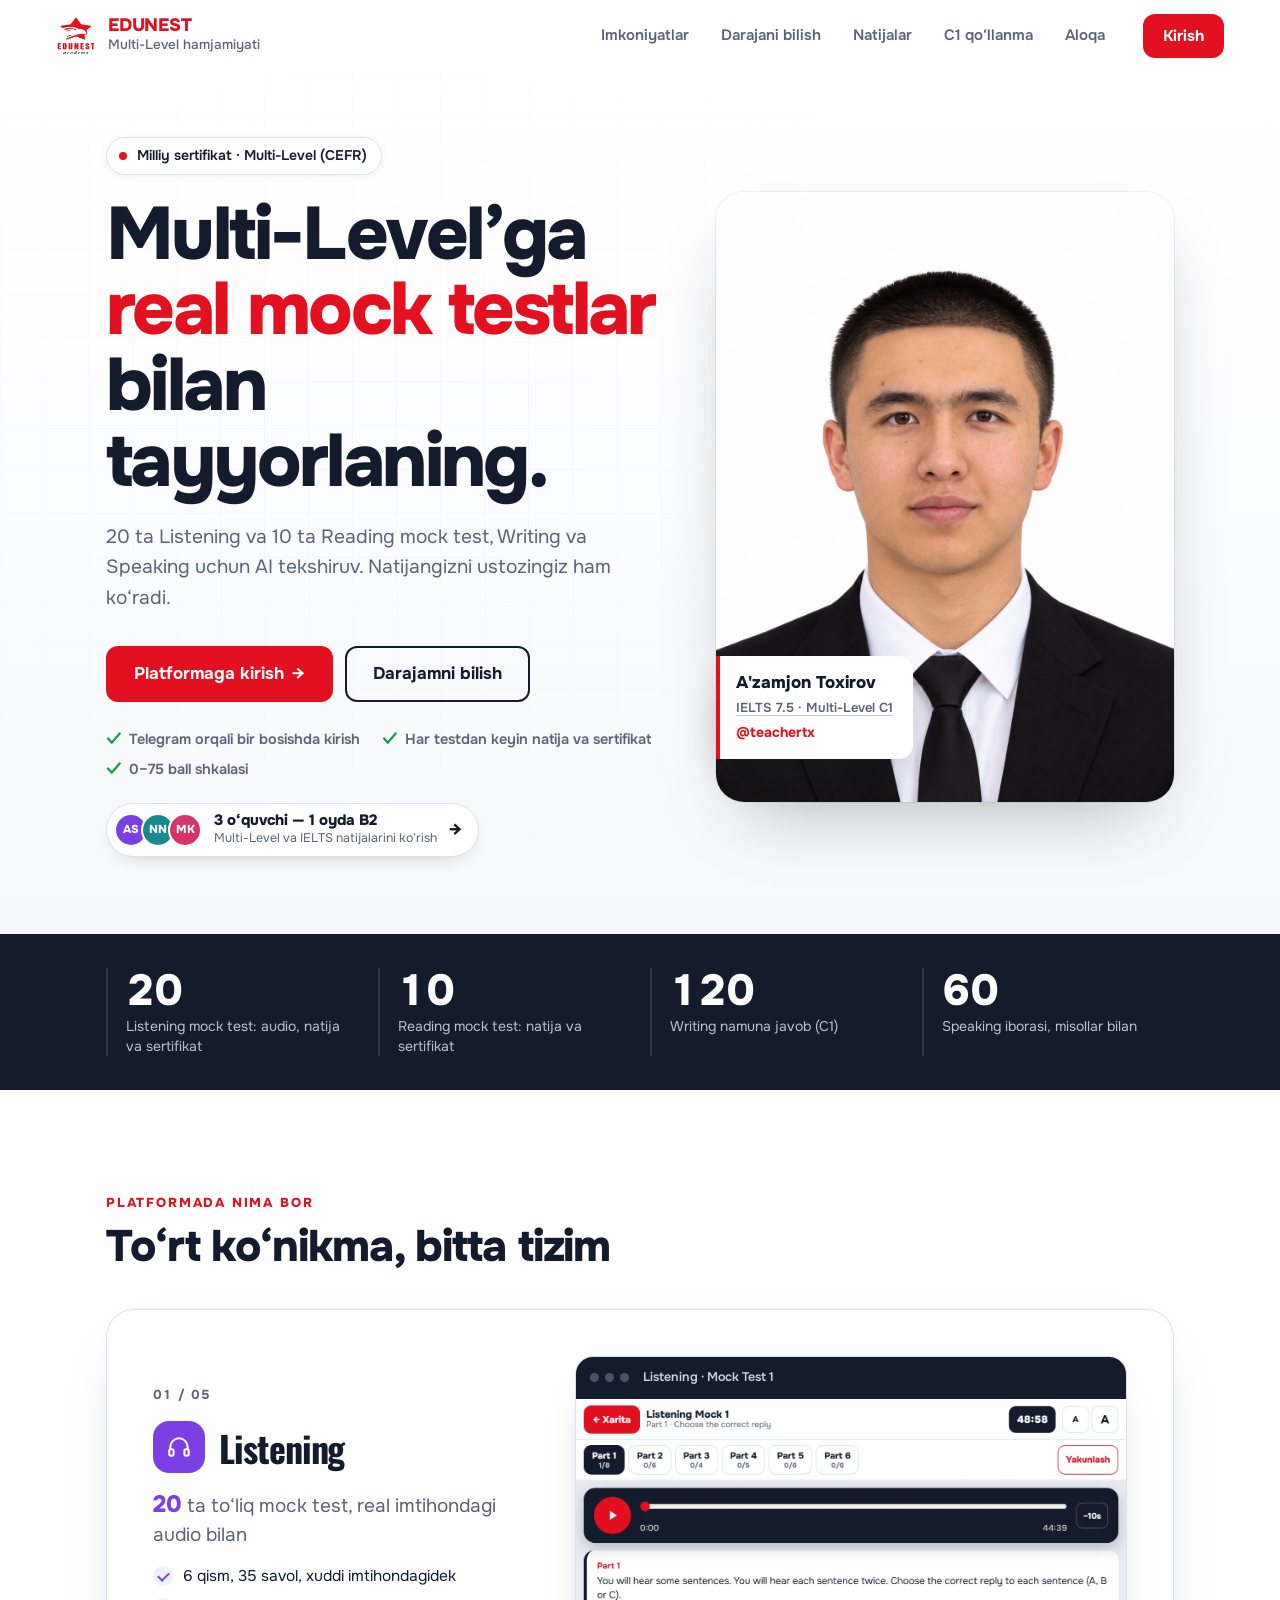
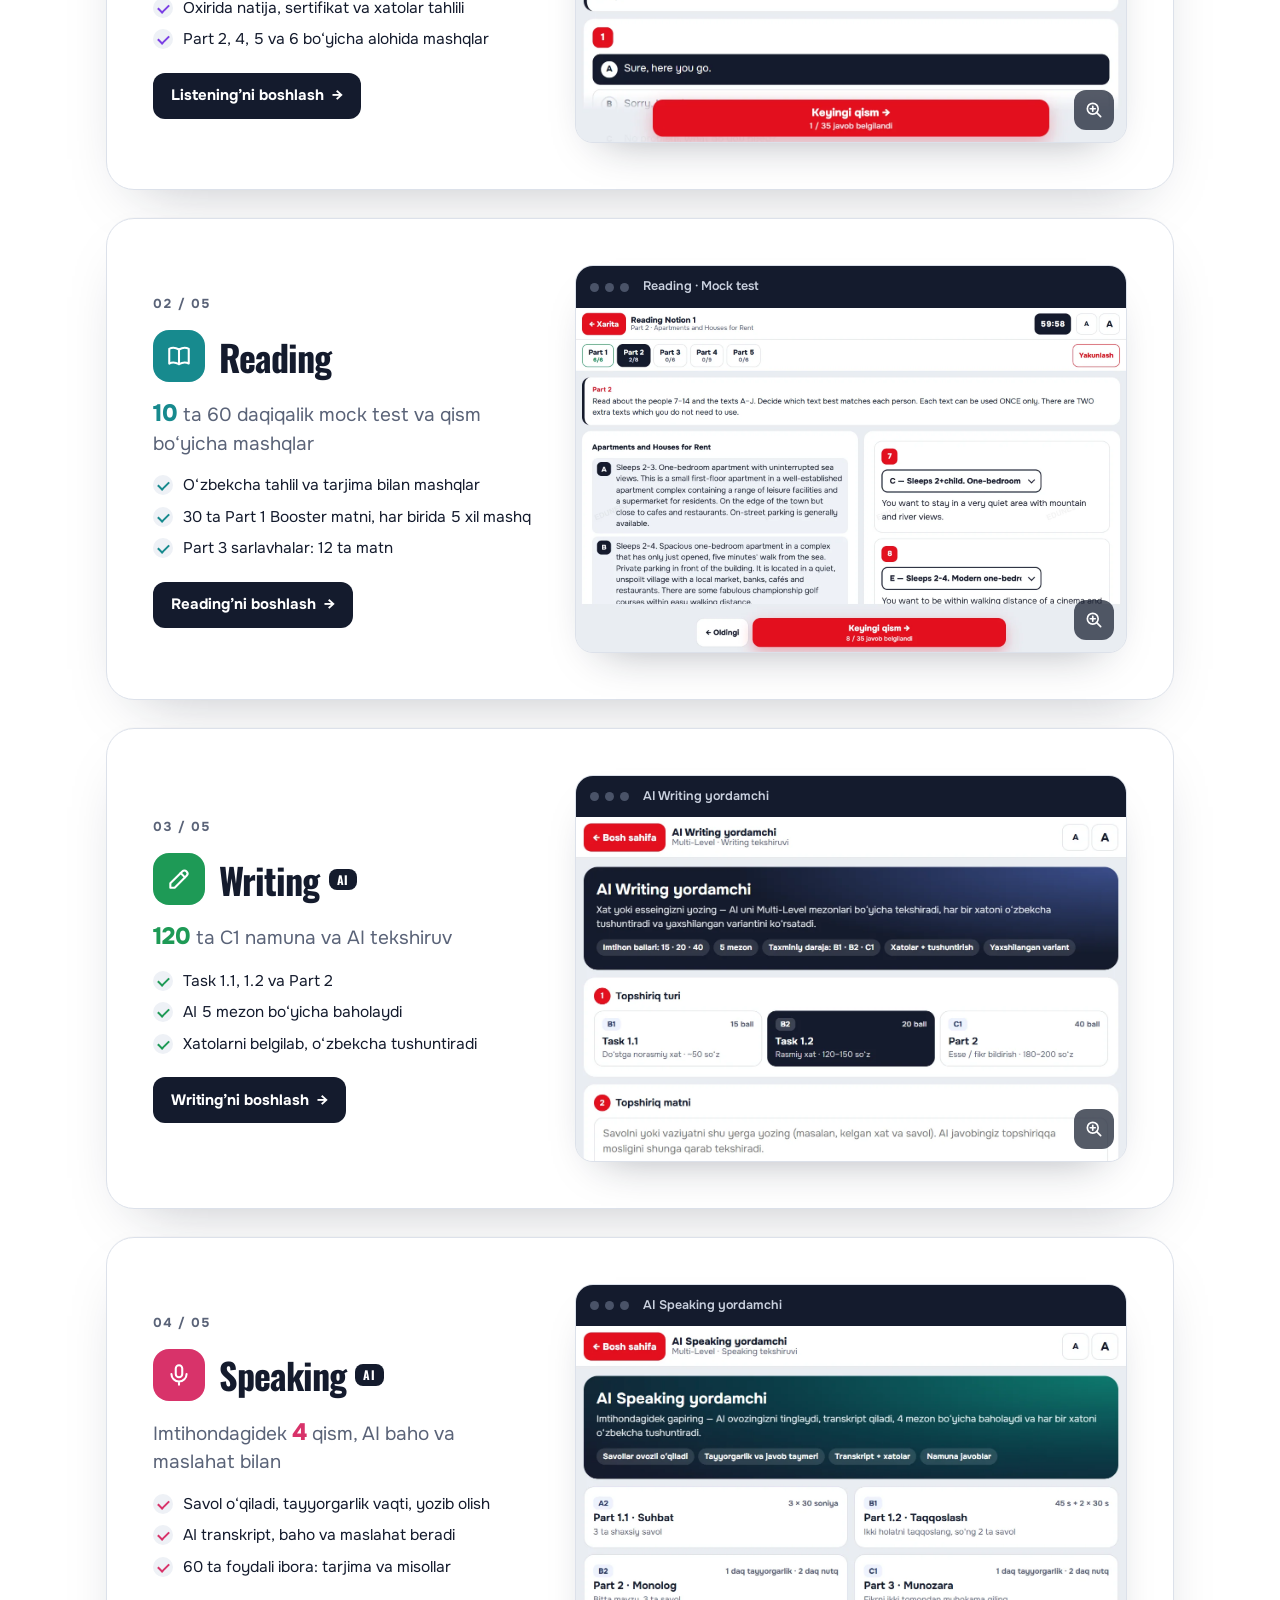
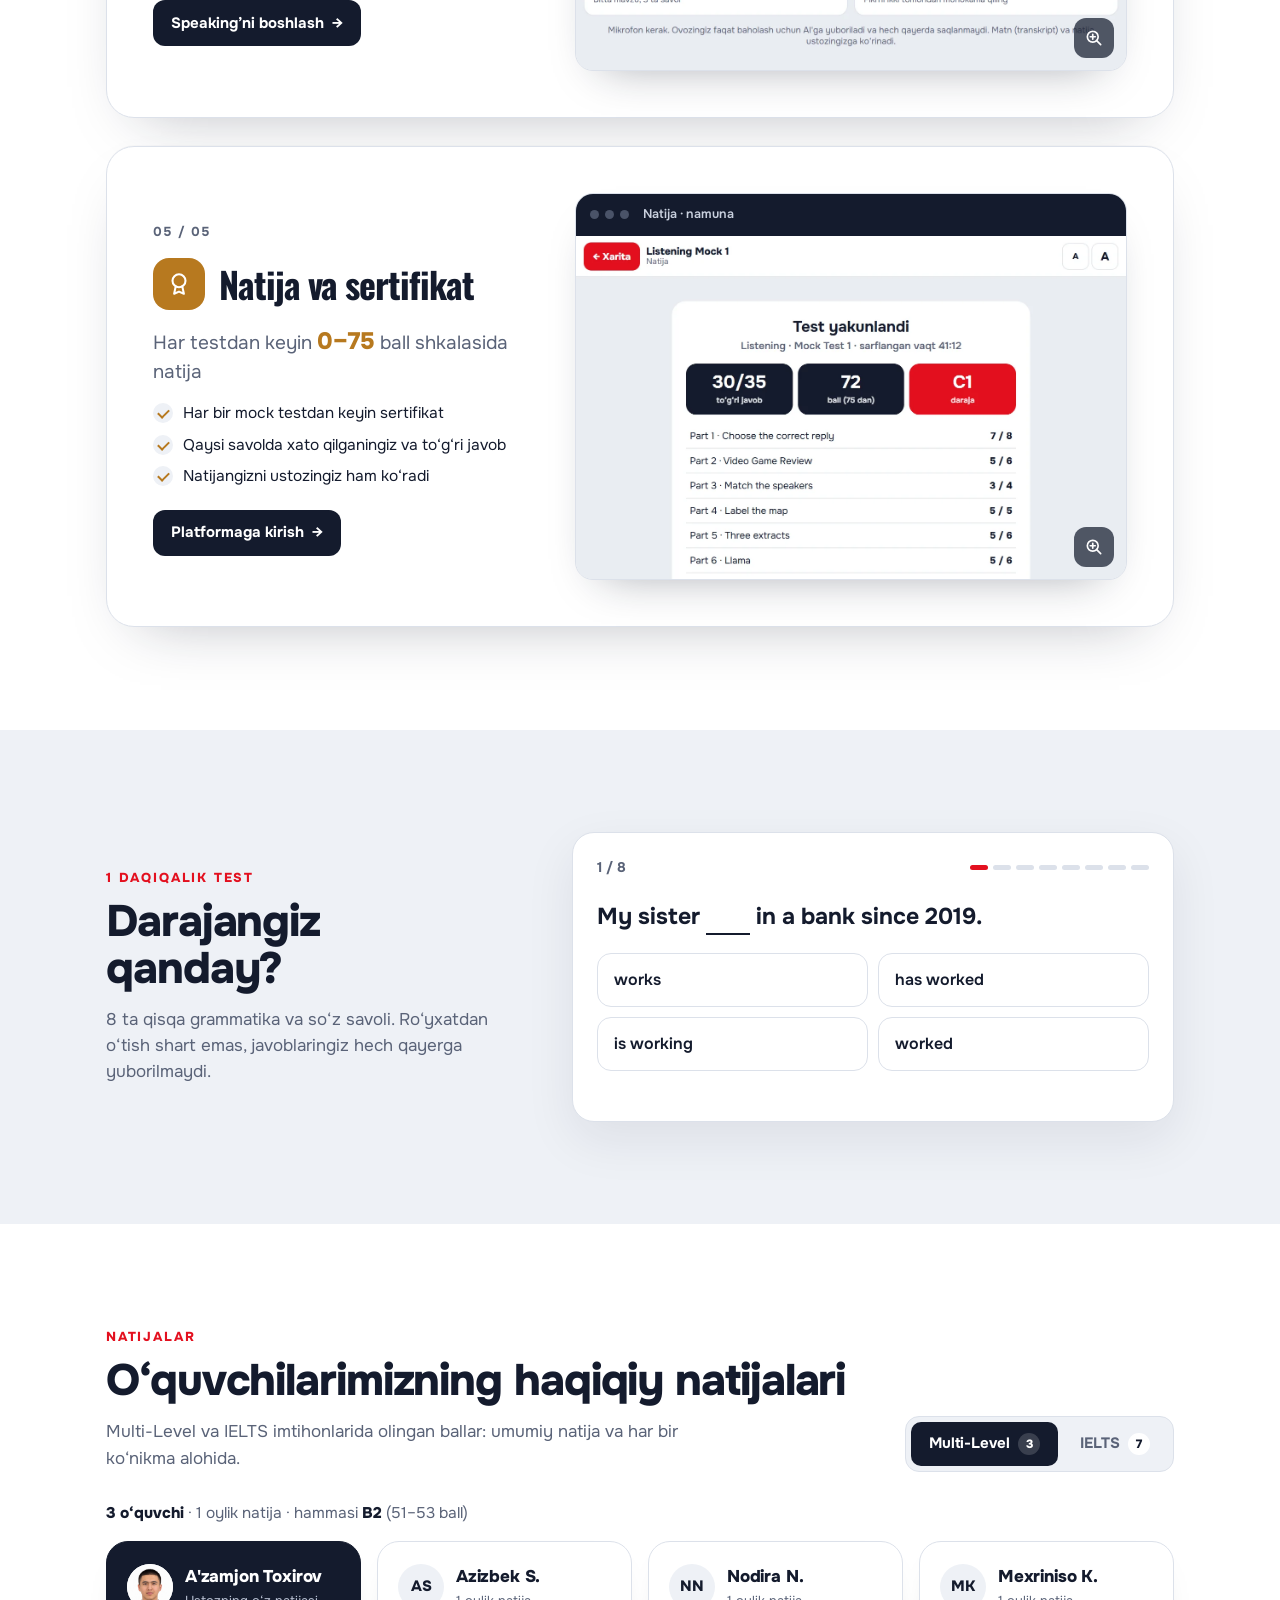
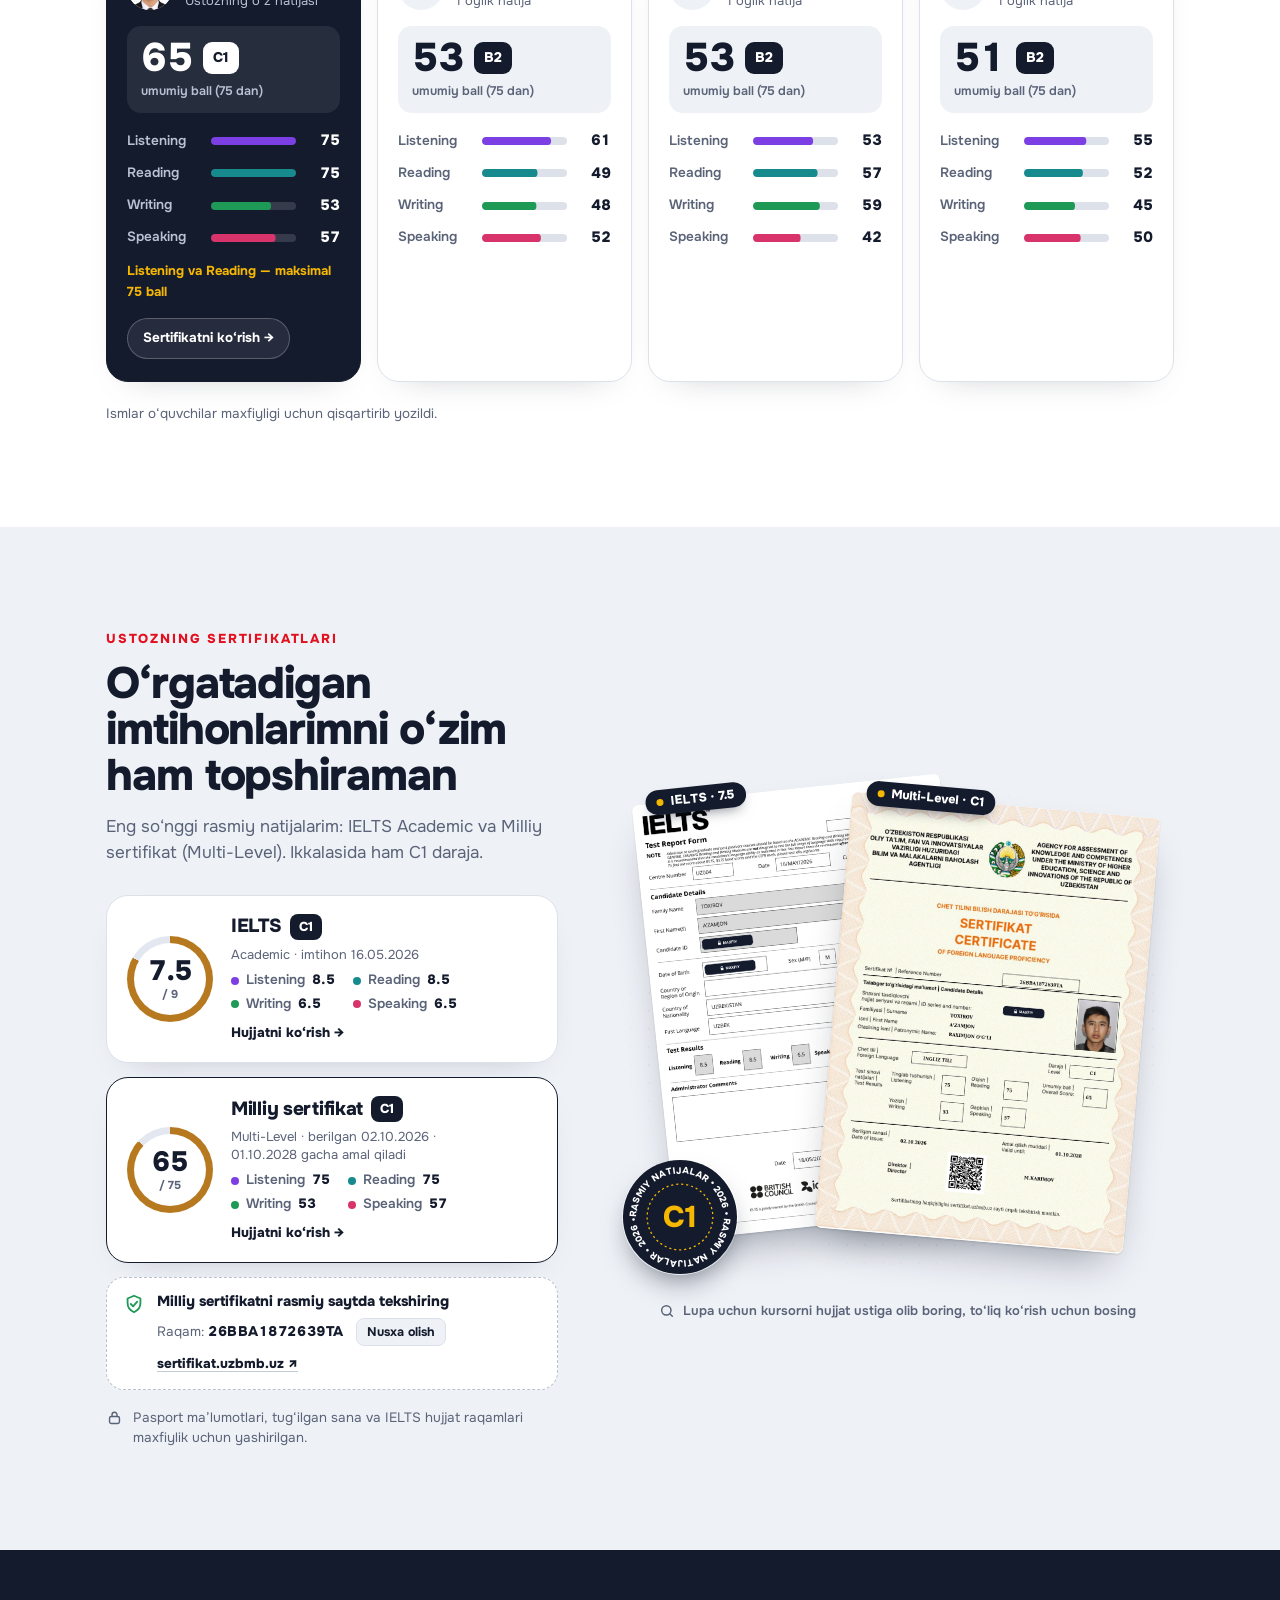
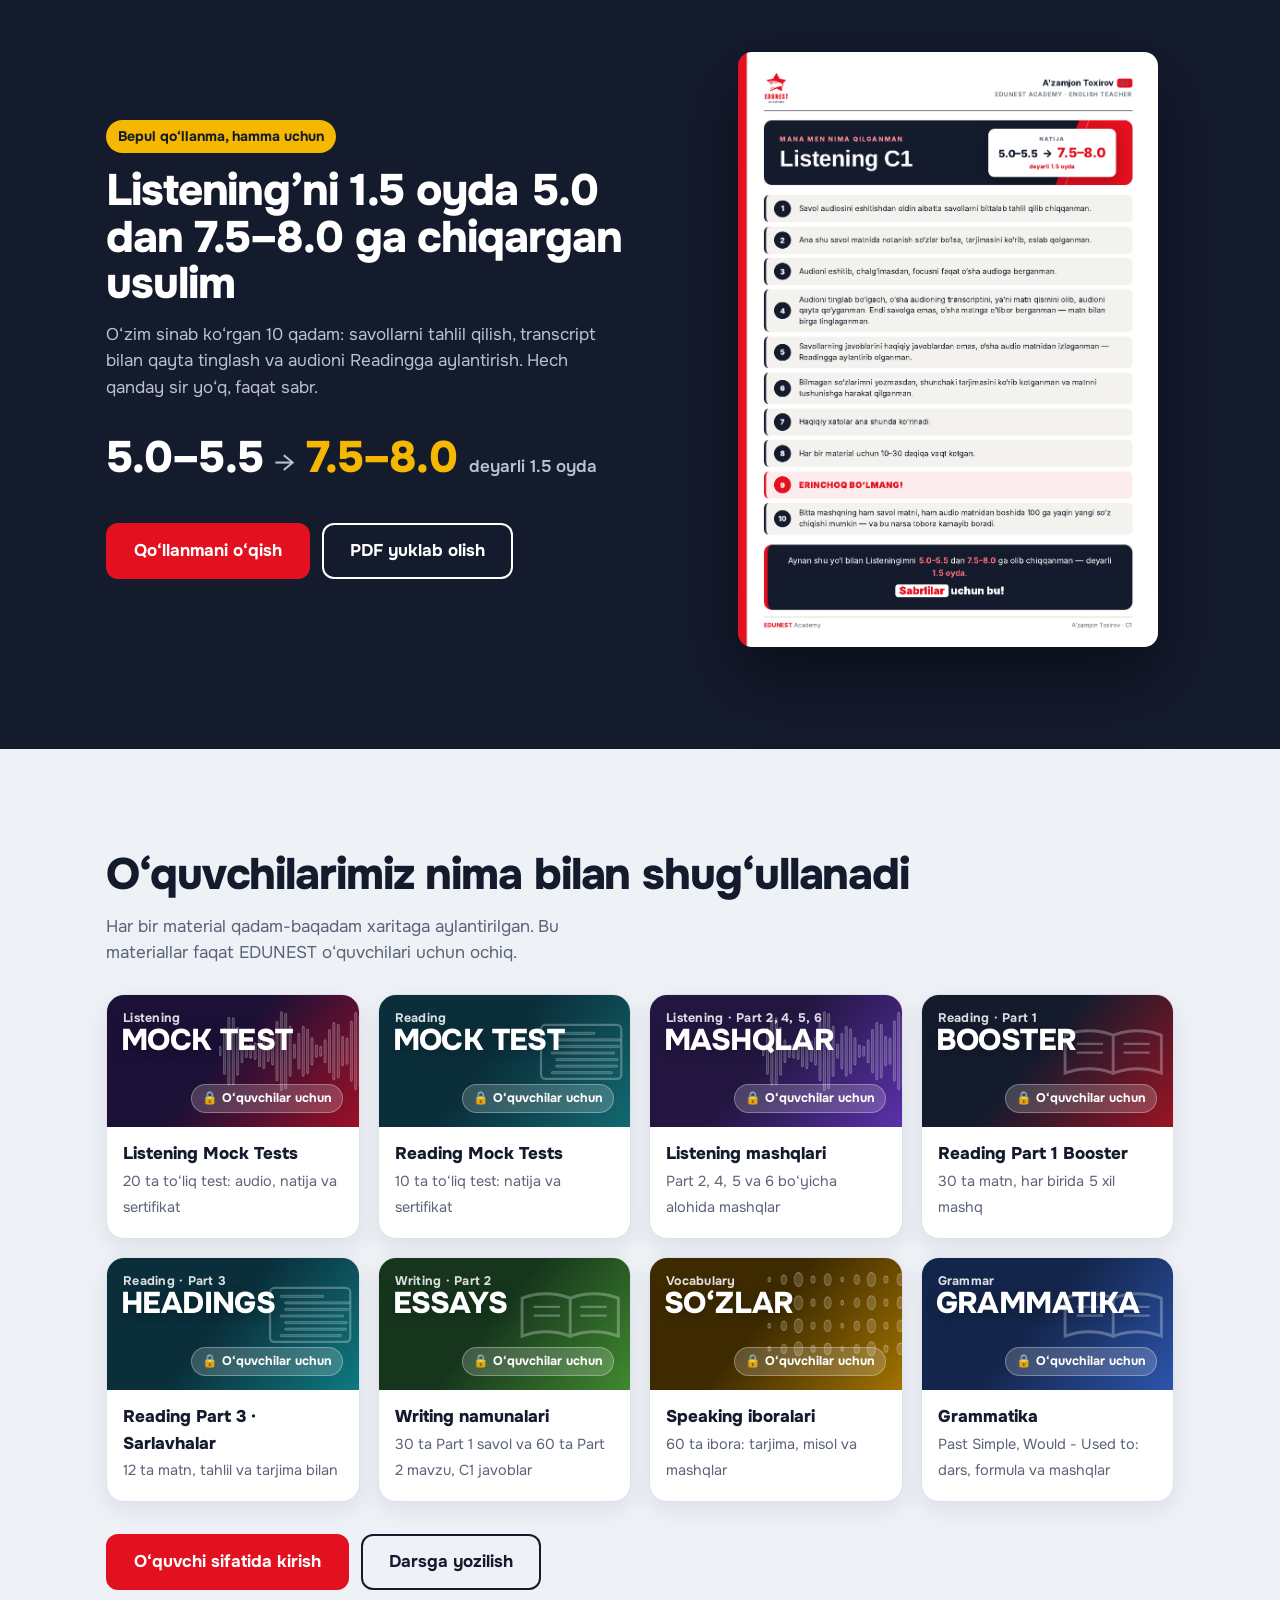
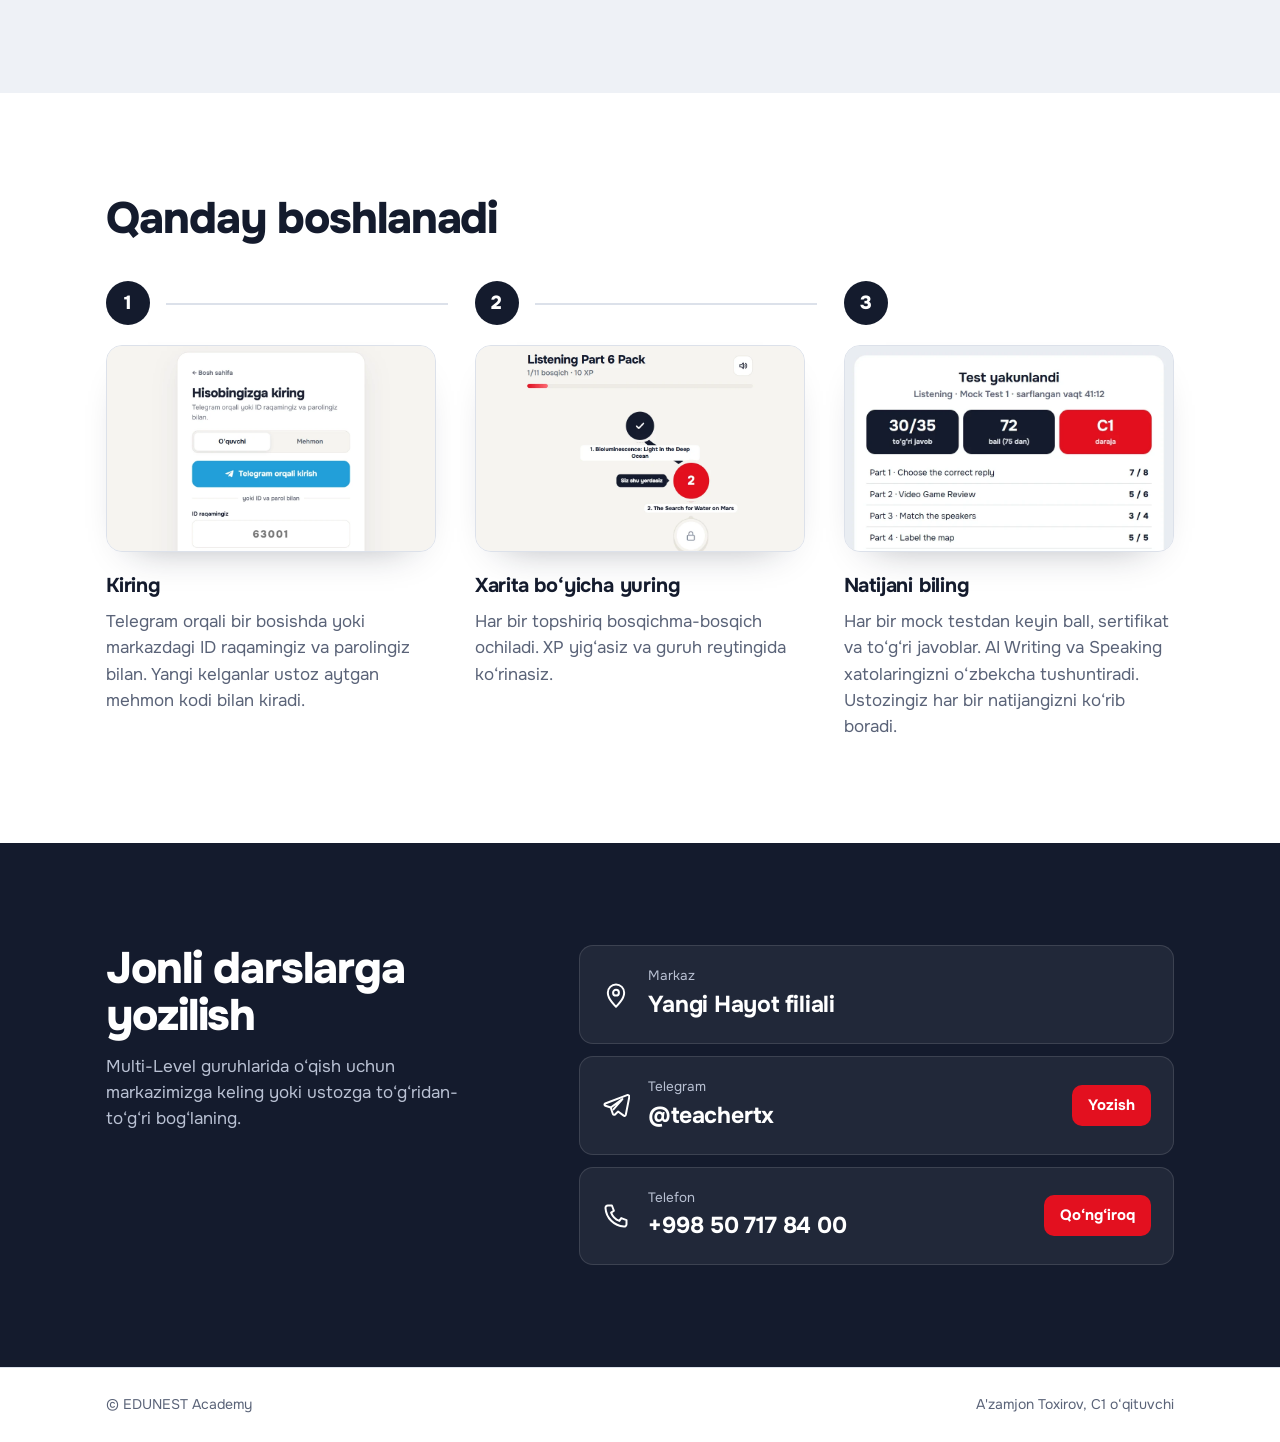
==== index.html @ 8dab7962 "Add files via upload" ====
<!DOCTYPE html>
<html lang="en">
<head>
<meta charset="UTF-8">
<meta name="viewport" content="width=device-width, initial-scale=1, viewport-fit=cover">
<title>EDUNEST · Multi-Level</title><meta name="description" content="AI yordamchi Writing’ingizni 5 mezon bo‘yicha baholab, xatolarni o‘zbekcha tushuntiradi; Speaking javobingizni yozib olib, transkript, baho va maslahat beradi. Imtihondagidek haqiqiy Listening va Reading mock testlar. Darajangiz qanday? 1 daqiqada bilib oling."><meta property="og:site_name" content="EDUNEST Academy"><meta property="og:title" content="Multi-Level’ga AI yordamchi bilan tayyorlaning · A'zamjon Toxirov"><meta property="og:description" content="AI yordamchi Writing’ingizni 5 mezon bo‘yicha baholab, xatolarni o‘zbekcha tushuntiradi; Speaking javobingizni yozib olib, transkript, baho va maslahat beradi. Imtihondagidek haqiqiy Listening va Reading mock testlar. Darajangiz qanday? 1 daqiqada bilib oling."><meta property="og:url" content="https://toxirovteacher.github.io/edunest-multilevel/"><meta property="og:image" content="https://toxirovteacher.github.io/edunest-multilevel/og-preview.jpg?v=2"><meta property="og:image:type" content="image/jpeg"><meta property="og:image:width" content="2400"><meta property="og:image:height" content="1260"><meta property="og:image:alt" content="A'zamjon Toxirov · EDUNEST Multi-Level"><meta name="twitter:card" content="summary_large_image"><meta property="og:type" content="website">
<link rel="icon" id="fav">
<link rel="preconnect" href="https://fonts.googleapis.com"><link rel="preconnect" href="https://fonts.gstatic.com" crossorigin><link rel="preload" as="style" href="https://fonts.googleapis.com/css2?family=Onest:wght@400;500;600;700;800&family=Oswald:wght@500;600;700&family=Inter:wght@400;500;600;700;800&family=Source+Serif+4:opsz,wght@8..60,400;8..60,600&display=swap"><link href="https://fonts.googleapis.com/css2?family=Onest:wght@400;500;600;700;800&family=Oswald:wght@500;600;700&family=Inter:wght@400;500;600;700;800&family=Source+Serif+4:opsz,wght@8..60,400;8..60,600&display=swap" rel="stylesheet" media="print" onload="this.media='all'"><noscript><link href="https://fonts.googleapis.com/css2?family=Onest:wght@400;500;600;700;800&family=Oswald:wght@500;600;700&family=Inter:wght@400;500;600;700;800&family=Source+Serif+4:opsz,wght@8..60,400;8..60,600&display=swap" rel="stylesheet"></noscript><link rel="prefetch" href="mashq.html"><link rel="prefetch" href="css/mashq.css?v=b8db78891f"><link rel="prefetch" href="js/mashq.js?v=e3a408ca00">
<link rel="stylesheet" href="css/app.css?v=a866516cb9">
</head>
<body class="uz-on">
<div class="theme-float" id="themeFloat"><button class="iconbtn" id="themeToggle2" title="Light / dark mode" aria-label="Light or dark mode">🌙</button></div>

<!-- ================= LANDING ================= -->
<section id="landing" class="hide">
 <div class="lp">
  <header class="lp-bar">
    <a class="lp-brand" href="#/" aria-label="EDUNEST"><img class="lg" alt=""><span><b>EDUNEST</b><small class="ml">Multi-Level hamjamiyati</small><small class="g3">General English · Level 3</small></span></a>
    <nav class="lp-nav" id="lpNav" aria-label="Bo‘limlar"><a href="#lp-skills" data-scroll="lp-skills">Imkoniyatlar</a><a class="ml" href="#lp-check" data-scroll="lp-check">Darajani bilish</a><a class="ml" href="#lp-results" data-scroll="lp-results">Natijalar</a><a class="ml" href="#/c1">C1 qo‘llanma</a><a href="#lp-enroll" data-scroll="lp-enroll">Aloqa</a></nav>
    <a class="lp-btn lp-btn-sm" href="#/login">Kirish</a>
    <button class="lp-menu" id="lpMenu" type="button" aria-label="Menyu" aria-expanded="false" aria-controls="lpNav"><i></i><i></i><i></i></button>
  </header>

  <div class="hx-wrap">
  <div class="hx">
    <div class="hx-copy">
      <p class="hx-pill"><i></i><span class="ml">Milliy sertifikat · Multi-Level (CEFR)</span><span class="g3">DOLPHINS · PENGUINS guruhlari</span></p>
      <h1 class="hx-h1"><span class="ml">Multi-Level’ga <em>real mock testlar</em> bilan tayyorlaning.</span><span class="g3">Darslikdagi har bir mavzu <em>bitta xaritada.</em></span></h1>
      <p class="hx-lead ml">20 ta Listening va 10 ta Reading mock test, Writing va Speaking uchun AI tekshiruv. Natijangizni ustozingiz ham ko‘radi.</p>
      <p class="hx-lead g3">Darslikdagi mashqlar, ustoz topshiriqlari va guruh reytingi bir joyda. Har bir bosqichni bajarib, XP yig‘asiz.</p>
      <div class="lp-actions">
        <a class="lp-btn" href="#/login">Platformaga kirish <span aria-hidden="true">→</span></a>
        <a class="lp-btn lp-btn-line ml" href="#lp-check" data-scroll="lp-check">Darajamni bilish</a>
        <a class="lp-btn lp-btn-line g3" href="#lp-enroll" data-scroll="lp-enroll">Darsga yozilish</a>
      </div>
      <ul class="hx-trust"><li>Telegram orqali bir bosishda kirish</li><li class="ml">Har testdan keyin natija va sertifikat</li><li class="ml">0–75 ball shkalasi</li><li class="g3">Natijalar saqlanadi</li></ul>
      <a class="hx-proof ml" href="#lp-results" data-scroll="lp-results"><span class="hx-av" aria-hidden="true"><i>AS</i><i>NN</i><i>MK</i></span><span><b>3 o‘quvchi — 1 oyda B2</b><small>Multi-Level va IELTS natijalarini ko‘rish</small></span><em aria-hidden="true">→</em></a>
    </div>
    <div class="hx-vis">
      <div class="hx-photo"><img id="tPhoto" src="teacher.jpg" width="1086" height="1448" fetchpriority="high" decoding="async" alt="A'zamjon Toxirov"></div>
      <div class="hx-plate"><b>A'zamjon Toxirov</b><a class="ml hx-cred" href="#lp-cert" data-scroll="lp-cert">IELTS 7.5 · Multi-Level C1</a><span class="g3">C1 o‘qituvchi, EDUNEST Academy</span><a href="https://t.me/teachertx" target="_blank" rel="noopener">@teachertx</a></div>
    </div>
  </div>
  </div>

  <div class="hx-band"><div class="lp-in">
    <div class="ml"><b data-n="20">20</b><span>Listening mock test: audio, natija va sertifikat</span></div>
    <div class="ml"><b data-n="10">10</b><span>Reading mock test: natija va sertifikat</span></div>
    <div class="ml"><b data-n="120">120</b><span>Writing namuna javob (C1)</span></div>
    <div class="ml"><b data-n="60">60</b><span>Speaking iborasi, misollar bilan</span></div>
    <div class="g3"><b>XP</b><span>har bir bosqich uchun</span></div>
    <div class="g3"><b>2</b><span>guruh: DOLPHINS va PENGUINS</span></div>
    <div class="g3"><b>UZ</b><span>barcha izohlar o‘zbek tilida</span></div>
    <div class="g3"><b>C1</b><span>ustoz har bir natijani ko‘radi</span></div>
  </div></div>

  <section class="lp-sec" id="lp-skills">
    <div class="lp-in">
      <p class="hx-kick">Platformada nima bor</p>
      <h2 class="lp-h2 ml">To‘rt ko‘nikma, bitta tizim</h2><h2 class="lp-h2 g3">Darsdan keyin ham dars davom etadi</h2>
      <div class="stk ml" id="lpStack">
        <article class="stk-c sk-l" style="--i:0">
          <div class="stk-t"><span class="stk-n">01 / 05</span>
            <div class="stk-hd"><span class="sk-ic" aria-hidden="true"><svg viewBox="0 0 24 24"><path d="M4 14v-2a8 8 0 0 1 16 0v2"/><rect x="3" y="14" width="4" height="6" rx="1.5"/><rect x="17" y="14" width="4" height="6" rx="1.5"/></svg></span><h3>Listening</h3></div>
            <p class="stk-big"><b>20</b> ta to‘liq mock test, real imtihondagi audio bilan</p>
            <ul class="stk-ul"><li>6 qism, 35 savol, xuddi imtihondagidek</li><li>Oxirida natija, sertifikat va xatolar tahlili</li><li>Part 2, 4, 5 va 6 bo‘yicha alohida mashqlar</li></ul>
            <a class="stk-go" href="#/login">Listening’ni boshlash <span aria-hidden="true">→</span></a></div>
          <div class="stk-win"><div class="stk-bar" aria-hidden="true"><i></i><i></i><i></i><span>Listening · Mock Test 1</span></div><img class="stk-img" src="shots/listening.webp" width="1290" height="807" loading="lazy" decoding="async" alt="Listening mock test oynasi: audio pleyer, taymer va savollar" onerror="this.closest('.stk-win').classList.add('nf')">
            <div aria-hidden="true" class="stk-ui"><div class="pv-row"><span class="pv-pill">Part 2</span><span class="pv-pill pv-dark">⏱ 28:14</span></div>
              <div class="pv-audio"><span class="pv-play"></span><span class="pv-track"><span style="width:38%"></span></span></div>
              <div class="pv-q"><b>9</b><span class="pv-ln" style="width:72%"></span></div>
              <div class="pv-opts"><span>A</span><span class="on">B</span><span>C</span></div>
              <div class="pv-q"><b>10</b><span class="pv-ln" style="width:58%"></span></div>
              <div class="pv-opts"><span>A</span><span>B</span><span>C</span></div></div></div>
        </article>
        <article class="stk-c sk-r" style="--i:1">
          <div class="stk-t"><span class="stk-n">02 / 05</span>
            <div class="stk-hd"><span class="sk-ic" aria-hidden="true"><svg viewBox="0 0 24 24"><path d="M3 5.5C5.5 4 8.5 4 12 6c3.5-2 6.5-2 9-.5V19c-2.5-1.5-5.5-1.5-9 .5-3.5-2-6.5-2-9-.5z"/><path d="M12 6v13.5"/></svg></span><h3>Reading</h3></div>
            <p class="stk-big"><b>10</b> ta 60 daqiqalik mock test va qism bo‘yicha mashqlar</p>
            <ul class="stk-ul"><li>O‘zbekcha tahlil va tarjima bilan mashqlar</li><li>30 ta Part 1 Booster matni, har birida 5 xil mashq</li><li>Part 3 sarlavhalar: 12 ta matn</li></ul>
            <a class="stk-go" href="#/login">Reading’ni boshlash <span aria-hidden="true">→</span></a></div>
          <div class="stk-win"><div class="stk-bar" aria-hidden="true"><i></i><i></i><i></i><span>Reading · Mock test</span></div><img class="stk-img" src="shots/reading.webp" width="1650" height="1032" loading="lazy" decoding="async" alt="Reading mock test oynasi: chapda matn, o‘ngda savollar" onerror="this.closest('.stk-win').classList.add('nf')">
            <div aria-hidden="true" class="stk-ui pv-split"><div class="pv-text"><span style="width:92%"></span><span style="width:100%"></span><span style="width:84%"></span><span class="pv-mark" style="width:62%"></span><span style="width:96%"></span><span style="width:70%"></span></div>
              <div class="pv-side"><div class="pv-q"><b>14</b><span class="pv-ln" style="width:60%"></span></div><div class="pv-gap">________</div>
                <div class="pv-note"><b>UZ tahlil</b><span class="pv-ln" style="width:90%"></span><span class="pv-ln" style="width:66%"></span></div></div></div></div>
        </article>
        <article class="stk-c sk-w" style="--i:2">
          <div class="stk-t"><span class="stk-n">03 / 05</span>
            <div class="stk-hd"><span class="sk-ic" aria-hidden="true"><svg viewBox="0 0 24 24"><path d="M4 20h4L19 9a2.8 2.8 0 0 0-4-4L4 16z"/><path d="m13.5 6.5 4 4"/></svg></span><h3>Writing <em class="stk-ai">AI</em></h3></div>
            <p class="stk-big"><b>120</b> ta C1 namuna va AI tekshiruv</p>
            <ul class="stk-ul"><li>Task 1.1, 1.2 va Part 2</li><li>AI 5 mezon bo‘yicha baholaydi</li><li>Xatolarni belgilab, o‘zbekcha tushuntiradi</li></ul>
            <a class="stk-go" href="#/login">Writing’ni boshlash <span aria-hidden="true">→</span></a></div>
          <div class="stk-win"><div class="stk-bar" aria-hidden="true"><i></i><i></i><i></i><span>AI Writing yordamchi</span></div><img class="stk-img" src="shots/writing.webp" width="1290" height="807" loading="lazy" decoding="async" alt="AI Writing yordamchi oynasi: topshiriq turini tanlash" onerror="this.closest('.stk-win').classList.add('nf')">
            <div aria-hidden="true" class="stk-ui"><div class="pv-text"><span style="width:96%"></span><span style="width:88%"></span><span class="pv-err" style="width:46%"></span><span style="width:90%"></span></div>
              <div class="pv-fix">✓ <b>has been</b> &nbsp;·&nbsp; zamon xatosi</div>
              <div class="pv-crit"><span><i style="width:80%"></i></span><span><i style="width:64%"></i></span><span><i style="width:72%"></i></span><span><i style="width:56%"></i></span><span><i style="width:68%"></i></span></div></div></div>
        </article>
        <article class="stk-c sk-s" style="--i:3">
          <div class="stk-t"><span class="stk-n">04 / 05</span>
            <div class="stk-hd"><span class="sk-ic" aria-hidden="true"><svg viewBox="0 0 24 24"><rect x="9" y="3" width="6" height="11" rx="3"/><path d="M5 11a7 7 0 0 0 14 0M12 18v3"/></svg></span><h3>Speaking <em class="stk-ai">AI</em></h3></div>
            <p class="stk-big">Imtihondagidek <b>4</b> qism, AI baho va maslahat bilan</p>
            <ul class="stk-ul"><li>Savol o‘qiladi, tayyorgarlik vaqti, yozib olish</li><li>AI transkript, baho va maslahat beradi</li><li>60 ta foydali ibora: tarjima va misollar</li></ul>
            <a class="stk-go" href="#/login">Speaking’ni boshlash <span aria-hidden="true">→</span></a></div>
          <div class="stk-win"><div class="stk-bar" aria-hidden="true"><i></i><i></i><i></i><span>AI Speaking yordamchi</span></div><img class="stk-img" src="shots/speaking.webp" width="1290" height="807" loading="lazy" decoding="async" alt="AI Speaking yordamchi oynasi: imtihon qismlari" onerror="this.closest('.stk-win').classList.add('nf')">
            <div aria-hidden="true" class="stk-ui pv-c"><span class="pv-pill">Tayyorgarlik · 0:05</span><span class="pv-mic"></span>
              <span class="pv-wave"><i style="height:30%"></i><i style="height:60%"></i><i style="height:90%"></i><i style="height:50%"></i><i style="height:75%"></i><i style="height:40%"></i><i style="height:85%"></i><i style="height:55%"></i><i style="height:35%"></i><i style="height:65%"></i></span></div></div>
        </article>
        <article class="stk-c sk-x" style="--i:4">
          <div class="stk-t"><span class="stk-n">05 / 05</span>
            <div class="stk-hd"><span class="sk-ic" aria-hidden="true"><svg viewBox="0 0 24 24"><circle cx="12" cy="9" r="6"/><path d="m9 14-1.5 7L12 19l4.5 2L15 14"/></svg></span><h3>Natija va sertifikat</h3></div>
            <p class="stk-big">Har testdan keyin <b>0–75</b> ball shkalasida natija</p>
            <ul class="stk-ul"><li>Har bir mock testdan keyin sertifikat</li><li>Qaysi savolda xato qilganingiz va to‘g‘ri javob</li><li>Natijangizni ustozingiz ham ko‘radi</li></ul>
            <a class="stk-go" href="#/login">Platformaga kirish <span aria-hidden="true">→</span></a></div>
          <div class="stk-win"><div class="stk-bar" aria-hidden="true"><i></i><i></i><i></i><span>Natija · namuna</span></div><img class="stk-img" src="shots/result.webp" width="1290" height="900" loading="lazy" decoding="async" alt="Test natijasi oynasi: to‘g‘ri javoblar, ball va daraja" onerror="this.closest('.stk-win').classList.add('nf')">
            <div aria-hidden="true" class="stk-ui"><div class="pv-score"><b>58</b><span>/ 75</span><em>B2</em></div>
              <div class="pv-ok"><span>✓</span><span>✓</span><span class="x">✗</span><span>✓</span><span>✓</span><span>✓</span><span class="x">✗</span><span>✓</span></div>
              <div class="pv-cert">Sertifikat <b>↓</b></div></div></div>
        </article>
      </div>
      <div class="sk-grid g3">
        <div class="sk"><span class="sk-n">01</span><h3>Darslik mashqlari</h3><p>Har bir unit bo‘yicha grammatika va so‘z mashqlari, darhol tekshiriladi.</p></div>
        <div class="sk"><span class="sk-n">02</span><h3>Topshiriqlar xaritasi</h3><p>Ustoz bergan topshiriqlar bosqichma-bosqich ochiladi. Oxirida sertifikat.</p></div>
        <div class="sk"><span class="sk-n">03</span><h3>Guruh reytingi</h3><p>XP yig‘ing va guruhingizdagi o‘rningizni kuzating.</p></div>
      </div>
    </div>
  </section>

  <section class="lp-sec lp-mist ml" id="lp-check">
    <div class="lp-in qz-wrap">
      <div><p class="hx-kick">1 daqiqalik test</p><h2 class="lp-h2">Darajangiz qanday?</h2>
        <p class="lp-sub">8 ta qisqa grammatika va so‘z savoli. Ro‘yxatdan o‘tish shart emas, javoblaringiz hech qayerga yuborilmaydi.</p></div>
      <div class="qz" id="lpQuiz"></div>
    </div>
  </section>

  <section class="lp-sec nt-sec ml" id="lp-results" aria-labelledby="ntH">
    <div class="lp-in">
      <div class="nt-head"><div><p class="hx-kick">Natijalar</p><h2 class="lp-h2" id="ntH">O‘quvchilarimizning haqiqiy natijalari</h2><p class="lp-sub">Multi-Level va IELTS imtihonlarida olingan ballar: umumiy natija va har bir ko‘nikma alohida.</p></div><div class="nt-tabs" role="tablist" aria-label="Imtihon turi"><button type="button" class="nt-tab" role="tab" id="ntT1" aria-controls="ntP1" aria-selected="true">Multi-Level <span>3</span></button><button type="button" class="nt-tab" role="tab" id="ntT2" aria-controls="ntP2" aria-selected="false" tabindex="-1">IELTS <span>7</span></button></div></div>
      <div class="nt-panel" id="ntP1" role="tabpanel" aria-labelledby="ntT1"><p class="nt-facts"><b>3 o‘quvchi</b> · 1 oylik natija · hammasi <b>B2</b> (51–53 ball)</p><div class="nt-grid" tabindex="0" aria-label="Multi-Level natijalari"><article class="nt-c nt-t"><div class="nt-top"><img class="tph nt-ph" alt=""><div class="nt-who"><b>A&#x27;zamjon Toxirov</b><small>Ustozning o‘z natijasi</small></div></div><div class="nt-ov"><b>65</b><span class="nt-lv">C1</span><small>umumiy ball (75 dan)</small></div><ul class="nt-sk"><li style="--c:#7B3FE4;--v:1.000"><span>Listening</span><i></i><b>75</b></li><li style="--c:#178A8E;--v:1.000"><span>Reading</span><i></i><b>75</b></li><li style="--c:#1E9A56;--v:0.707"><span>Writing</span><i></i><b>53</b></li><li style="--c:#D8336A;--v:0.760"><span>Speaking</span><i></i><b>57</b></li></ul><p class="nt-note">Listening va Reading — maksimal 75 ball</p><button type="button" class="nt-doc" data-doc="1">Sertifikatni ko‘rish <span aria-hidden="true">→</span></button></article><article class="nt-c"><div class="nt-top"><span class="nt-av" aria-hidden="true">AS</span><div class="nt-who"><b>Azizbek S.</b><small>1 oylik natija</small></div></div><div class="nt-ov"><b>53</b><span class="nt-lv">B2</span><small>umumiy ball (75 dan)</small></div><ul class="nt-sk"><li style="--c:#7B3FE4;--v:0.813"><span>Listening</span><i></i><b>61</b></li><li style="--c:#178A8E;--v:0.653"><span>Reading</span><i></i><b>49</b></li><li style="--c:#1E9A56;--v:0.640"><span>Writing</span><i></i><b>48</b></li><li style="--c:#D8336A;--v:0.693"><span>Speaking</span><i></i><b>52</b></li></ul></article><article class="nt-c"><div class="nt-top"><span class="nt-av" aria-hidden="true">NN</span><div class="nt-who"><b>Nodira N.</b><small>1 oylik natija</small></div></div><div class="nt-ov"><b>53</b><span class="nt-lv">B2</span><small>umumiy ball (75 dan)</small></div><ul class="nt-sk"><li style="--c:#7B3FE4;--v:0.707"><span>Listening</span><i></i><b>53</b></li><li style="--c:#178A8E;--v:0.760"><span>Reading</span><i></i><b>57</b></li><li style="--c:#1E9A56;--v:0.787"><span>Writing</span><i></i><b>59</b></li><li style="--c:#D8336A;--v:0.560"><span>Speaking</span><i></i><b>42</b></li></ul></article><article class="nt-c"><div class="nt-top"><span class="nt-av" aria-hidden="true">MK</span><div class="nt-who"><b>Mexriniso K.</b><small>1 oylik natija</small></div></div><div class="nt-ov"><b>51</b><span class="nt-lv">B2</span><small>umumiy ball (75 dan)</small></div><ul class="nt-sk"><li style="--c:#7B3FE4;--v:0.733"><span>Listening</span><i></i><b>55</b></li><li style="--c:#178A8E;--v:0.693"><span>Reading</span><i></i><b>52</b></li><li style="--c:#1E9A56;--v:0.600"><span>Writing</span><i></i><b>45</b></li><li style="--c:#D8336A;--v:0.667"><span>Speaking</span><i></i><b>50</b></li></ul></article></div><p class="nt-swipe" aria-hidden="true">Suring: barcha natijalar →</p></div>
      <div class="nt-panel" id="ntP2" role="tabpanel" aria-labelledby="ntT2" hidden><p class="nt-facts"><b>7 o‘quvchi</b> · Overall <b>5.5–6.5</b> · eng yuqori ko‘nikma: Listening <b>7.5</b></p><div class="nt-grid" tabindex="0" aria-label="IELTS natijalari"><article class="nt-c"><div class="nt-top"><span class="nt-av" aria-hidden="true">XA</span><div class="nt-who"><b>Xurshidbek A.</b><small>Intensive IELTS 8 oy + Listening Booster 2 oy</small></div></div><div class="nt-ov"><b>6.5</b><small>Overall band</small></div><ul class="nt-sk"><li style="--c:#7B3FE4;--v:0.833"><span>Listening</span><i></i><b>7.5</b></li><li style="--c:#178A8E;--v:0.611"><span>Reading</span><i></i><b>5.5</b></li><li style="--c:#1E9A56;--v:0.667"><span>Writing</span><i></i><b>6.0</b></li><li style="--c:#D8336A;--v:0.667"><span>Speaking</span><i></i><b>6.0</b></li></ul></article><article class="nt-c"><div class="nt-top"><span class="nt-av" aria-hidden="true">DI</span><div class="nt-who"><b>Doniyorbek I.</b><small>Intensive IELTS · 8 oy</small></div></div><div class="nt-ov"><b>6.0</b><small>Overall band</small></div><ul class="nt-sk"><li style="--c:#7B3FE4;--v:0.611"><span>Listening</span><i></i><b>5.5</b></li><li style="--c:#178A8E;--v:0.667"><span>Reading</span><i></i><b>6.0</b></li><li style="--c:#1E9A56;--v:0.667"><span>Writing</span><i></i><b>6.0</b></li><li style="--c:#D8336A;--v:0.611"><span>Speaking</span><i></i><b>5.5</b></li></ul></article><article class="nt-c"><div class="nt-top"><span class="nt-av" aria-hidden="true">RI</span><div class="nt-who"><b>Roziyaxon I.</b><small>Intensive IELTS · One Skill Retake · 2 oy</small></div></div><div class="nt-ov"><b>5.5</b><small>Overall band</small></div><ul class="nt-sk"><li style="--c:#7B3FE4;--v:0.556"><span>Listening</span><i></i><b>5.0</b></li><li style="--c:#178A8E;--v:0.611"><span>Reading</span><i></i><b>5.5</b></li><li style="--c:#1E9A56;--v:0.556"><span>Writing</span><i></i><b>5.0</b></li><li style="--c:#D8336A;--v:0.611"><span>Speaking</span><i></i><b>5.5</b></li></ul></article><article class="nt-c"><div class="nt-top"><span class="nt-av" aria-hidden="true">XA</span><div class="nt-who"><b>Xosiyatxon A.</b><small>Intensive IELTS · 11 oy</small></div></div><div class="nt-ov"><b>5.5</b><small>Overall band</small></div><ul class="nt-sk"><li style="--c:#7B3FE4;--v:0.556"><span>Listening</span><i></i><b>5.0</b></li><li style="--c:#178A8E;--v:0.556"><span>Reading</span><i></i><b>5.0</b></li><li style="--c:#1E9A56;--v:0.611"><span>Writing</span><i></i><b>5.5</b></li><li style="--c:#D8336A;--v:0.611"><span>Speaking</span><i></i><b>5.5</b></li></ul></article><article class="nt-c"><div class="nt-top"><span class="nt-av" aria-hidden="true">AA</span><div class="nt-who"><b>Azizbek A.</b><small>Intensive IELTS practice · 2 oy</small></div></div><div class="nt-ov"><b>5.5</b><small>Overall band</small></div><ul class="nt-sk"><li style="--c:#7B3FE4;--v:0.667"><span>Listening</span><i></i><b>6.0</b></li><li style="--c:#178A8E;--v:0.500"><span>Reading</span><i></i><b>4.5</b></li><li style="--c:#1E9A56;--v:0.667"><span>Writing</span><i></i><b>6.0</b></li><li style="--c:#D8336A;--v:0.611"><span>Speaking</span><i></i><b>5.5</b></li></ul></article><article class="nt-c"><div class="nt-top"><span class="nt-av" aria-hidden="true">XR</span><div class="nt-who"><b>Xamidulloh R.</b><small>Intensive IELTS · 8 oy</small></div></div><div class="nt-ov"><b>5.5</b><small>Overall band</small></div><ul class="nt-sk"><li style="--c:#7B3FE4;--v:0.667"><span>Listening</span><i></i><b>6.0</b></li><li style="--c:#178A8E;--v:0.556"><span>Reading</span><i></i><b>5.0</b></li><li style="--c:#1E9A56;--v:0.667"><span>Writing</span><i></i><b>6.0</b></li><li style="--c:#D8336A;--v:0.611"><span>Speaking</span><i></i><b>5.5</b></li></ul></article><article class="nt-c"><div class="nt-top"><span class="nt-av" aria-hidden="true">SS</span><div class="nt-who"><b>Suxrobbek S.</b><small>Intensive IELTS · 8 oy</small></div></div><div class="nt-ov"><b>5.5</b><small>Overall band</small></div><ul class="nt-sk"><li style="--c:#7B3FE4;--v:0.611"><span>Listening</span><i></i><b>5.5</b></li><li style="--c:#178A8E;--v:0.667"><span>Reading</span><i></i><b>6.0</b></li><li style="--c:#1E9A56;--v:0.667"><span>Writing</span><i></i><b>6.0</b></li><li style="--c:#D8336A;--v:0.556"><span>Speaking</span><i></i><b>5.0</b></li></ul></article><a class="nt-c nt-cta" href="#lp-enroll" data-scroll="lp-enroll"><b>Keyingi natija sizniki bo‘lsin</b><span>Jonli darslarga yozilish</span><em aria-hidden="true">→</em></a></div><p class="nt-swipe" aria-hidden="true">Suring: barcha natijalar →</p></div>
      <p class="nt-foot">Ismlar o‘quvchilar maxfiyligi uchun qisqartirib yozildi.</p>
    </div>
  </section>


  <section class="lp-sec lp-mist ml cf-sec" id="lp-cert" aria-labelledby="cfH">
    <div class="lp-in cf-grid">
      <div class="cf-head"><p class="hx-kick">Ustozning sertifikatlari</p><h2 class="lp-h2" id="cfH">O‘rgatadigan imtihonlarimni o‘zim ham topshiraman</h2><p class="lp-sub">Eng so‘nggi rasmiy natijalarim: IELTS Academic va Milliy sertifikat (Multi-Level). Ikkalasida ham C1 daraja.</p></div>
      <div class="cf-stage" id="cfStage" data-front="1"><div class="cf-mat" aria-hidden="true"></div><button type="button" class="cf-paper" data-doc="0" data-full="cert/ielts-2000.webp" data-title="IELTS Academic" data-sub="Overall 7.5 · C1 · imtihon 16.05.2026" data-alt="A&#x27;zamjon Toxirovning IELTS Academic natijasi: Listening 8.5, Reading 8.5, Writing 6.5, Speaking 6.5, Overall 7.5, CEFR C1. Shaxsiy raqamlar yashirilgan." aria-label="IELTS Academic: hujjatni to‘liq sifatda ochish"><span class="cf-tab" aria-hidden="true"><i></i>IELTS · 7.5</span><img src="cert/ielts-960.webp" width="960" height="1358" loading="lazy" decoding="async" alt=""><span class="cf-lens" aria-hidden="true"></span></button><button type="button" class="cf-paper" data-doc="1" data-full="cert/ml-2000.webp" data-title="Milliy sertifikat · Multi-Level" data-sub="65 ball · C1 · berilgan 02.10.2026, 01.10.2028 gacha amal qiladi" data-alt="A&#x27;zamjon Toxirovning Milliy sertifikati (Multi-Level, ingliz tili): Listening 75, Reading 75, Writing 53, Speaking 57, umumiy ball 65, daraja C1. Sertifikat raqami 26BBA1872639TA, pasport ma’lumotlari yashirilgan." data-no="26BBA1872639TA" data-verify="https://sertifikat.uzbmb.uz/site/cert?type=1" aria-label="Milliy sertifikat · Multi-Level: hujjatni to‘liq sifatda ochish"><span class="cf-tab" aria-hidden="true"><i></i>Multi-Level · C1</span><img src="cert/ml-960.webp" width="960" height="1358" loading="lazy" decoding="async" alt=""><span class="cf-lens" aria-hidden="true"></span></button><div class="cf-stamp" aria-hidden="true"><svg viewBox="0 0 120 120"><defs><path id="cfArc" d="M60 60m-45 0a45 45 0 1 1 90 0a45 45 0 1 1-90 0"/></defs><circle cx="60" cy="60" r="59" fill="#141B2D"/><circle cx="60" cy="60" r="34" fill="none" stroke="#F5B700" stroke-width="1.3" stroke-dasharray="2.2 3"/><text font-size="9.6" font-weight="800" fill="#fff"><textPath href="#cfArc" textLength="281" lengthAdjust="spacing">RASMIY NATIJALAR • 2026 • RASMIY NATIJALAR • 2026 • </textPath></text></svg><b>C1</b></div><p class="cf-hint" aria-hidden="true"><svg viewBox="0 0 24 24"><circle cx="11" cy="11" r="7"/><path d="m20 20-3.5-3.5"/></svg><span class="cf-h-fine">Lupa uchun kursorni hujjat ustiga olib boring, to‘liq ko‘rish uchun bosing</span><span class="cf-h-touch">To‘liq sifatda ko‘rish uchun hujjatni bosing</span></p></div>
      <div class="cf-tiles"><button type="button" class="cf-tile" data-doc="0"><span class="cf-ring" style="--cfv:0.833"><b>7.5</b><small>/ 9</small></span><span class="cf-tb"><span class="cf-tt"><b>IELTS</b><em>C1</em></span><small class="cf-td">Academic · imtihon 16.05.2026</small><span class="cf-sks"><span style="--c:#7B3FE4"><i></i>Listening <b>8.5</b></span><span style="--c:#178A8E"><i></i>Reading <b>8.5</b></span><span style="--c:#1E9A56"><i></i>Writing <b>6.5</b></span><span style="--c:#D8336A"><i></i>Speaking <b>6.5</b></span></span><span class="cf-go">Hujjatni ko‘rish <span aria-hidden="true">→</span></span></span></button><button type="button" class="cf-tile on" data-doc="1"><span class="cf-ring" style="--cfv:0.867"><b>65</b><small>/ 75</small></span><span class="cf-tb"><span class="cf-tt"><b>Milliy sertifikat</b><em>C1</em></span><small class="cf-td">Multi-Level · berilgan 02.10.2026 · <span class="cf-nw">01.10.2028 gacha amal qiladi</span></small><span class="cf-sks"><span style="--c:#7B3FE4"><i></i>Listening <b>75</b></span><span style="--c:#178A8E"><i></i>Reading <b>75</b></span><span style="--c:#1E9A56"><i></i>Writing <b>53</b></span><span style="--c:#D8336A"><i></i>Speaking <b>57</b></span></span><span class="cf-go">Hujjatni ko‘rish <span aria-hidden="true">→</span></span></span></button><div class="cf-ver"><svg class="cf-ver-ic" viewBox="0 0 24 24" aria-hidden="true"><path d="M12 3l7 3v5c0 4.5-3 8.3-7 10-4-1.7-7-5.5-7-10V6z"/><path d="m8.5 12 2.5 2.5 4.5-5"/></svg><div class="cf-ver-t"><b>Milliy sertifikatni rasmiy saytda tekshiring</b><span class="cf-ver-row"><span>Raqam: <code class="cf-no">26BBA1872639TA</code></span><button type="button" class="cf-copy" data-copy="26BBA1872639TA">Nusxa olish</button><a class="cf-ver-go" href="https://sertifikat.uzbmb.uz/site/cert?type=1" target="_blank" rel="noopener" data-copy="26BBA1872639TA" aria-label="sertifikat.uzbmb.uz saytida tekshirish (yangi oynada ochiladi)">sertifikat.uzbmb.uz <span aria-hidden="true">↗</span></a></span></div></div><p class="cf-priv"><svg viewBox="0 0 24 24" aria-hidden="true"><rect x="5" y="10.5" width="14" height="10" rx="2.5"/><path d="M8.5 10.5V8a3.5 3.5 0 0 1 7 0v2.5"/></svg><span>Pasport ma’lumotlari, tug‘ilgan sana va IELTS hujjat raqamlari maxfiylik uchun yashirilgan.</span></p></div>
    </div>
  </section>


  <section class="lp-sec lp-c1">
    <div class="lp-in lp-c1g">
      <div>
        <p class="lp-tag">Bepul qo‘llanma, hamma uchun</p>
        <h2 class="lp-h2">Listening’ni 1.5 oyda 5.0 dan 7.5–8.0 ga chiqargan usulim</h2>
        <p class="lp-sub">O‘zim sinab ko‘rgan 10 qadam: savollarni tahlil qilish, transcript bilan qayta tinglash va audioni Readingga aylantirish. Hech qanday sir yo‘q, faqat sabr.</p>
        <div class="lp-stat"><b>5.0–5.5</b><i aria-hidden="true">→</i><b class="hi">7.5–8.0</b><span>deyarli 1.5 oyda</span></div>
        <div class="lp-actions">
          <a class="lp-btn" href="#/c1">Qo‘llanmani o‘qish</a>
          <a class="lp-btn lp-btn-line" href="EDUNEST-Listening-C1-yoli.pdf" download>PDF yuklab olish</a>
        </div>
      </div>
      <a class="lp-guide" href="#/c1" aria-label="C1 Listening qo‘llanmasini ochish"><img src="c1-guide.png" alt="A'zamjon Toxirovning C1 Listening qo‘llanmasi" loading="lazy"></a>
    </div>
  </section>

  <section class="lp-sec lp-mist">
    <div class="lp-in">
      <h2 class="lp-h2">O‘quvchilarimiz nima bilan shug‘ullanadi</h2>
      <p class="lp-sub">Har bir material qadam-baqadam xaritaga aylantirilgan. Bu materiallar faqat EDUNEST o‘quvchilari uchun ochiq.</p>
      <div class="lp-show" id="lpShow"></div>
      <div class="lp-actions"><a class="lp-btn" href="#/login">O‘quvchi sifatida kirish</a><a class="lp-btn lp-btn-line" href="#lp-enroll" data-scroll="lp-enroll">Darsga yozilish</a></div>
    </div>
  </section>

  <section class="lp-sec">
    <div class="lp-in">
      <h2 class="lp-h2">Qanday boshlanadi</h2>
      <ol class="lp-steps">
        <li><span class="lp-stp ml"><img src="shots/start-login.webp" width="960" height="600" loading="lazy" decoding="async" alt="Platformaga kirish oynasi"></span><b>Kiring</b><p>Telegram orqali bir bosishda yoki markazdagi ID raqamingiz va parolingiz bilan. Yangi kelganlar ustoz aytgan mehmon kodi bilan kiradi.</p></li>
        <li><span class="lp-stp ml"><img src="shots/start-map.webp" width="960" height="600" loading="lazy" decoding="async" alt="Topshiriq xaritasi: bosqichlar va XP"></span><b>Xarita bo‘yicha yuring</b><p>Har bir topshiriq bosqichma-bosqich ochiladi. XP yig‘asiz va guruh reytingida ko‘rinasiz.</p></li>
        <li><span class="lp-stp ml"><img src="shots/start-result.webp" width="890" height="556" loading="lazy" decoding="async" alt="Mock test natijasi: to‘g‘ri javoblar, ball va daraja"></span><b>Natijani biling</b><p><span class="ml">Har bir mock testdan keyin ball, sertifikat va to‘g‘ri javoblar. AI Writing va Speaking xatolaringizni o‘zbekcha tushuntiradi. </span>Ustozingiz har bir natijangizni ko‘rib boradi.</p></li>
      </ol>
    </div>
  </section>

  <section class="lp-sec lp-navy" id="lp-enroll">
    <div class="lp-in lp-split">
      <div><h2 class="lp-h2">Jonli darslarga yozilish</h2>
        <p class="lp-sub">Multi-Level guruhlarida o‘qish uchun markazimizga keling yoki ustozga to‘g‘ridan-to‘g‘ri bog‘laning.</p></div>
      <div class="lp-ways">
        <div class="lp-way"><svg viewBox="0 0 24 24" aria-hidden="true"><path d="M12 22s7-6.2 7-12a7 7 0 0 0-14 0c0 5.8 7 12 7 12z"/><circle cx="12" cy="10" r="2.5"/></svg><div><small>Markaz</small><b>Yangi Hayot filiali</b></div></div>
        <a class="lp-way" href="https://t.me/teachertx" target="_blank" rel="noopener"><svg viewBox="0 0 24 24" aria-hidden="true"><path d="M21.5 3.5 2.8 10.7c-.9.4-.9 1.6.1 1.9l4.6 1.5 1.8 5.6c.3.8 1.3 1 1.9.4l2.6-2.5 4.8 3.5c.7.5 1.6.1 1.8-.7l3-15.4c.2-1-.8-1.8-1.7-1.5z"/><path d="m7.5 14.1 10-7.1-7.7 8.8"/></svg><div><small>Telegram</small><b>@teachertx</b></div><em>Yozish</em></a>
        <a class="lp-way" href="tel:+998507178400"><svg viewBox="0 0 24 24" aria-hidden="true"><path d="M5 3h3.5l1.7 4.5-2.4 1.6a12 12 0 0 0 7.1 7.1l1.6-2.4L21 15.5V19a2 2 0 0 1-2.2 2A17 17 0 0 1 3 5.2 2 2 0 0 1 5 3z"/></svg><div><small>Telefon</small><b>+998 50 717 84 00</b></div><em>Qo‘ng‘iroq</em></a>
      </div>
    </div>
  </section>

  <footer class="lp-foot"><div class="lp-in"><span>© EDUNEST Academy</span><span>A'zamjon Toxirov, C1 o‘qituvchi</span></div></footer>
 </div>
</section>

<!-- ================= PUBLIC: C1 LISTENING GUIDE ================= -->
<section id="c1page" class="hide">
 <div class="lp">
  <header class="lp-bar">
    <a class="lp-brand" href="#/" aria-label="EDUNEST Multi-Level"><img class="lg" alt=""><span><b>EDUNEST</b><small>Multi-Level hamjamiyati</small></span></a>
    <a class="lp-btn lp-btn-sm" href="#/login">Kirish</a>
  </header>
  <article class="c1a">
    <a class="c1back" href="#/">← Bosh sahifa</a>
    <div class="c1au"><img class="tph" alt=""><div><b>A'zamjon Toxirov</b><span>C1 o‘qituvchi, EDUNEST Academy</span></div></div>
    <h1>Listening’imni 5.0–5.5 dan 7.5–8.0 ga qanday chiqardim</h1>
    <div class="c1res"><div><small>Boshlanishi</small><b>5.0–5.5</b></div><i aria-hidden="true">→</i><div><small>Natija</small><b class="hi">7.5–8.0</b></div><div class="c1t"><small>Vaqt</small><b>~1.5 oy</b></div></div>
    <h2>Mana men nima qilganman</h2>
    <ol class="c1steps">
      <li>Savol audiosini eshitishdan oldin albatta savollarni bittalab tahlil qilib chiqqanman.</li>
      <li>Ana shu savol matnida notanish so‘zlar bo‘lsa, tarjimasini ko‘rib, eslab qolganman.</li>
      <li>Audioni eshitib, chalg‘imasdan, focusni faqat o‘sha audioga berganman.</li>
      <li>Audioni tinglab bo‘lgach, o‘sha audioning transcriptini, ya’ni matn qismini olib, audioni qayta qo‘yganman. Endi savolga emas, o‘sha matnga e’tibor berganman — matn bilan birga tinglaganman.</li>
      <li>Savollarning javoblarini haqiqiy javoblardan emas, o‘sha audio matnidan izlaganman — Readingga aylantirib olganman.</li>
      <li>Bilmagan so‘zlarimni yozmasdan, shunchaki tarjimasini ko‘rib ketganman va matnni tushunishga harakat qilganman.</li>
      <li>Haqiqiy xatolar ana shunda ko‘rinadi.</li>
      <li>Har bir material uchun 10–30 daqiqa vaqt ketgan.</li>
      <li class="big">ERINCHOQ BO‘LMANG!</li>
      <li>Bitta mashqning ham savol matni, ham audio matnidan boshida 100 ga yaqin yangi so‘z chiqishi mumkin — va bu narsa tobora kamayib boradi.</li>
    </ol>
    <blockquote class="c1q">Aynan shu yo‘l bilan Listeningimni 5.0–5.5 dan 7.5–8.0 ga olib chiqqanman — deyarli 1.5 oyda. <b>Sabrlilar uchun bu!</b></blockquote>
    <div class="c1cta">
      <a class="lp-btn" href="EDUNEST-Listening-C1-yoli.pdf" download>PDF yuklab olish</a>
      <button class="lp-btn lp-btn-line" id="c1share" type="button">Do‘stlarga ulashish</button>
    </div>
    <div class="c1more">
      <h3>Bu usulni men bilan birga qo‘llamoqchimisiz?</h3>
      <p>EDUNEST o‘quvchilari Listening Part 2 Pack’da xuddi shu usul bilan 9 ta mashqni skript va javoblar bilan ishlaydi.</p>
      <div class="lp-ways">
        <div class="lp-way lp-way-l"><div><small>Markaz</small><b>Yangi Hayot filiali</b></div></div>
        <a class="lp-way lp-way-l" href="https://t.me/teachertx" target="_blank" rel="noopener"><div><small>Telegram</small><b>@teachertx</b></div><em>Yozish</em></a>
        <a class="lp-way lp-way-l" href="tel:+998507178400"><div><small>Telefon</small><b>+998 50 717 84 00</b></div><em>Qo‘ng‘iroq</em></a>
      </div>
    </div>
  </article>
  <footer class="lp-foot"><div class="lp-in"><span>© EDUNEST Academy</span><span>A'zamjon Toxirov, C1 o‘qituvchi</span></div></footer>
 </div>
</section>

<!-- ================= LOGIN ================= -->
<section id="login" class="hide">
  <div class="lx">
    <aside class="lx-side">
      <a class="lx-brand" href="#/"><img class="lg" alt=""><span><b>EDUNEST</b><small class="ml">Multi-Level</small><small class="g3">General English · Level 3</small></span></a>
      <div class="lx-msg"><h1>Qaytganingizdan <em>xursandmiz.</em></h1>
        <p>Topshiriqlaringiz, XP va reytingingiz saqlangan. Kirib, to‘xtagan joyingizdan davom eting.</p></div>
      <div class="lx-feat"><span>Topshiriqlar xaritasi</span><span>Guruh reytingi</span><span class="ml">AI Writing</span><span class="ml">AI Speaking</span><span>Sertifikat</span></div>
      <div class="lx-teacher"><img class="tph" alt=""><div><small>Ustozingiz</small><b>A'zamjon Toxirov <span class="lvl">C1</span></b></div></div>
    </aside>
    <div class="lx-main"><div class="lx-card anim" id="loginForm"></div></div>
  </div>
</section>

<!-- ================= APP ================= -->
<div id="app" class="hide">
  <header class="topbar">
    <button class="backbtn hide" id="backBtn" aria-label="Back"><span class="ar">←</span>Orqaga</button>
    <div class="brand" id="brandHome" style="cursor:pointer"><img class="lg" alt=""><div><div class="bt">EDUNEST</div><div class="bs" id="brandSub">Multi-Level Booster</div></div></div>
    <div class="sp"></div>
    <button class="iconbtn" id="homeBtn" title="Bosh sahifa" aria-label="Bosh sahifa">🏠</button>
    <button class="iconbtn" id="themeToggle" title="Light / dark mode" aria-label="Light or dark mode">🌙</button>
    <button class="iconbtn" id="logoutBtn" title="Chiqish" aria-label="Chiqish">🚪</button>
  </header>
  <main id="view"></main>
  <footer class="pfoot">EDUNEST Academy · Multi-Level Booster · A'zamjon Toxirov <b>C1</b></footer>
</div>
<div class="toast" id="toast" role="status" aria-live="polite"></div>

<script src="js/app.js?v=4cf9ebcbbb"></script>
</body>
</html>
---- css/mashq.css ----
@charset "UTF-8";
:root{--ink:#141B2D;--red:#E3101F;--red2:#B80C18;--mist:#EEF1F6;--slate:#5A6378;--line:#DCE1EA;--ok:#0E8A4F;--okbg:#E4F5EC;--bad:#C4121D;--badbg:#FDE8E9;--fs:17px;--bar:64px}
*{box-sizing:border-box}
html,body{margin:0;background:#E9ECF2;color:var(--ink);font-family:"Onest",system-ui,-apple-system,"Segoe UI",sans-serif;-webkit-text-size-adjust:100%}
body{-webkit-user-select:none;user-select:none;-webkit-touch-callout:none}
input{-webkit-user-select:text;user-select:text}
button,select,input{font-family:inherit}
a:focus-visible,button:focus-visible,select:focus-visible,input:focus-visible{outline:3px solid var(--ink);outline-offset:2px}

/* top bar */
.bar{position:sticky;top:0;z-index:30;height:var(--bar);display:flex;align-items:center;gap:10px;padding:0 12px;background:#fff;border-bottom:1px solid var(--line)}
.bar .back{display:inline-flex;align-items:center;gap:6px;height:44px;padding:0 14px;border-radius:12px;background:var(--red);color:#fff;font-weight:800;font-size:15px;text-decoration:none;flex:none}
.bar .ttl{flex:1;min-width:0;line-height:1.15}
.bar .ttl b{display:block;font-size:16px;font-weight:800;white-space:nowrap;overflow:hidden;text-overflow:ellipsis}
.bar .ttl span{display:block;font-size:13px;color:var(--slate);white-space:nowrap;overflow:hidden;text-overflow:ellipsis}
.fs{display:flex;gap:4px;flex:none}
.fs button{width:42px;height:42px;border-radius:11px;border:1.5px solid var(--line);background:#fff;color:var(--ink);font-weight:800;cursor:pointer}
.fs button:first-child{font-size:13px}.fs button:last-child{font-size:18px}

/* layout */
main{max-width:1240px;margin:0 auto;padding:14px 12px 130px}
.instr{background:#fff;border-radius:16px;padding:14px 16px;margin:0 0 12px;border-left:5px solid var(--ink);font-size:15px;line-height:1.5}
.instr b{display:block;font-size:13px;color:var(--red);margin-bottom:2px;letter-spacing:.02em}
.grid{display:grid;gap:12px}
@media(min-width:960px){
  .grid.split{grid-template-columns:minmax(0,1.08fr) minmax(0,1fr);align-items:start}
  .grid.split>.col{position:sticky;top:calc(var(--bar) + 12px);max-height:calc(100vh - var(--bar) - 110px);overflow:auto;overscroll-behavior:contain}
  .jump{display:none!important}
}
.paper{position:relative;background:#fff;border-radius:18px;padding:20px 20px 24px;box-shadow:0 2px 0 rgba(20,27,45,.04);font-size:var(--fs);line-height:1.62}
.paper::after{content:"";position:absolute;inset:0;border-radius:inherit;pointer-events:none;background-image:var(--wm);background-size:340px 210px;opacity:.9}
.paper h2{margin:2px 0 14px;font-size:1.32em;line-height:1.2;font-weight:800;text-align:center}
.paper p{margin:0 0 .9em;text-wrap:pretty}
.paper p:last-child{margin-bottom:0}
.paper mark.hl{background:#FFE95C;color:inherit;border-radius:3px;padding:0 2px}
.paper .rd{color:#D60000}
.nd h2{margin:26px 0 12px}.nd h2:first-child{margin-top:2px}
.nd p.rp{margin:0 0 1em}

/* side list (statements / headings) */
.side h3{margin:0 0 10px;font-size:15px;font-weight:800}
.side ol{list-style:none;margin:0;padding:0;display:grid;gap:6px}
.side li{display:flex;gap:10px;align-items:flex-start;font-size:calc(var(--fs) - 1.5px);line-height:1.45;padding:8px 10px;border-radius:12px;background:var(--mist)}
.side li.used{opacity:.45}
.side li i{font-style:normal;flex:none;width:28px;height:28px;border-radius:9px;background:var(--ink);color:#fff;display:grid;place-items:center;font-weight:800;font-size:14px}

/* numbered items (texts / paragraphs) */
.box{border:1.5px solid var(--line);border-radius:16px;padding:14px 14px 16px;margin:0 0 12px}
.box:last-child{margin-bottom:0}
.boxh{display:flex;align-items:center;gap:10px;flex-wrap:wrap;margin-bottom:8px}
.boxh strong{font-size:1em;flex:1;min-width:140px}
.num{flex:none;display:inline-grid;place-items:center;min-width:32px;height:32px;padding:0 6px;border-radius:10px;background:var(--red);color:#fff;font-weight:800;font-size:15px;line-height:1}
.pick{position:relative;flex:none}
.pick select{appearance:none;-webkit-appearance:none;height:46px;min-width:96px;max-width:min(320px,70vw);padding:0 38px 0 14px;border-radius:12px;border:2px solid var(--ink);background:#fff;color:var(--ink);font-size:16px;font-weight:800;cursor:pointer}
.pick::after{content:"";position:absolute;right:15px;top:50%;width:8px;height:8px;border-right:2.5px solid var(--ink);border-bottom:2.5px solid var(--ink);transform:translateY(-70%) rotate(45deg);pointer-events:none}
.pick select:invalid,.pick select.empty{border-style:dashed;color:var(--slate)}

/* gaps */
.gapw{display:inline-flex;align-items:center;gap:4px;vertical-align:middle;margin:2px 2px;white-space:nowrap}
.gapw .num{min-width:26px;height:26px;font-size:13px;border-radius:8px}
.gap{width:8em;max-width:56vw;height:40px;padding:0 10px;border:0;border-bottom:2.5px solid var(--ink);border-radius:10px 10px 4px 4px;background:var(--mist);color:var(--ink);font-size:max(16px,.95em);font-weight:700}
.gap:focus{background:#fff;outline:2px solid var(--ink);outline-offset:1px}
.row{padding:9px 0;border-bottom:1px dashed var(--line)}
.row:last-child{border-bottom:0}
.row.one{display:flex;gap:10px;align-items:baseline}.row.one>.num{flex:none;transform:translateY(-2px)}.row.one .gapw{margin-left:1px}

.paper h3.sub{margin:22px 0 8px;font-size:1em;font-weight:800;line-height:1.35;padding-top:16px;border-top:2px solid var(--mist)}
.paper h3.sub:first-child{margin-top:0;padding-top:0;border-top:0}
.chips{display:flex;flex-wrap:wrap;gap:6px;margin:0 0 10px}
.chips span,.chips s{padding:5px 11px;border-radius:999px;background:var(--mist);font-size:.88em;font-weight:700}
.chips s{opacity:.5}
.row.exm{color:var(--slate);font-size:.94em}.row.exm b{display:inline-block;margin-right:8px;font-size:.78em;color:var(--ok);background:var(--okbg);padding:2px 8px;border-radius:6px}
.pick.in select{height:40px;min-width:0;font-size:max(16px,.95em);padding:0 32px 0 10px;border-width:2px}
.pick.in::after{right:12px}
/* question cards */
.qs{display:grid;gap:10px}
.note{font-size:14.5px;font-weight:700;color:var(--slate);padding:4px 4px 0}
.q{background:#fff;border-radius:16px;padding:14px;font-size:calc(var(--fs) - 1px);line-height:1.5}
.qh{display:flex;gap:10px;align-items:flex-start;margin-bottom:10px}
.qh .num{margin-top:-1px}
.opts{display:grid;gap:7px}
.opt{display:flex;align-items:flex-start;gap:10px;width:100%;text-align:left;min-height:48px;padding:10px 12px;border-radius:12px;border:1.5px solid var(--line);background:#fff;color:var(--ink);font-size:inherit;line-height:1.4;cursor:pointer}
.opt i{font-style:normal;flex:none;width:26px;height:26px;border-radius:50%;border:2px solid var(--line);display:grid;place-items:center;font-weight:800;font-size:13px}
.opt[aria-pressed="true"]{border-color:var(--ink);background:var(--ink);color:#fff}
.opt[aria-pressed="true"] i{border-color:#fff;background:#fff;color:var(--ink)}
.tfn{display:grid;grid-template-columns:repeat(3,1fr);gap:7px}
.tfn .opt{justify-content:center;text-align:center;font-weight:800;font-size:14px;padding:8px 6px}

/* audio */
.player{position:sticky;top:calc(var(--bar) + 8px);z-index:20;box-shadow:0 8px 22px rgba(20,27,45,.25);background:var(--ink);color:#fff;border-radius:18px;padding:14px 16px;margin:0 0 12px;display:flex;align-items:center;gap:14px}
.player .pp{flex:none;width:58px;height:58px;border-radius:50%;border:0;background:var(--red);color:#fff;cursor:pointer;display:grid;place-items:center}
.player .pp svg{width:24px;height:24px;fill:currentColor}
.player .pr{flex:1;min-width:0}
.player .tm{display:flex;justify-content:space-between;font-size:13px;opacity:.8;margin-top:6px;font-variant-numeric:tabular-nums}
.player input[type=range]{width:100%;accent-color:var(--red);height:28px;margin:0}
.player .sk{flex:none;height:40px;padding:0 10px;border-radius:10px;border:1.5px solid rgba(255,255,255,.3);background:transparent;color:#fff;font-weight:700;font-size:13px;cursor:pointer}
.player .lbl{font-size:13px;font-weight:700;opacity:.85}

/* results */
.ok .gap,.ok select{border-color:var(--ok)!important;background:var(--okbg)!important}
.bad .gap,.bad select{border-color:var(--bad)!important;background:var(--badbg)!important}
.q.ok{box-shadow:inset 0 0 0 2px var(--ok)}.q.bad{box-shadow:inset 0 0 0 2px var(--bad)}
.box.ok{border-color:var(--ok)}.box.bad{border-color:var(--bad)}
.opt.right{border-color:var(--ok)!important;background:var(--okbg)!important;color:var(--ink)!important}
.opt.right i{border-color:var(--ok)!important;background:var(--ok)!important;color:#fff!important}
.opt.wrong{border-color:var(--bad)!important;background:var(--badbg)!important;color:var(--ink)!important}
.opt.wrong i{border-color:var(--bad)!important;background:var(--bad)!important;color:#fff!important}
.fix{display:inline-block;margin:0 3px;padding:1px 8px;border-radius:8px;background:var(--ok);color:#fff;font-size:.82em;font-weight:800;white-space:nowrap}
.score{display:flex;align-items:center;gap:14px;background:#fff;border-radius:18px;padding:14px 16px;margin:0 0 12px}
.score .big{flex:none;width:76px;height:76px;border-radius:50%;display:grid;place-items:center;font-weight:800;font-size:22px;color:#fff;background:conic-gradient(var(--ok) calc(var(--p)*1%),#cfd5e0 0)}
.score .big span{width:62px;height:62px;border-radius:50%;background:var(--ink);display:grid;place-items:center;font-size:19px}
.score p{margin:0;font-size:15px;line-height:1.45;color:var(--slate)}.score p b{display:block;color:var(--ink);font-size:17px}
.reveal{display:block;width:100%;min-height:58px;border:2px dashed #b9c1d3;background:#fff;border-radius:16px;font-size:16px;font-weight:800;color:var(--ink);cursor:pointer;margin:12px 0 0}
.paper.scrp{margin-top:10px}.paper.scrp .reveal{margin:0}
.script{margin-top:12px}
.script mark.qm{background:#FFE58A;color:#141B2D;border-radius:6px;padding:0 4px;margin:0 2px;font-size:.8em;vertical-align:1px}
.script .hint{font-size:.85em;opacity:.7;margin-top:-4px}
.mapfig{margin:4px 0 16px;text-align:center}
.mapfig img{max-width:100%;max-height:62vh;border-radius:12px;border:1px solid rgba(20,27,45,.12);background:#fff;cursor:zoom-in;box-shadow:0 8px 24px rgba(20,27,45,.08)}
.mapfig figcaption{font-size:12px;opacity:.6;margin-top:4px}
.mapfig.zoom{position:fixed;inset:0;z-index:999;background:rgba(10,14,25,.92);display:grid;place-items:center;margin:0;padding:12px}
.mapfig.zoom img{max-height:94vh;max-width:96vw;cursor:zoom-out}.mapfig.zoom figcaption{display:none}
.script mark{background:#FFE58A;color:inherit;border-radius:4px;padding:0 2px;box-shadow:0 0 0 1px #F2C94C}
.script mark b{font-size:.75em;color:var(--red2);margin-right:3px}

/* footer actions */
.foot{position:fixed;left:0;right:0;bottom:0;z-index:30;padding:10px 12px calc(10px + env(safe-area-inset-bottom));background:linear-gradient(rgba(233,236,242,0),rgba(233,236,242,.96) 34%)}
.foot .in{max-width:620px;margin:0 auto;display:flex;gap:8px}
.foot button{flex:1;min-height:58px;border:0;border-radius:16px;background:var(--red);color:#fff;font-size:17px;font-weight:800;cursor:pointer;box-shadow:0 10px 26px rgba(227,16,31,.3)}
.foot button.alt{flex:none;width:auto;padding:0 18px;background:#fff;color:var(--ink);border:1.5px solid var(--line);box-shadow:none;font-size:15px}
.foot button.warn{background:var(--ink);box-shadow:none}
.foot .cnt{display:block;font-size:12.5px;font-weight:600;opacity:.85;margin-top:2px}
.jump{position:fixed;right:12px;bottom:calc(84px + env(safe-area-inset-bottom));z-index:29;height:42px;padding:0 14px;border-radius:21px;border:0;background:var(--ink);color:#fff;font-weight:800;font-size:14px;box-shadow:0 6px 18px rgba(20,27,45,.3);cursor:pointer}

/* menu + messages */
.menu{max-width:720px;margin:0 auto;display:grid;gap:10px}
.menu a{display:flex;align-items:center;gap:12px;background:#fff;border-radius:16px;padding:14px 16px;color:var(--ink);text-decoration:none;font-weight:700;min-height:64px}
.menu a small{display:block;font-weight:500;color:var(--slate);font-size:13px}
.menu a em{margin-left:auto;font-style:normal;font-size:13px;font-weight:800;color:var(--ok)}
.msg{max-width:440px;margin:70px auto;background:#fff;border-radius:20px;padding:26px;text-align:center}
.msg h2{margin:0 0 8px}.msg p{color:var(--slate);margin:0 0 18px;line-height:1.5}
.msg a{display:inline-flex;min-height:52px;align-items:center;padding:0 22px;border-radius:14px;background:var(--red);color:#fff;font-weight:800;text-decoration:none}
.spin{width:40px;height:40px;border-radius:50%;border:4px solid var(--line);border-top-color:var(--red);margin:0 auto 14px;animation:s 1s linear infinite}
@keyframes s{to{transform:rotate(360deg)}}
@media(max-width:520px){main{padding:10px 8px 130px}.paper{padding:16px 14px 20px;border-radius:16px}.bar .ttl span{display:none}}
@media(prefers-reduced-motion:reduce){.spin{animation:none}}

[hidden]{display:none!important}
textarea{-webkit-user-select:text;user-select:text;font-family:inherit}
.side li span b{display:block;margin-bottom:3px;font-size:1.02em}
.nt{margin-top:12px;padding:11px 13px;border-radius:12px;background:#FFF7DB;border-left:4px solid #E0A800;font-size:calc(var(--fs) - 2px);line-height:1.52}
.nt .k{display:inline-block;margin:0 8px 4px 0;padding:2px 9px;border-radius:7px;background:#7A5A00;color:#fff;font-size:.8em;font-weight:800;white-space:nowrap}
.nt i{font-style:italic;font-weight:600}
.box>.boxh+div{white-space:pre-line}
.nt.nx{margin:8px 0 14px;padding:0}.nt.nx summary{cursor:pointer;list-style:none;padding:9px 13px;display:flex;align-items:center;gap:6px}.nt.nx summary::-webkit-details-marker{display:none}
.nt.nx summary em{font-style:normal;font-weight:700;color:#7A5A00}.nt.nx summary em::after{content:' ▾'}.nt.nx[open] summary em::after{content:' ▴'}.nt.nx summary .k{margin:0}.nt.nx>div{padding:0 13px 12px}
.after{margin-top:12px}
.after h3{margin:22px 0 8px;font-size:1.02em;font-weight:800;color:var(--red2);padding-top:16px;border-top:2px solid var(--mist)}
.after h3:first-child{margin-top:0;padding-top:0;border-top:0}
.after h4{margin:0 0 8px;font-size:1.05em;font-weight:800;text-align:center}
.after p{font-size:calc(var(--fs) - 1.5px)}
.trl{list-style:none;margin:0;padding:0;display:grid;gap:6px}
.trl li{display:flex;gap:10px;align-items:flex-start;padding:8px 10px;border-radius:12px;background:var(--mist);font-size:calc(var(--fs) - 2px);line-height:1.4}
.trl li i{font-style:normal;flex:none;width:26px;height:26px;border-radius:8px;background:var(--ink);color:#fff;display:grid;place-items:center;font-weight:800;font-size:13px}
.trl li span b{display:block}.trl li span em{font-style:normal;color:var(--slate)}
.vl{display:grid;grid-template-columns:repeat(auto-fill,minmax(230px,1fr));gap:6px}
.vl div{padding:8px 11px;border-radius:12px;background:var(--mist);font-size:calc(var(--fs) - 2px);line-height:1.35}
.vl b{display:block}.vl span{color:var(--slate)}

/* vocabulary cards */
.vtools{display:flex;gap:8px;align-items:center;margin:0 0 12px;flex-wrap:wrap}
.vtools button{min-height:46px;padding:0 16px;border-radius:13px;border:1.5px solid var(--line);background:#fff;color:var(--ink);font-weight:800;font-size:14.5px;cursor:pointer}
.vtools button[aria-pressed="true"]{background:var(--ink);color:#fff;border-color:var(--ink)}
.vtools span{font-size:13.5px;color:var(--slate);font-weight:600}
.vgrid{display:grid;gap:12px}
@media(min-width:900px){.vgrid{grid-template-columns:1fr 1fr;align-items:start}}
.vc{padding:0;overflow:hidden}
.vc header{display:flex;align-items:center;gap:10px;padding:13px 16px;background:var(--ink);color:#fff}
.vc header .num{background:var(--red)}
.vc header h3{margin:0;flex:1;min-width:0;font-size:1.12em;line-height:1.2;font-weight:800}
.vc header em{flex:none;font-style:normal;font-size:12px;font-weight:700;padding:3px 9px;border-radius:999px;background:rgba(255,255,255,.14);white-space:nowrap}
.vc .vb{padding:14px 16px 16px}
.vc .tr{margin:0 0 6px;font-weight:800;color:var(--red2);font-size:1.02em;line-height:1.35}
.vc .df{margin:0 0 10px;font-size:.92em;color:var(--slate);line-height:1.45}
.vc .df b{color:var(--ink);font-weight:700}
.vc ol{list-style:none;margin:10px 0 0;padding:0;display:grid;gap:9px;counter-reset:e}
.vc ol li{counter-increment:e;position:relative;padding-left:26px;line-height:1.45}
.vc ol li::before{content:counter(e);position:absolute;left:0;top:2px;width:19px;height:19px;border-radius:6px;background:var(--mist);font-size:11.5px;font-weight:800;display:grid;place-items:center}
.vc ol li b{background:#FFF1B8;border-radius:4px;padding:0 3px}
.vc .uz{display:block;margin-top:2px;color:var(--slate);font-size:.9em;font-style:italic;line-height:1.4}
.vc .sp{margin-top:14px;padding:12px 13px;border-radius:14px;background:var(--mist)}
.vc .sp .spk{display:block;font-size:12px;font-weight:800;color:#8A6400;letter-spacing:.03em;margin-bottom:5px}
.vc .sp p{margin:0 0 5px;line-height:1.45}
.vc .sp p.sq{font-weight:800}
.vc .sp p b{background:#FFF1B8;border-radius:4px;padding:0 3px}
.hideuz .uz,.hideuz .tr{filter:blur(6px);cursor:pointer;transition:filter .15s}
.hideuz .uz.show,.hideuz .tr.show{filter:none}

/* writing */
.wwrap{max-width:860px;margin:0 auto}
.wsit{font-weight:700;margin:0 0 12px!important}
.whint{margin:14px 4px 0;font-size:13.5px;color:var(--slate);text-align:center}
.mail{border:1.5px solid var(--line);border-radius:14px;padding:14px 16px;background:#FAFBFD}
.mail p{margin:0 0 .8em;white-space:pre-line}.mail p:last-child{margin:0}
.wt{margin-top:12px}
.wt .wh{display:flex;gap:10px;align-items:flex-start;margin-bottom:12px}
.wt .tag{flex:none;padding:5px 10px;border-radius:9px;background:var(--ink);color:#fff;font-weight:800;font-size:13px;white-space:nowrap;margin-top:1px}
.wt .wq{font-weight:700;line-height:1.45}
.wt textarea{display:block;width:100%;min-height:150px;padding:12px 13px;border-radius:14px;border:1.5px solid var(--line);background:#fff;color:var(--ink);font-size:max(16px,.95em);line-height:1.5;resize:vertical}
.wt textarea:focus{outline:2px solid var(--ink);outline-offset:1px}
.wbar{display:flex;align-items:center;gap:8px;flex-wrap:wrap;margin:8px 0 0;font-size:13.5px;color:var(--slate);font-weight:600}
.wbar .wc{padding:3px 10px;border-radius:999px;background:var(--mist);color:var(--ink);font-weight:800}
.wbar .wc.in{background:var(--okbg);color:var(--ok)}
.model{margin-top:12px;border-radius:14px;border:1.5px solid #BFE3CD;background:#F3FBF6;padding:14px 16px}
.model .mh{display:flex;justify-content:space-between;gap:10px;align-items:center;margin-bottom:10px;font-size:13px;font-weight:800}
.model .mh span:first-child{color:var(--ok)}.model .mh span:last-child{color:var(--slate)}
.model p{margin:0 0 .8em;white-space:pre-line}.model p:last-child{margin:0}

/* one-sitting mock exam */
.xtabs{position:sticky;top:var(--bar);z-index:29;display:flex;align-items:center;gap:6px;padding:8px 12px;background:#fff;border-bottom:1px solid var(--line);overflow-x:auto;scrollbar-width:none}
.xtabs::-webkit-scrollbar{display:none}
.xtabs button{flex:none;min-width:54px;height:46px;padding:0 12px;border-radius:12px;border:1.5px solid var(--line);background:#fff;color:var(--ink);font-weight:800;font-size:14px;cursor:pointer;line-height:1.1}
.xtabs button small{display:block;font-size:11px;font-weight:700;color:var(--slate)}
.xtabs button.on{background:var(--ink);border-color:var(--ink);color:#fff}.xtabs button.on small{color:#cfd5e3}
.xtabs button.full:not(.on){border-color:var(--ok)}.xtabs button.full:not(.on) small{color:var(--ok)}
.xtabs .xend{margin-left:auto;border-color:var(--red);color:var(--red)}
.xtm{flex:none;display:inline-flex;align-items:center;height:42px;padding:0 12px;border-radius:11px;background:var(--ink);color:#fff;font-weight:800;font-size:16px;font-variant-numeric:tabular-nums}
.xtm.low{background:var(--red)}
body.exam main{padding-top:12px}
@media(min-width:960px){body.exam main{padding-bottom:96px}body.exam .grid.split>.col{position:static;max-height:var(--xh,60vh)}}
.xin{max-width:560px;margin:26px auto;background:#fff;border-radius:22px;padding:26px 22px;text-align:center}
.xin h2{margin:0 0 4px;font-size:24px;line-height:1.2}.xin .sub{color:var(--slate);margin:0 0 18px;font-weight:600}
.xin .facts{display:grid;grid-template-columns:repeat(3,1fr);gap:8px;margin:0 0 18px}
.xin .facts div{background:var(--mist);border-radius:14px;padding:12px 6px}
.xin .facts b{display:block;font-size:24px;line-height:1.1}.xin .facts span{font-size:12.5px;color:var(--slate);font-weight:700}
.xin ul{text-align:left;margin:0 0 20px;padding:0 0 0 20px;line-height:1.55;color:#2b3550;font-size:15.5px}
.xin ul li{margin-bottom:4px}
.xbtn{display:block;width:100%;min-height:58px;border:0;border-radius:16px;background:var(--red);color:#fff;font-size:17px;font-weight:800;cursor:pointer}
.xbtn.alt{background:#fff;color:var(--ink);border:1.5px solid var(--line);margin-top:8px}
.xbtn.txt{background:none;color:var(--slate);min-height:44px;font-size:14.5px;margin-top:6px}
.xres .tiles{display:grid;grid-template-columns:repeat(3,1fr);gap:8px;margin:14px 0}
.xres .tiles div{background:var(--ink);color:#fff;border-radius:16px;padding:14px 6px}
.xres .tiles div.lv{background:var(--red)}
.xres .tiles b{display:block;font-size:28px;line-height:1.1}.xres .tiles span{font-size:12.5px;font-weight:700;opacity:.85}
.xres table{width:100%;border-collapse:collapse;margin:0 0 12px;font-size:15px;text-align:left}
.xres td{padding:9px 6px;border-bottom:1px solid var(--line)}.xres td:last-child{text-align:right;font-weight:800;white-space:nowrap}
.xres .lg{font-size:13px;color:var(--slate);margin:0 0 16px}
.ov{position:fixed;inset:0;z-index:60;background:rgba(20,27,45,.55);display:grid;place-items:center;padding:16px}
.ov .md{width:100%;max-width:420px;background:#fff;border-radius:20px;padding:22px}
.ov h3{margin:0 0 6px;font-size:20px}.ov p{margin:0 0 16px;color:var(--slate);line-height:1.5}
.ov .row2{display:grid;grid-template-columns:1fr 1fr;gap:8px}
.ov .row2 button{min-height:54px;border-radius:14px;border:1.5px solid var(--line);background:#fff;color:var(--ink);font-weight:800;font-size:16px;cursor:pointer}
.ov .row2 button.red{background:var(--red);border-color:var(--red);color:#fff}
@media(max-width:520px){.xin{margin:10px auto;padding:22px 16px}.bar .fs.xhide{display:none}}
@media print{body{display:none!important}}

/* ---------- AI writing checker ---------- */
.aib{display:flex;align-items:center;justify-content:center;gap:10px;width:100%;min-height:58px;margin:12px 0 0;border:0;border-radius:16px;background:linear-gradient(135deg,#141B2D,#2B3A67);color:#fff;font-size:16.5px;font-weight:800;cursor:pointer;box-shadow:0 8px 22px rgba(20,27,45,.22)}
.aib svg{width:22px;height:22px;flex:none}
.aib:disabled{opacity:.7;cursor:wait}
.aib.again{background:#fff;color:var(--ink);border:1.5px solid var(--line);box-shadow:none}
.aiload{margin-top:12px;border-radius:16px;background:#fff;border:1.5px solid var(--line);padding:18px;text-align:center}
.aiload .dots{display:flex;justify-content:center;gap:6px;margin:0 0 10px}
.aiload .dots i{width:10px;height:10px;border-radius:50%;background:#2B3A67;animation:aid 1.2s infinite ease-in-out}
.aiload .dots i:nth-child(2){animation-delay:.15s}.aiload .dots i:nth-child(3){animation-delay:.3s}
@keyframes aid{0%,80%,100%{transform:scale(.6);opacity:.4}40%{transform:scale(1);opacity:1}}
.aiload b{display:block;font-size:16px}.aiload span{display:block;margin-top:4px;font-size:13.5px;color:var(--slate)}
.aierr{margin-top:12px;border-radius:14px;padding:13px 15px;background:var(--badbg);border-left:4px solid var(--bad);font-size:15px;line-height:1.5}
.air,.aiload,.aierr{scroll-margin-top:calc(var(--bar) + 12px)}
.air{margin-top:14px;border-radius:20px;overflow:hidden;background:#fff;border:1.5px solid var(--line);font-size:15.5px;line-height:1.55}
.air .hd{display:flex;align-items:center;gap:14px;padding:18px;background:linear-gradient(135deg,#141B2D,#2B3A67);color:#fff}
.air .lv{flex:none;width:82px;height:82px;border-radius:50%;display:grid;place-items:center;background:conic-gradient(var(--lc) calc(var(--p)*1%),rgba(255,255,255,.18) 0)}
.air .lv span{width:66px;height:66px;border-radius:50%;background:#141B2D;display:grid;place-items:center;text-align:center;line-height:1}
.air .lv b{display:block;font-size:23px}.air .lv small{display:block;font-size:10.5px;opacity:.8;margin-top:3px;font-weight:700}
.air .hd h3{margin:0;font-size:19px;line-height:1.2}
.air .hd p{margin:4px 0 0;font-size:13.5px;opacity:.85}
.air .hd .wcs{display:inline-block;margin-top:6px;padding:2px 9px;border-radius:999px;background:rgba(255,255,255,.14);font-size:12.5px;font-weight:700}
.air .sec{padding:16px 18px;border-top:1px solid var(--line)}
.air .sec>h4{margin:0 0 10px;font-size:13px;letter-spacing:.06em;text-transform:uppercase;color:var(--slate)}
.air .sum{margin:0;font-weight:600}
.air .crit{display:grid;gap:12px}
.air .cr .top{display:flex;justify-content:space-between;gap:8px;font-weight:800;font-size:14.5px}
.air .cr .bar2{height:9px;border-radius:9px;background:var(--mist);margin:6px 0 5px;overflow:hidden}
.air .cr .bar2 i{display:block;height:100%;border-radius:9px;background:var(--cc)}
.air .cr p{margin:0;font-size:14px;color:var(--slate)}
.air ul.ok,.air ul.nx{margin:0;padding:0;list-style:none;display:grid;gap:7px}
.air ul.ok li,.air ul.nx li{position:relative;padding-left:28px}
.air ul.ok li::before{content:"✓";position:absolute;left:0;top:0;width:20px;height:20px;border-radius:50%;background:var(--okbg);color:var(--ok);font-weight:800;font-size:12px;display:grid;place-items:center}
.air ul.nx li{counter-increment:nx}.air ul.nx{counter-reset:nx}
.air ul.nx li::before{content:counter(nx);position:absolute;left:0;top:0;width:20px;height:20px;border-radius:50%;background:var(--ink);color:#fff;font-weight:800;font-size:12px;display:grid;place-items:center}
.air .yt{white-space:pre-wrap;padding:12px 14px;border-radius:12px;background:#FAFBFD;border:1.5px solid var(--line);font-size:15.5px;line-height:1.7;-webkit-user-select:none;user-select:none}
.air .yt mark{background:#FDE2E4;color:inherit;border-radius:4px;padding:0 2px;border-bottom:2px solid var(--bad);cursor:pointer}
.air .yt mark sup{font-size:.68em;font-weight:800;color:var(--bad);margin-left:1px}
.air .ms{display:grid;gap:10px}
.air .mi{border-radius:14px;border:1.5px solid var(--line);padding:11px 13px;scroll-margin-top:calc(var(--bar) + 12px)}
.air .mi.flash{animation:aif 1.4s}
@keyframes aif{0%,60%{background:#FFF4C2}100%{background:#fff}}
.air .mi .mt{display:flex;align-items:center;gap:8px;margin-bottom:6px;font-size:12px;font-weight:800;text-transform:uppercase;letter-spacing:.04em;color:var(--slate)}
.air .mi .mt em{font-style:normal;width:22px;height:22px;border-radius:50%;background:var(--bad);color:#fff;display:grid;place-items:center;font-size:11.5px}
.air .mi .fx{font-size:15.5px;line-height:1.5}
.air .mi.tip{border-color:#CFE0FA;background:#F7FAFF}.air .mi.tip .mt em{background:#2F80ED;width:auto;min-width:22px;padding:0 5px;border-radius:11px}
.air .mi.tip del{color:#5A6378}.air .mi.tip ins{color:#1B5FC1}
.air .yt mark.tp{background:#E6F0FF;border-bottom:2px dashed #2F80ED}.air .yt mark.tp sup{color:#2F80ED}
.air .legend{margin:0 0 8px;font-size:12.5px;color:var(--slate);display:flex;gap:8px;align-items:center;flex-wrap:wrap}
.air .legend span{padding:1px 7px;border-radius:5px;font-weight:700}.air .legend .le{background:#FDE2E4;border-bottom:2px solid var(--bad)}.air .legend .lt{background:#E6F0FF;border-bottom:2px dashed #2F80ED}
.air .sub2{margin:-4px 0 10px;font-size:13.5px;color:var(--slate)}
.air .wnote{margin:10px 0 0;padding:9px 12px;border-radius:12px;background:#FFF7DB;border-left:4px solid #E0A800;font-size:14.5px}
/* v19 result view */
.air .hd2{display:flex;align-items:center;gap:12px;padding:20px 20px 18px;background:radial-gradient(130% 160% at 100% 0%,#3B4E8C 0%,#1B2440 55%,#141B2D 100%);color:#fff}
.air .hdl{flex:1;min-width:0}.air .hdl small{display:block;font-size:11.5px;font-weight:800;letter-spacing:.08em;opacity:.75}
.air .big{display:flex;align-items:baseline;gap:2px;margin:4px 0 8px;line-height:1}.air .big b{font-size:62px;font-weight:800;letter-spacing:-.02em}.air .big span{font-size:24px;font-weight:700;opacity:.7}
.air .lvp{display:inline-block;padding:5px 12px;border-radius:999px;background:var(--lc);color:#141B2D;font-weight:800;font-size:14px}
.air .pbar{height:8px;border-radius:8px;background:rgba(255,255,255,.18);margin:14px 0 6px;overflow:hidden;max-width:420px}.air .pbar i{display:block;height:100%;border-radius:8px;background:var(--lc)}
.air .hdl p{margin:0;font-size:13px;opacity:.8}
.air .radar{flex:none;width:250px;height:186px}.air .radar .rg{fill:none;stroke:rgba(255,255,255,.2);stroke-width:1}.air .radar .rv{fill:rgba(255,255,255,.22);stroke:#fff;stroke-width:2;stroke-linejoin:round}
.air .radar text{fill:rgba(255,255,255,.85);font:700 10.5px Onest,system-ui,sans-serif}
.air .cgrid{display:grid;grid-template-columns:1fr 1fr;gap:10px}
.air .cc{border:1.5px solid var(--line);border-left:4px solid var(--cc);border-radius:14px;padding:11px 13px}
.air .cc .top{display:flex;justify-content:space-between;gap:8px;font-weight:800;font-size:14.5px}.air .cc .top b{color:var(--cc)}
.air .cc .bar2{height:7px;border-radius:7px;background:var(--mist);margin:7px 0 6px;overflow:hidden}.air .cc .bar2 i{display:block;height:100%;background:var(--cc);border-radius:7px}
.air .cc p{margin:0;font-size:13.8px;color:#3d4559;line-height:1.5}
.air .sec.good{background:#F3FBF6}
.air .yt{position:relative}
.air .yt mark{cursor:pointer;border-radius:4px;padding:0 2px}
.air .yt mark.ty-grammar{background:#FDE2E4;border-bottom:2px solid #C4121D}.air .yt mark.ty-grammar sup{color:#C4121D}
.air .yt mark.ty-vocabulary{background:#FFF1C2;border-bottom:2px solid #B7791F}.air .yt mark.ty-vocabulary sup{color:#9A6408}
.air .yt mark.ty-spelling{background:#E3EEFF;border-bottom:2px solid #1B5FC1}.air .yt mark.ty-spelling sup{color:#1B5FC1}
.air .yt mark.ty-punctuation{background:#EFE6FF;border-bottom:2px solid #7B3FE4}.air .yt mark.ty-punctuation sup{color:#7B3FE4}
.air .yt mark.ty-other{background:#DDF5F1;border-bottom:2px solid #0E7A6E}.air .yt mark.ty-other sup{color:#0E7A6E}
.air .yt mark.tp{border-bottom-style:dashed;background:transparent}
.air .yt mark:focus-visible{outline:2px solid var(--ink);outline-offset:1px}
.air .legend em{font-style:normal;margin-left:2px}
.air .legend .lg{padding:2px 8px;border-radius:999px;font-weight:700}
.air .legend .lg.ty-grammar{background:#FDE2E4;color:#C4121D}.air .legend .lg.ty-vocabulary{background:#FFF1C2;color:#9A6408}.air .legend .lg.ty-spelling{background:#E3EEFF;color:#1B5FC1}
.air .legend .lg.ty-punctuation{background:#EFE6FF;color:#7B3FE4}.air .legend .lg.ty-other{background:#DDF5F1;color:#0E7A6E}.air .legend .lg.tp{background:#fff;border:1.5px dashed #8A93A8;color:var(--slate)}
.air .mpop{position:absolute;z-index:5;width:min(330px,calc(100% - 8px));background:#fff;border:1.5px solid var(--line);border-radius:14px;box-shadow:0 12px 30px rgba(20,27,45,.18);padding:11px 13px;font-size:14.5px;line-height:1.45;-webkit-user-select:none;user-select:none;white-space:normal}
.air .mpop del{color:var(--bad)}.air .mpop ins{color:var(--ok);text-decoration:none;font-weight:800}.air .mpop.tip ins{color:#1B5FC1}
.air .mpop p{margin:6px 0 8px;font-size:13.5px;color:#3d4559}.air .mpop button{border:0;background:var(--mist);border-radius:10px;padding:6px 10px;font-weight:800;font-size:13px;cursor:pointer;color:var(--ink)}
.air .vup{display:grid;gap:8px}.air .vr{display:flex;flex-wrap:wrap;align-items:center;gap:6px}
.air .vw{padding:5px 11px;border-radius:999px;background:#FFF1C2;color:#7A4E00;font-weight:800}.air .va{color:var(--slate);font-weight:800}
.air .vo{padding:5px 11px;border-radius:999px;background:#EEF2FF;border:1px solid #D9E0FB;color:#2B3A67;font-weight:700}
.air .msent{border-radius:14px;overflow:hidden;border:1.5px solid var(--line)}.air .msent p{margin:0;padding:11px 14px;line-height:1.55}
.air .msent .mo{background:#FDF2F3;color:#7d2a31;text-decoration:line-through;text-decoration-color:rgba(196,18,29,.45)}.air .msent .mn{background:#F3FBF6;color:#0b5d36;font-weight:700}
.air .acts{display:grid;grid-template-columns:repeat(auto-fit,minmax(160px,1fr));gap:8px}
.air .acts button{min-height:52px;border-radius:14px;border:1.5px solid var(--line);background:#fff;color:var(--ink);font-weight:800;font-size:15px;cursor:pointer;font-family:inherit}
.air .acts .ashare{background:var(--red);border-color:var(--red);color:#fff}.air .acts button:disabled{opacity:.6}
.aitypes .tyh{display:flex;justify-content:space-between;align-items:center;margin-bottom:6px}.aitypes .tyl{font-style:normal;padding:2px 8px;border-radius:7px;background:#EEF2FF;color:#2B3A67;font-weight:800;font-size:12px}
.aitypes .tyh em{font-style:normal;font-size:12px;font-weight:700;color:var(--slate)}.aitypes button[aria-pressed="true"] .tyl{background:rgba(255,255,255,.18);color:#fff}.aitypes button[aria-pressed="true"] .tyh em{color:rgba(255,255,255,.8)}
@media(max-width:640px){.air .hd2{flex-direction:column;align-items:stretch}.air .radar{align-self:center}.air .cgrid{grid-template-columns:1fr}.air .big b{font-size:54px}}
/* speaking */
.aihero.sp{background:radial-gradient(120% 140% at 100% 0%,#0E7A6E 0%,#0B3B47 55%,#141B2D 100%)}
.spparts{display:grid;grid-template-columns:1fr 1fr;gap:10px;margin:0 0 12px}
.sppart{min-height:96px;border-radius:16px;border:1.5px solid var(--line);background:#fff;color:var(--ink);text-align:left;padding:12px 14px;cursor:pointer;font-family:inherit}
.sppart b{display:block;font-size:16.5px;margin-top:2px}.sppart small{display:block;color:var(--slate);font-size:13px;margin-top:3px}
.sppart .tyh{display:flex;justify-content:space-between;align-items:center}.sppart .tyh em{font-style:normal;font-size:12px;font-weight:700;color:var(--slate)}
.tyl{font-style:normal;padding:2px 8px;border-radius:7px;background:#EEF2FF;color:#2B3A67;font-weight:800;font-size:12px}
.sptips{border-radius:14px;background:#EEF4FF;padding:10px 14px;margin:0 0 10px;color:#2B3A67;font-size:14.5px;line-height:1.5}.sptips p{margin:3px 0}
.spback{display:block;margin:10px auto 0;border:0;background:none;color:var(--slate);font-weight:800;font-size:14px;cursor:pointer;font-family:inherit;padding:8px}
.spbar{display:flex;gap:6px;margin:0 0 12px}.spbar i{flex:1;height:7px;border-radius:7px;background:#D7DCE6}.spbar i.on{background:#2B3A67}.spbar i.ok{background:var(--ok)}
.spk{display:block;font-size:12px;font-weight:800;letter-spacing:.06em;text-transform:uppercase;color:var(--slate);margin-bottom:6px}
.spqq{margin:0;font-size:20px!important;line-height:1.35;display:block!important}
.spics{display:grid;grid-template-columns:1fr 1fr;gap:10px;margin:8px 0 12px}
.spic{position:relative;margin:0;border-radius:16px;overflow:hidden;background:#E7EDFA;border:1.5px solid var(--line)}
.spic img{display:block;width:100%;aspect-ratio:3/2;object-fit:cover;background:#DDE3EE;cursor:zoom-in}
.spic b{position:absolute;top:8px;left:8px;width:30px;height:30px;border-radius:50%;background:var(--ink);color:#fff;display:grid;place-items:center;font-size:14px;box-shadow:0 2px 8px rgba(0,0,0,.35)}
.sptopic .spsay{margin:2px 0 2px;font-size:14px;font-weight:700;opacity:.7}
.spics.zoom{grid-template-columns:1fr;justify-items:center}.spics.zoom .spic{width:100%;max-width:560px}.spics.zoom img{cursor:zoom-out}
.spmock{display:block;width:100%;text-align:left;border-radius:18px;border:0;padding:16px 18px;margin:0 0 12px;cursor:pointer;font-family:inherit;color:#fff;background:radial-gradient(120% 140% at 100% 0%,#D8336A 0%,#7A1640 50%,#141B2D 100%);box-shadow:0 10px 26px rgba(122,22,64,.25)}
.spmock .tyh{display:flex;justify-content:space-between;align-items:center}.spmock .tyh em{font-style:normal;font-size:12.5px;font-weight:800;opacity:.9}.spmock .tyl{background:rgba(255,255,255,.18);color:#fff}
.spmock b{display:block;font-size:19px;margin-top:6px}.spmock small{display:block;font-size:13.5px;margin-top:4px;opacity:.9;line-height:1.45}
.spnext{text-align:center;padding:34px 16px!important}.spnext h2{font-size:26px!important;justify-content:center}
.mkparts{display:grid;gap:8px}.mkp{display:flex;align-items:center;gap:12px;width:100%;text-align:left;border:1.5px solid var(--line);background:#fff;border-radius:14px;padding:10px 12px;cursor:pointer;font-family:inherit;color:var(--ink)}
.mkp .hl{min-width:44px;height:44px;border-radius:12px;display:grid;place-items:center;color:#fff;font-weight:800;font-size:14px}.mkp b{display:block;font-size:15px}.mkp small{color:var(--slate);font-weight:700}.mkp em{margin-left:auto;font-style:normal;font-weight:800;font-size:13px;color:#2B3A67;white-space:nowrap}
.sptopic{border-radius:16px;border:1.5px solid var(--line);padding:14px 16px;background:#FAFBFD}.sptopic b{display:block;font-size:18px;margin-bottom:6px}.sptopic ul{margin:0;padding-left:20px;line-height:1.6}
.spfg{display:grid;grid-template-columns:1fr 1fr;gap:10px;margin-top:8px}.spfg h5{margin:0 0 4px;font-size:13px;text-transform:uppercase;letter-spacing:.04em}.spfg div:first-child h5{color:var(--ok)}.spfg div:last-child h5{color:var(--bad)}.spfg ul{font-size:14.5px}
.spclock{text-align:center;margin:18px 0}.spclock .ring{width:128px;height:128px;border-radius:50%;margin:0 auto 10px;display:grid;place-items:center;background:#EEF2FF;color:#2B3A67}
.spclock .ring b{font-size:40px;font-weight:800}.spclock p{margin:0;color:var(--slate);font-weight:700}
.spclock.rec .ring{background:var(--red);color:#fff;box-shadow:0 0 0 14px rgba(227,16,31,.12);animation:sppulse 1.4s infinite}
@keyframes sppulse{50%{box-shadow:0 0 0 22px rgba(227,16,31,.06)}}
.spclock .dot{display:inline-block;width:10px;height:10px;border-radius:50%;background:var(--red);margin-right:4px}
.spgo,.spstop{margin-top:14px;min-height:50px;padding:0 22px;border-radius:14px;border:0;font-weight:800;font-size:15.5px;cursor:pointer;font-family:inherit}
.spgo{background:#2B3A67;color:#fff}.spstop{background:#fff;color:var(--ink);border:1.5px solid var(--line)}
.sprow{display:flex;align-items:center;gap:10px;margin:6px 0}.sprow em{font-style:normal;font-weight:800;width:30px}.sprow audio{flex:1;min-width:0;height:36px}.sprow span{font-size:13px;color:var(--slate);font-weight:700}
.air .spans{display:grid;gap:10px}.air .spa{border:1.5px solid var(--line);border-radius:14px;padding:11px 13px}
.air .spq{font-weight:700;font-size:14.5px;margin-bottom:8px}.air .spq em{font-style:normal;display:inline-block;margin-right:6px;padding:1px 7px;border-radius:7px;background:var(--ink);color:#fff;font-size:12px}
.air .spa audio{width:100%;height:36px;margin-bottom:8px}.air .spn{margin:8px 0 0;font-size:13.8px;color:#3d4559}.air .spt{font-size:14px;color:#3d4559}.air .muted2{color:var(--slate)}
.air .spb{display:grid;gap:10px}
@media(max-width:520px){.spparts{grid-template-columns:1fr}.spfg{grid-template-columns:1fr}.spics{gap:8px}}
@media(prefers-reduced-motion:reduce){.spclock.rec .ring{animation:none}}
.wbar .aiclr{margin-left:auto;border:1.5px solid var(--line);background:#fff;color:var(--slate);border-radius:10px;padding:5px 12px;font-weight:800;font-size:13px;cursor:pointer;font-family:inherit}
.aiins{display:grid;grid-template-columns:repeat(3,1fr);gap:8px;margin-bottom:10px}
.aiins div{border:1.5px solid var(--line);border-radius:14px;padding:10px 12px}.aiins small{display:block;font-size:12px;color:var(--slate);font-weight:700;text-transform:uppercase;letter-spacing:.04em}.aiins b{display:block;font-size:18px;margin-top:2px}.aiins em{font-style:normal;font-size:12.5px;color:var(--slate)}
.aitop{margin:0 0 12px;padding:0;list-style:none;display:flex;flex-wrap:wrap;gap:6px}.aitop li{padding:5px 10px;border-radius:999px;background:var(--badbg);color:var(--bad);font-weight:700;font-size:13px}
@media(max-width:520px){.aiins{grid-template-columns:1fr 1fr}.aiins div:last-child{grid-column:1/-1}}
.air .mi del{color:var(--bad);text-decoration-thickness:2px}
.air .mi ins{color:var(--ok);text-decoration:none;font-weight:800}
.air .mi p{margin:6px 0 0;font-size:14px;color:#3d4559}
.air .chips2{display:flex;flex-wrap:wrap;gap:8px}
.air .chips2 span{padding:7px 11px;border-radius:12px;background:#EEF2FF;border:1px solid #D9E0FB;font-size:14px;line-height:1.35}
.air .imp{white-space:pre-wrap;padding:14px;border-radius:14px;background:#F3FBF6;border:1.5px solid #BFE3CD;line-height:1.7;font-size:15.5px}
.air .note{margin:0;padding:12px 18px 16px;font-size:12.5px;color:var(--slate);text-align:center}
.air .tgl{width:100%;min-height:50px;border-radius:14px;border:1.5px dashed #9CC9AE;background:#fff;color:var(--ok);font-weight:800;font-size:15px;cursor:pointer}
/* standalone AI page */
.aip{max-width:860px;margin:0 auto}
.aihero{border-radius:22px;padding:22px 20px;background:radial-gradient(120% 140% at 100% 0%,#3B4E8C 0%,#141B2D 60%);color:#fff;margin:0 0 12px}
.aihero h1{margin:0 0 6px;font-size:24px;line-height:1.15}
.aihero p{margin:0;opacity:.88;line-height:1.5;font-size:15px}
.aihero .feat{display:flex;flex-wrap:wrap;gap:6px;margin-top:12px}
.aihero .feat span{padding:5px 10px;border-radius:999px;background:rgba(255,255,255,.12);font-size:12.5px;font-weight:700}
.aistep{background:#fff;border-radius:18px;padding:16px;margin:0 0 12px}
.aistep h2{margin:0 0 10px;font-size:16px;display:flex;align-items:center;gap:8px}
.aistep h2 i{font-style:normal;width:26px;height:26px;border-radius:50%;background:var(--red);color:#fff;display:grid;place-items:center;font-size:13px}
.aitypes{display:grid;grid-template-columns:repeat(3,1fr);gap:8px}
.aitypes button{min-height:76px;border-radius:14px;border:1.5px solid var(--line);background:#fff;color:var(--ink);cursor:pointer;text-align:left;padding:10px 12px;font-family:inherit}
.aitypes button b{display:block;font-size:16px}.aitypes button small{display:block;color:var(--slate);font-size:12.5px;margin-top:2px;line-height:1.3}
.aitypes button[aria-pressed="true"]{border-color:var(--ink);background:var(--ink);color:#fff}
.aitypes button[aria-pressed="true"] small{color:rgba(255,255,255,.8)}
.aistep textarea{display:block;width:100%;padding:12px 13px;border-radius:14px;border:1.5px solid var(--line);background:#fff;color:var(--ink);font-size:16px;line-height:1.5;resize:vertical}
.aistep textarea:focus{outline:2px solid var(--ink);outline-offset:1px}
.aistep .tsk{min-height:96px}.aistep .ans{min-height:220px}
.aihist{display:grid;gap:8px}
.aihist button{display:flex;align-items:center;gap:12px;width:100%;min-height:62px;border-radius:14px;border:1.5px solid var(--line);background:#fff;color:var(--ink);text-align:left;padding:8px 12px;cursor:pointer;font-family:inherit}
.aihist .hl{flex:none;width:46px;height:46px;border-radius:12px;display:grid;place-items:center;font-weight:800;color:#fff;background:#2B3A67;font-size:14px}
.aihist .hx{flex:1;min-width:0}.aihist .hx b{display:block;font-size:14.5px;white-space:nowrap;overflow:hidden;text-overflow:ellipsis}.aihist .hx small{color:var(--slate);font-size:12.5px}
@media(max-width:520px){.aitypes{grid-template-columns:1fr}.aitypes button{min-height:58px}.air .hd{padding:16px 14px}.air .sec{padding:14px}}
/* ===== FEEL (26.11.2026): touch feedback styles; only while the engine runs on the page (html.fx) ===== */
/* no grey tap flash (the press animation is the feedback), no double-tap zoom delay */
html.fx{-webkit-tap-highlight-color:transparent}
html.fx :is(button,a[href],[role="button"],[role="tab"],[role="switch"],[data-go],[data-press],summary,label){touch-action:manipulation}
/* a long press on a button does not select its text or open the phone's menu */
html.fx :is(button,[role="button"],[role="tab"],[data-go]){-webkit-user-select:none;user-select:none;-webkit-touch-callout:none}
/* "Ovoz va tebranish" (profile): rows with an on/off switch */
.fxset{padding:4px 18px}
.fxrow{display:flex;align-items:center;gap:14px;padding:14px 0;cursor:pointer}
.fxrow+.fxrow{border-top:1px solid var(--line)}
.fxrow .fxt{flex:1;min-width:0}
.fxrow .fxt b{display:block;font-weight:700;font-size:15px}
.fxrow .fxt small{display:block;color:var(--mute);font-size:13px;line-height:1.35;margin-top:2px}
.fxsw{-webkit-appearance:none;appearance:none;flex:none;position:relative;width:50px;height:30px;margin:0;border:0;border-radius:99px;background:#C7CDD8;cursor:pointer;transition:background .25s ease}
.fxsw::after{content:"";position:absolute;top:3px;left:3px;width:24px;height:24px;border-radius:50%;background:#fff;box-shadow:0 1px 2px rgba(0,0,0,.18),0 3px 8px rgba(0,0,0,.18);transition:transform .34s cubic-bezier(.34,1.56,.64,1)}
.fxsw:checked{background:var(--green)}
.fxsw:checked::after{transform:translateX(20px)}
.fxsw:focus-visible{outline:2px solid #2457D6;outline-offset:3px}
body.dark .fxsw{background:#3A4458}
body.dark .fxsw:checked{background:var(--green)}
---- css/app.css ----
@charset "UTF-8";
:root{
  --red:#E3101F;--red-d:#B30C18;--red-l:#FDECEE;--navy:#141B2D;--navy-2:#222B42;--ink:#1B2233;--mute:#6B7280;
  --paper:#F6F4F1;--card:#FFFFFF;--line:#E7E2DB;--green:#159947;--green-l:#E6F6EC;--amber:#D98A06;--amber-l:#FFF4DC;
  --blue:#2457D6;--blue-l:#E8EEFC;--head:#141B2D;--solid:#141B2D;--ink2:#3d4556;--zebra:var(--zebra);--hover:var(--hover);--track:#EFEBE5;--barbg:var(--barbg);--coverbg:var(--coverbg);--input:#fff;--shadow:0 1px 2px rgba(20,27,45,.06),0 8px 24px rgba(20,27,45,.07);
  --disp:'Oswald','Arial Narrow',Impact,sans-serif;--body:'Inter',system-ui,-apple-system,Segoe UI,Roboto,sans-serif;--serif:'Source Serif 4',Georgia,serif;
}
*{box-sizing:border-box;margin:0;padding:0}
html,body{background:var(--paper);color:var(--ink);font-family:var(--body);font-size:16px;line-height:1.5;-webkit-font-smoothing:antialiased}
button{font:inherit;cursor:pointer;border:0;background:none;color:inherit}
input{font:inherit}
.hide{display:none!important}
.uz{color:var(--ink2);font-size:.92em;border-left:3px solid var(--red);padding-left:10px;margin-top:6px}
body:not(.uz-on) .uz{display:none}
.uz .flag{font-weight:700;color:var(--red);font-size:.75em;letter-spacing:.06em;margin-right:6px}

/* ---------- top bar ---------- */
.topbar{position:sticky;top:0;z-index:40;background:var(--card);border-bottom:1px solid var(--line);display:flex;align-items:center;gap:12px;padding:10px clamp(14px,3vw,28px)}
.brand{display:flex;align-items:center;gap:10px;min-width:0}
.brand img{height:38px;width:auto}
.brand .bt{font-family:var(--disp);font-weight:700;letter-spacing:.04em;color:var(--red);font-size:20px;line-height:1}
.brand .bs{font-size:11px;letter-spacing:.14em;color:var(--head);text-transform:uppercase;font-weight:700;margin-top:3px;white-space:nowrap}
.topbar .sp{flex:1}
.pill{display:inline-flex;align-items:center;gap:6px;border:1px solid var(--line);border-radius:999px;padding:6px 12px;font-size:13px;font-weight:600;background:var(--card);white-space:nowrap}
.pill.who{max-width:220px;overflow:hidden;text-overflow:ellipsis}
.uzbtn{border:1.5px solid var(--head);border-radius:999px;padding:5px 11px;font-size:12px;font-weight:800;letter-spacing:.06em;display:flex;align-items:center;gap:6px}
.uzbtn .dot{width:9px;height:9px;border-radius:50%;background:#cbd5e1}
body.uz-on .uzbtn{background:var(--solid);color:#fff}
body.uz-on .uzbtn .dot{background:#3BD16F}
.navbtn{font-size:13px;font-weight:700;padding:7px 12px;border-radius:10px}
.navbtn:hover{background:var(--paper)}

/* ---------- generic ---------- */
.wrap{max-width:1080px;margin:0 auto;padding:22px clamp(14px,3vw,28px) 120px}
.card{background:var(--card);border:1px solid var(--line);border-radius:18px;box-shadow:var(--shadow)}
.btn{display:inline-flex;align-items:center;justify-content:center;gap:8px;border-radius:12px;padding:12px 20px;font-weight:700;font-size:15px;transition:transform .12s,box-shadow .12s,background .15s}
.btn.red{background:var(--red);color:#fff;box-shadow:0 6px 16px rgba(227,16,31,.28)}
.btn.red:hover{background:var(--red-d)}
.btn.navy{background:var(--solid);color:#fff}
.btn.ghost{border:1.5px solid var(--line);background:var(--card)}
.btn.ghost:hover{border-color:var(--head)}
.btn[disabled]{opacity:.45;pointer-events:none}
.eyebrow{font-size:12px;letter-spacing:.16em;text-transform:uppercase;font-weight:800;color:var(--red)}
h1,h2,h3{font-family:var(--disp);font-weight:600;letter-spacing:.01em;color:var(--head);line-height:1.15}
h1{font-size:clamp(30px,5vw,46px)} h2{font-size:clamp(22px,3.4vw,30px)} h3{font-size:20px}
.muted{color:var(--mute)}
.toast{position:fixed;left:50%;bottom:90px;transform:translateX(-50%) translateY(20px);background:var(--solid);color:#fff;padding:11px 18px;border-radius:12px;font-weight:600;font-size:14px;opacity:0;pointer-events:none;transition:.25s;z-index:99;max-width:90vw;text-align:center}
.toast.show{opacity:1;transform:translateX(-50%) translateY(0)}
@keyframes up{from{opacity:0;transform:translateY(14px)}to{opacity:1;transform:none}}
.anim>*{animation:up .45s both}
.anim>*:nth-child(2){animation-delay:.05s}.anim>*:nth-child(3){animation-delay:.1s}.anim>*:nth-child(4){animation-delay:.15s}.anim>*:nth-child(5){animation-delay:.2s}.anim>*:nth-child(6){animation-delay:.25s}

/* ---------- login ---------- */
#login{min-height:100vh;display:grid;grid-template-columns:1.1fr 1fr}
.hero{background:var(--navy);color:#fff;position:relative;overflow:hidden;padding:clamp(28px,5vw,64px);display:flex;flex-direction:column;justify-content:space-between;gap:30px}
.hero:before{content:"";position:absolute;right:-30%;top:-20%;width:90%;height:150%;background:var(--red);transform:rotate(18deg);opacity:.95}
.hero:after{content:"";position:absolute;right:-34%;top:-20%;width:90%;height:150%;border-left:2px solid rgba(255,255,255,.35);transform:rotate(18deg)}
.hero>*{position:relative;z-index:2}
.logo-card{background:#fff;border-radius:20px;padding:16px 18px;display:inline-flex;box-shadow:0 18px 40px rgba(0,0,0,.25);width:max-content}
.logo-card img{height:110px}
.hero h1{color:#fff;font-size:clamp(32px,4.2vw,54px);font-weight:700;line-height:1.02;text-transform:uppercase}
.hero h1 span{font-size:.8em;color:var(--red);background:var(--card);padding:0 .18em;border-radius:6px;display:inline-block;margin-top:6px}
.hero .lead{font-size:17px;max-width:480px;color:#e6e9f2;margin-top:14px}
.chips{display:flex;flex-wrap:wrap;gap:8px;margin-top:18px}
.chips span{background:rgba(255,255,255,.12);border:1px solid rgba(255,255,255,.25);border-radius:999px;padding:6px 12px;font-size:13px;font-weight:600}
.teacher{display:flex;align-items:center;gap:14px;background:rgba(255,255,255,.08);border:1px solid rgba(255,255,255,.2);border-radius:16px;padding:14px 16px;max-width:430px;backdrop-filter:blur(4px)}
.teacher .av{width:52px;height:52px;border-radius:14px;background:var(--card);color:var(--red);font-family:var(--disp);font-size:24px;font-weight:700;display:grid;place-items:center;flex:none}
.teacher b{display:block;font-size:17px}
.teacher small{display:block;color:#cdd3e1;font-size:13px}
.lvl{display:inline-block;background:var(--red);color:#fff;font-weight:800;font-size:11px;letter-spacing:.1em;border-radius:6px;padding:2px 7px;margin-left:6px;vertical-align:2px}
.form-side{display:flex;align-items:center;justify-content:center;padding:clamp(24px,5vw,60px)}
.form{width:100%;max-width:420px}
.form h2{margin:8px 0 6px}
.field{margin-top:16px}
.field label{display:block;font-size:13px;font-weight:700;margin-bottom:6px;color:var(--head)}
.field input{width:100%;border:1.5px solid var(--line);border-radius:12px;padding:13px 14px;font-size:16px;background:var(--card);outline:none;transition:border .15s,box-shadow .15s}
.field input:focus{border-color:var(--red);box-shadow:0 0 0 4px var(--red-l)}
.howto{margin-top:22px;display:grid;gap:10px}
.howto div{display:flex;gap:10px;align-items:flex-start;font-size:14px}
.howto i{flex:none;width:26px;height:26px;border-radius:8px;background:var(--red-l);color:var(--red);font-style:normal;font-weight:800;display:grid;place-items:center;font-size:13px}

/* ---------- dashboard ---------- */
.dash-head{display:flex;flex-wrap:wrap;gap:18px;align-items:flex-end;justify-content:space-between;margin-bottom:18px}
.kpis{display:grid;grid-template-columns:repeat(4,1fr);gap:12px;margin:18px 0 24px}
.kpi{padding:16px 18px;position:relative;overflow:hidden}
.kpi .v{font-family:var(--disp);font-size:30px;font-weight:600;color:var(--head);line-height:1.1}
.kpi .l{font-size:12px;font-weight:700;letter-spacing:.08em;text-transform:uppercase;color:var(--mute)}
.kpi .bar{height:6px;border-radius:9px;background:var(--paper);margin-top:10px;overflow:hidden}
.kpi .bar b{display:block;height:100%;background:var(--red);border-radius:9px;transition:width .6s}
.grid{display:grid;grid-template-columns:repeat(auto-fill,minmax(230px,1fr));gap:14px}
.tcard{padding:16px;display:flex;flex-direction:column;gap:12px;cursor:pointer;transition:transform .15s,box-shadow .15s,border-color .15s;position:relative;overflow:hidden}
.tcard:hover{transform:translateY(-3px);border-color:#d6cfc5;box-shadow:0 14px 30px rgba(20,27,45,.12)}
.tcard .num{font-family:var(--disp);font-size:44px;font-weight:700;line-height:.9;color:var(--red)}
.tcard .ttl{font-weight:700;font-size:16px;color:var(--head);line-height:1.25;min-height:40px}
.tcard .row{display:flex;gap:6px;flex-wrap:wrap}
.tag{font-size:11.5px;font-weight:700;border-radius:999px;padding:3px 9px;background:var(--paper);color:var(--mute);display:inline-flex;align-items:center;gap:4px}
.tag.ok{background:var(--green-l);color:var(--green)}
.tag.warn{background:var(--amber-l);color:var(--amber)}
.tag.red{background:var(--red-l);color:var(--red)}
.tag.blue{background:var(--blue-l);color:var(--blue)}
.steps2{display:grid;grid-template-columns:1fr 1fr;gap:6px}
.steps2 span{height:6px;border-radius:9px;background:var(--paper)}
.steps2 span.on{background:var(--red)}
.steps2 span.done{background:var(--green)}
.tcard .go{margin-top:auto;font-size:13px;font-weight:800;color:var(--head);display:flex;justify-content:space-between;align-items:center}
.tcard.complete:after{content:"✓";position:absolute;right:14px;top:12px;width:28px;height:28px;border-radius:50%;background:var(--green);color:#fff;display:grid;place-items:center;font-weight:800;font-size:15px}
.reset{font-size:11px;color:var(--mute);text-decoration:underline}
.reportcta{margin-top:22px;padding:20px;display:flex;align-items:center;gap:18px;flex-wrap:wrap;background:linear-gradient(120deg,var(--navy) 0 62%,var(--red) 62%);color:#fff;border:0}
.reportcta h3{color:#fff}
.reportcta p{color:#d6dbe7;font-size:14px}

/* ---------- test ---------- */
.testbar{position:sticky;top:59px;z-index:30;background:var(--barbg);backdrop-filter:blur(8px);border-bottom:1px solid var(--line)}
.testbar .in{max-width:1080px;margin:0 auto;padding:10px clamp(14px,3vw,28px);display:flex;align-items:center;gap:12px}
.testbar .t{font-weight:800;color:var(--head);font-size:15px;white-space:nowrap;overflow:hidden;text-overflow:ellipsis}
.dots{display:flex;gap:5px}
.dots i{width:22px;height:22px;border-radius:7px;border:1.5px solid var(--line);background:var(--card);display:grid;place-items:center;font-size:11px;font-weight:800;font-style:normal;color:var(--mute);transition:.2s}
.dots i.f{background:var(--solid);border-color:var(--head);color:#fff}
.rec{font-size:12px;font-weight:700;color:var(--mute);display:flex;align-items:center;gap:6px;white-space:nowrap}
.rec:before{content:"";width:8px;height:8px;border-radius:50%;background:var(--red);animation:blink 1.6s infinite}
@keyframes blink{50%{opacity:.25}}
.instr{padding:16px 18px;display:flex;gap:14px;align-items:flex-start;margin-bottom:16px}
.instr .ic{flex:none;width:40px;height:40px;border-radius:12px;background:var(--red);color:#fff;display:grid;place-items:center;font-weight:800;font-family:var(--disp);font-size:18px}
.instr b{color:var(--head)}
.passage{padding:clamp(18px,4vw,40px);position:relative}
.passage .ptitle{text-align:center;font-family:var(--serif);font-weight:600;font-size:clamp(22px,3.2vw,30px);color:var(--head);margin-bottom:6px}
.passage .pline{width:60px;height:3px;background:var(--red);margin:0 auto 22px;border-radius:3px}
.ptext{font-family:var(--serif);font-size:clamp(17px,2vw,19.5px);line-height:2.05;color:var(--ink)}
.ptext p+p{margin-top:16px}
.gap{display:inline-flex;align-items:center;gap:0;vertical-align:baseline;white-space:nowrap}
.gap b{font-family:var(--body);font-size:12px;background:var(--solid);color:#fff;border-radius:7px 0 0 7px;padding:0 7px;height:32px;display:inline-grid;place-items:center}
.gap input{background:var(--input)!important;width:clamp(110px,22vw,150px);height:32px;border:2px solid var(--head);border-left:0;border-radius:0 8px 8px 0;padding:0 9px;font-family:var(--body);font-size:16px;font-weight:600;color:var(--head);outline:none;background:var(--card);transition:.15s}
.gap input:focus{border-color:var(--red);box-shadow:0 0 0 4px var(--red-l)}
.gap input:focus+.x{display:none}
.gap.filled b{background:var(--red)}
.gl{border-bottom:2px dotted var(--blue);cursor:help}
body:not(.uz-on) .gl{border-bottom-color:transparent;cursor:text}
.pop{position:absolute;z-index:60;background:var(--solid);color:#fff;border-radius:12px;padding:9px 13px;font-size:14px;max-width:260px;box-shadow:0 12px 30px rgba(0,0,0,.25);animation:up .18s both}
.pop small{display:block;font-size:11px;letter-spacing:.1em;text-transform:uppercase;color:#9aa6c2;font-weight:700}
.pop:after{content:"";position:absolute;left:var(--ax,20px);bottom:-6px;width:12px;height:12px;background:var(--solid);transform:rotate(45deg)}
.pop.below:after{bottom:auto;top:-6px}
.cover{position:absolute;inset:0;z-index:5;background:var(--coverbg);backdrop-filter:blur(9px);border-radius:18px;display:flex;align-items:center;justify-content:center;padding:20px}
.startcard{max-width:520px;width:100%;padding:26px;text-align:left}
.rules{display:grid;gap:10px;margin:16px 0 20px}
.rules div{display:flex;gap:12px;align-items:flex-start;font-size:15px}
.rules i{flex:none;font-style:normal;width:30px;height:30px;border-radius:9px;background:var(--paper);display:grid;place-items:center}
.bottombar{position:fixed;left:0;right:0;bottom:0;z-index:35;background:var(--card);border-top:1px solid var(--line);padding:12px clamp(14px,3vw,28px) calc(12px + env(safe-area-inset-bottom))}
.bottombar .in{max-width:1080px;margin:0 auto;display:flex;align-items:center;gap:12px}

/* ---------- result ---------- */
.res-top{display:grid;grid-template-columns:auto 1fr;gap:24px;padding:24px;align-items:center}
.ring{position:relative;width:170px;height:170px}
.ring svg{transform:rotate(-90deg)}
.ring .c{position:absolute;inset:0;display:grid;place-items:center;text-align:center}
.ring .c b{font-family:var(--disp);font-size:46px;color:var(--head);line-height:1;display:block}
.ring .c small{font-size:12px;font-weight:700;color:var(--mute);letter-spacing:.08em;text-transform:uppercase}
.mini{display:grid;grid-template-columns:repeat(4,1fr);gap:10px;margin-top:14px}
.mini div{background:var(--paper);border-radius:14px;padding:12px}
.mini b{display:block;font-family:var(--disp);font-size:24px;color:var(--head);line-height:1.1}
.mini span{font-size:11.5px;font-weight:700;color:var(--mute);text-transform:uppercase;letter-spacing:.06em}
.timeline{margin-top:14px;background:var(--paper);border-radius:999px;height:14px;position:relative}
.timeline .fill{position:absolute;left:0;top:0;bottom:0;border-radius:999px;transition:width 1s}
.timeline .tgt{position:absolute;top:-6px;bottom:-6px;width:2px;background:var(--solid)}
.timeline .tgt:after{content:attr(data-l);position:absolute;top:-18px;left:50%;transform:translateX(-50%);font-size:11px;font-weight:800;white-space:nowrap;color:var(--head)}
.qrev{display:grid;gap:10px;margin-top:16px}
.qr{display:grid;grid-template-columns:42px 1fr;gap:12px;padding:14px;border-radius:14px;border:1px solid var(--line);background:var(--card)}
.qr .n{width:42px;height:42px;border-radius:12px;display:grid;place-items:center;font-weight:800;color:#fff;font-size:16px}
.qr.ok .n{background:var(--green)} .qr.no .n{background:var(--red)}
.qr .ans{font-weight:700}
.qr .ans s{color:var(--red);text-decoration-thickness:2px}
.qr .ev{font-family:var(--serif);font-size:15px;color:var(--ink2);margin-top:6px;background:var(--paper);border-radius:10px;padding:8px 10px}
.qr .ev mark{color:#1B2233;background:#FFE36E;padding:0 3px;border-radius:4px;font-weight:600}
.fb{padding:20px;margin-top:16px}
.fb ul{list-style:none;display:grid;gap:10px;margin-top:10px}
.fb li{display:flex;gap:10px;align-items:flex-start}
.fb li i{flex:none;font-style:normal;font-size:18px;line-height:1.3}

/* ---------- KWT ---------- */
.stepper{display:flex;gap:8px;margin:4px 0 18px;flex-wrap:wrap}
.stepper div{flex:1;min-width:150px;padding:10px 12px;border-radius:12px;background:var(--card);border:1.5px solid var(--line);font-size:13px;font-weight:700;color:var(--mute);display:flex;gap:8px;align-items:center}
.stepper div i{font-style:normal;width:24px;height:24px;border-radius:50%;background:var(--paper);display:grid;place-items:center;font-size:12px}
.stepper div.on{border-color:var(--red);color:var(--head)}
.stepper div.on i{background:var(--red);color:#fff}
.stepper div.done{color:var(--green)}
.stepper div.done i{background:var(--green);color:#fff}
.kwt-table{width:100%;border-collapse:separate;border-spacing:0 8px}
.kwt-table th{font-size:11.5px;text-transform:uppercase;letter-spacing:.1em;color:var(--mute);text-align:left;padding:0 12px}
.kwt-table td{background:var(--card);border-top:1px solid var(--line);border-bottom:1px solid var(--line);padding:10px 12px;vertical-align:middle}
.kwt-table td:first-child{border-left:1px solid var(--line);border-radius:12px 0 0 12px;width:40px;font-weight:800;color:var(--red);font-family:var(--disp);font-size:20px;text-align:center}
.kwt-table td:last-child{border-right:1px solid var(--line);border-radius:0 12px 12px 0;width:56px;text-align:center}
.pw{font-weight:800;color:var(--head);font-size:16px}
.ctx{font-family:var(--serif);font-size:13.5px;color:var(--mute);margin-top:2px}
.ctx b{color:#1B2233!important;color:var(--head);background:#FFF3B0;border-radius:3px;padding:0 2px}
.arrow{color:var(--red);font-weight:800;font-size:18px;text-align:center;width:30px}
.slot{min-height:44px;border:2px dashed #cfc7bb;border-radius:12px;display:flex;align-items:center;padding:6px 12px;font-weight:700;color:#a49a8c;cursor:pointer;transition:.15s;font-size:15px;width:100%;text-align:left}
.slot.sel{border-color:var(--red);background:var(--red-l);color:var(--red)}
.slot.full{border-style:solid;border-color:var(--head);color:var(--head);background:var(--card)}
.slot.right{border-color:var(--green);background:var(--green-l);color:var(--green);cursor:default}
.slot.rev{border-color:var(--amber);background:var(--amber-l);color:var(--amber);cursor:default}
.slot.shake{animation:shake .4s}
@keyframes shake{20%,60%{transform:translateX(-6px)}40%,80%{transform:translateX(6px)}}
.uzb{width:38px;height:38px;border-radius:10px;border:1.5px solid var(--line);font-size:11px;font-weight:800;color:var(--head)}
.uzb:hover{border-color:var(--head)}
.uzline{font-size:13px;color:var(--blue);font-weight:600;margin-top:3px}
.bank{position:sticky;bottom:78px;z-index:20;padding:14px;margin-top:10px;background:var(--card)}
.bank .chips2{display:flex;flex-wrap:wrap;gap:8px;margin-top:8px}
.chip{border:1.5px solid var(--head);border-radius:999px;padding:8px 14px;font-weight:700;font-size:14.5px;color:var(--head);background:var(--card);transition:.15s}
.chip:hover{background:var(--paper)}
.chip.sel{background:var(--solid);color:#fff;transform:translateY(-2px);box-shadow:0 6px 14px rgba(20,27,45,.25)}
.chip.used{display:none}
.hunt-q{padding:18px 20px;display:flex;gap:14px;align-items:flex-start;margin-bottom:14px;border-left:5px solid var(--red)}
.hunt-q{position:sticky;top:70px;z-index:15}
.hunt-q .qn{font-family:var(--disp);font-size:30px;color:var(--red);line-height:1}
.hunt-q .s{font-size:18px;font-weight:600;color:var(--head)}
.hunt-q .s u{color:#1B2233;text-decoration:none;background:linear-gradient(transparent 55%,#FFD84D 55%);padding:0 2px}
.tok{cursor:pointer;border-radius:4px;transition:background .15s}
.tok:hover{background:var(--hover)}
.tok.ans{font-weight:700;color:var(--red)}
.tok.found{background:var(--green-l);color:var(--green);font-weight:700;box-shadow:0 0 0 2px var(--green-l)}
.tok.revealed{background:var(--amber-l);color:var(--amber);font-weight:700}
.tok.bad{background:#ffd5d9;animation:shake .35s}
.hunt-prog{display:flex;gap:6px;margin-left:auto}
.hunt-prog i{width:26px;height:6px;border-radius:9px;background:var(--line)}
.hunt-prog i.ok{background:var(--green)}.hunt-prog i.rv{background:var(--amber)}.hunt-prog i.on{background:var(--red)}
.final-table{width:100%;border-collapse:collapse;margin-top:12px;font-size:15px}
.final-table th{background:var(--solid);color:#fff;text-align:left;padding:10px 12px;font-size:12px;letter-spacing:.08em;text-transform:uppercase}
.final-table th:first-child{border-radius:10px 0 0 0}.final-table th:last-child{border-radius:0 10px 0 0}
.final-table td{padding:10px 12px;border-bottom:1px solid var(--line)}
.final-table tr:nth-child(even) td{background:var(--zebra)}
.final-table td.p{font-weight:800;color:var(--head)}
.final-table td.s{font-weight:700;color:var(--red)}
.final-table td.u{color:var(--blue)}

/* ---------- report ---------- */
.rep-head{background:var(--navy);color:#fff;border-radius:20px;padding:26px;display:grid;grid-template-columns:auto 1fr auto;gap:20px;align-items:center;position:relative;overflow:hidden}
.rep-head:before{content:"";position:absolute;right:-60px;top:-40px;width:260px;height:300px;background:var(--red);transform:rotate(18deg)}
.rep-head>*{position:relative}
.rep-head .logo-card img{height:74px}
.rep-head h2{color:#fff}
.rep-head .big{font-family:var(--disp);font-size:56px;line-height:1;text-align:center}
.rep-head .big small{display:block;font-family:var(--body);font-size:12px;letter-spacing:.12em;font-weight:700}
.sec{padding:20px;margin-top:16px}
.sec h3{display:flex;align-items:center;gap:10px}
.sec h3:before{content:"";width:6px;height:22px;background:var(--red);border-radius:3px}
.two{display:grid;grid-template-columns:1fr 1fr;gap:16px}
.chart{width:100%;height:auto;margin-top:10px}
.hbar{display:grid;grid-template-columns:150px 1fr 54px;gap:10px;align-items:center;margin-top:12px;font-size:14px;font-weight:600}
.hbar .tr{height:14px;border-radius:9px;background:var(--paper);overflow:hidden}
.hbar .tr b{display:block;height:100%;border-radius:9px}
.rtable{width:100%;border-collapse:collapse;font-size:14px;margin-top:10px}
.rtable th{text-align:left;font-size:11.5px;letter-spacing:.08em;text-transform:uppercase;color:var(--mute);padding:8px;border-bottom:2px solid var(--line)}
.rtable td{padding:9px 8px;border-bottom:1px solid var(--line)}
.modal-bg{position:fixed;inset:0;z-index:90;background:rgba(20,27,45,.55);display:flex;align-items:center;justify-content:center;padding:18px;animation:up .2s both}
.modal{max-width:440px;width:100%;padding:24px}
.modal .acts{display:flex;gap:10px;justify-content:flex-end;margin-top:18px;flex-wrap:wrap}
.footer{text-align:center;font-size:12px;color:var(--mute);margin-top:34px}
.footer b{color:var(--red)}

@media (max-width:860px){
  #login{grid-template-columns:1fr}
  .hero{min-height:auto}
  .kpis{grid-template-columns:repeat(2,1fr)}
  .res-top{grid-template-columns:1fr;justify-items:center;text-align:center}
  .mini{grid-template-columns:repeat(2,1fr)}
  .two{grid-template-columns:1fr}
  .rep-head{grid-template-columns:1fr;text-align:center;justify-items:center}
  .hbar{grid-template-columns:110px 1fr 46px}
}
@media (max-width:600px){
  .brand .bs{display:none}
  .pill.who{display:none}
  .testbar .rec{display:none}
  .dots i{width:18px;height:18px;font-size:10px;border-radius:5px}
  .kwt-table td{padding:8px}
  .kwt-table .arrow{display:none}
  .navbtn{font-size:0;padding:7px 8px}.navbtn:first-letter{font-size:20px}
  .brand .bt{font-size:17px}.brand img{height:32px}
  .stepper div{min-width:0;padding:8px;font-size:11.5px}.stepper .uz{display:none!important}
  .kwt-table thead{display:none}
  .kwt-table td:first-child{width:28px;font-size:16px;padding:8px 4px}
  .kwt-table td:last-child{width:44px;padding:8px 4px}
  .ctx{font-size:12.5px}
  .slot{min-height:40px;font-size:14px;padding:6px 10px}
  .bank{bottom:72px;padding:10px 12px}
  .bank .chips2{max-height:26vh;overflow-y:auto;gap:6px}
  .chip{padding:6px 11px;font-size:13.5px}
  .instr{padding:14px}.instr .ic{width:32px;height:32px;font-size:15px}
  .hunt-q .s{font-size:16px}
  .hunt-q{flex-wrap:wrap;top:62px;padding:12px 14px}.hunt-q>div:nth-child(2){flex:1;min-width:0}.hunt-prog{order:-1;width:100%;margin:0}.hunt-prog i{flex:1}
  .bottombar .btn{padding:11px 16px}
}
@media print{
  .topbar,.bottombar,.noprint,.toast{display:none!important}
  body{background:var(--card)}
  .card{box-shadow:none}
  .wrap{padding:0}
  .sec,.rep-head{break-inside:avoid}
  *{-webkit-print-color-adjust:exact;print-color-adjust:exact}
}

/* ---------- DARK THEME ---------- */
body.dark{--paper:#0E1320;--card:#171E2F;--line:#2A3349;--ink:#E4E8F1;--mute:#97A1B5;--head:#F1F3F8;--solid:#34405E;--ink2:#C3CAD8;
  --zebra:#1B2336;--hover:#263049;--track:#26304A;--barbg:rgba(14,19,32,.92);--coverbg:rgba(14,19,32,.55);--input:#0F1524;
  --red-l:#3A1519;--green:#34C46A;--green-l:#11301E;--amber:#F3A928;--amber-l:#352712;--blue:#7EA2FF;--blue-l:#1A2546;
  --shadow:0 1px 2px rgba(0,0,0,.3),0 8px 24px rgba(0,0,0,.35);color-scheme:dark}
body.dark .topbar{background:#121929}
body.dark .slot:not(.full):not(.right):not(.rev){border-color:#3d4866;color:#7f8aa3}
body.dark .hunt-q .s u{background:#FFD84D;border-radius:4px;padding:0 4px}
body.dark .brand img{background:#fff;border-radius:8px;padding:2px}
body.dark .slot.sel{color:#ff8a93}
body.dark .tok.bad{background:#5a1d25}
body.dark .hero:before{opacity:.9}
body.dark .gl{border-bottom-color:#7EA2FF}
body.dark .rep-head{border:1px solid var(--line)}
body.dark .reportcta{background:linear-gradient(120deg,#1E2740 0 62%,var(--red) 62%)}
body.dark .final-table th{background:#26304A}
body.dark .pop,body.dark .toast{background:#2E3A57}
body.dark .pop:after{background:#2E3A57}
body.dark .ring .c small,body.dark .kpi .l{color:var(--mute)}
.themebtn{width:38px;height:34px;border-radius:999px;border:1.5px solid var(--line);display:grid;place-items:center;font-size:16px;background:var(--card)}
.themebtn:hover{border-color:var(--head)}
.theme-float{position:fixed;top:16px;right:16px;z-index:50}
.theme-float .themebtn{background:#fff;border-color:#ddd}
body.dark .theme-float .themebtn{background:#171E2F;border-color:#2A3349}
@media print{body.dark{--paper:#fff;--card:#fff;--ink:#1B2233;--head:#141B2D;--mute:#6B7280;--line:#E7E2DB;--zebra:#faf8f5;--track:#EFEBE5}}

/* ================= v2: SIMPLE & BIG ================= */
html,body{font-size:17px}
.btn{min-height:52px;font-size:16px;border-radius:14px}
.btn.big{min-height:62px;font-size:18px;padding:14px 26px;border-radius:16px}
.btn.block{width:100%}
.topbar{gap:8px;min-height:68px}
.backbtn{display:inline-flex;align-items:center;gap:8px;min-height:46px;padding:0 18px 0 12px;border-radius:999px;background:var(--red);color:#fff;font-weight:800;font-size:16px;box-shadow:0 4px 12px rgba(227,16,31,.3);flex:none}
.backbtn .ar{font-size:22px;line-height:1}
.iconbtn{min-width:46px;height:46px;border-radius:14px;border:1.5px solid var(--line);display:inline-flex;align-items:center;justify-content:center;gap:6px;font-size:20px;background:var(--card);padding:0 10px;font-weight:800;color:var(--head)}
.iconbtn small{font-size:12px;font-weight:800}
.iconbtn:hover{border-color:var(--head)}
body.uz-on #uzToggle{background:var(--solid);color:#fff;border-color:var(--solid)}
.helper{display:flex;gap:14px;align-items:center;background:var(--blue-l);color:var(--head);border-radius:18px;padding:14px 18px;font-weight:600;margin-bottom:18px;font-size:16px}
.helper .hi{font-size:34px;flex:none;line-height:1}
.helper .uz{border-left-color:var(--blue);margin-top:4px}
.bigprog{padding:22px;display:grid;gap:14px}
.bigprog .row1{display:flex;align-items:center;gap:16px;flex-wrap:wrap}
.bigprog .cnt{font-family:var(--disp);font-size:44px;color:var(--head);line-height:1}
.bigprog .track{height:16px;border-radius:99px;background:var(--track);overflow:hidden}
.bigprog .track b{display:block;height:100%;background:linear-gradient(90deg,var(--red),#ff5a65);border-radius:99px;transition:width .8s}
.tlist{display:grid;gap:12px;margin-top:18px}
.trow{display:grid;grid-template-columns:62px 1fr auto;gap:14px;align-items:center;padding:14px 16px;min-height:92px;cursor:pointer;transition:transform .12s,border-color .12s;text-align:left;width:100%;color:var(--ink)}
.trow:hover{transform:translateY(-2px);border-color:var(--head)}
.trow:focus-visible{outline:3px solid var(--red);outline-offset:2px}
.trow .no{width:62px;height:62px;border-radius:18px;background:var(--red-l);color:var(--red);font-family:var(--disp);font-size:28px;font-weight:700;display:grid;place-items:center}
.trow.done .no{background:var(--green-l);color:var(--green)}
.trow .tt{font-weight:800;font-size:18px;color:var(--head);line-height:1.25}
.trow .ts{font-size:14.5px;color:var(--mute);font-weight:600;margin-top:3px}
.trow .act{display:flex;flex-direction:column;align-items:center;gap:2px;min-width:86px}
.trow .act .em{font-size:32px;line-height:1}
.trow .act span{font-size:12px;font-weight:800;color:var(--head);text-align:center}
.nextcard{padding:20px;display:flex;align-items:center;gap:18px;flex-wrap:wrap;border:2px solid var(--red)}
.nextcard .em{font-size:48px}
.syncchip{display:inline-flex;align-items:center;gap:6px;font-size:13px;font-weight:700;border-radius:999px;padding:5px 12px;background:var(--paper);color:var(--mute)}
.syncchip.ok{background:var(--green-l);color:var(--green)}
.syncchip.warn{background:var(--amber-l);color:var(--amber)}
/* login */
.rolecards{display:grid;grid-template-columns:1fr 1fr;gap:12px;margin-top:16px}
.role{padding:18px 12px;border:2px solid var(--line);border-radius:20px;text-align:center;font-weight:800;font-size:17px;background:var(--card);color:var(--head);transition:.15s}
.role .ri{font-size:48px;display:block;line-height:1.1;margin-bottom:6px}
.role small{display:block;font-weight:600;color:var(--mute);font-size:13px}
.role.on{border-color:var(--red);background:var(--red-l)}
.contcard{margin-top:16px;padding:16px;border:2px solid var(--green);border-radius:18px;background:var(--green-l);display:grid;gap:10px}
.contcard b{color:var(--head);font-size:18px}
.loading{display:flex;align-items:center;gap:10px;font-weight:700;color:var(--mute);justify-content:center;padding:14px}
.spin{width:22px;height:22px;border:3px solid var(--line);border-top-color:var(--red);border-radius:50%;animation:sp 0.8s linear infinite}
@keyframes sp{to{transform:rotate(360deg)}}
.form-side{background:var(--paper)}
/* teacher */
.tbar{display:flex;gap:10px;flex-wrap:wrap;align-items:center;margin:14px 0}
.tbar input,.tbar select{min-height:48px;border:1.5px solid var(--line);border-radius:12px;padding:0 14px;font-size:15px;background:var(--card);color:var(--ink)}
.tbar input{flex:1;min-width:180px}
.ttable{width:100%;border-collapse:separate;border-spacing:0 8px;font-size:15px}
.ttable th{font-size:11.5px;letter-spacing:.08em;text-transform:uppercase;color:var(--mute);text-align:left;padding:0 10px;white-space:nowrap}
.ttable td{background:var(--card);padding:12px 10px;border-top:1px solid var(--line);border-bottom:1px solid var(--line);vertical-align:middle}
.ttable td:first-child{border-left:1px solid var(--line);border-radius:14px 0 0 14px}
.ttable td:last-child{border-right:1px solid var(--line);border-radius:0 14px 14px 0}
.ttable tr.click{cursor:pointer}
.ttable tr.click:hover td{background:var(--hover)}
.av2{width:40px;height:40px;border-radius:12px;background:var(--red);color:#fff;display:inline-grid;place-items:center;font-weight:800;font-size:15px;margin-right:10px;vertical-align:middle}
.minibar{height:8px;border-radius:9px;background:var(--track);overflow:hidden;min-width:70px;margin-top:4px}
.minibar b{display:block;height:100%;border-radius:9px;background:var(--red)}
.trend-up{color:var(--green);font-weight:800}.trend-down{color:var(--red);font-weight:800}.trend-flat{color:var(--mute);font-weight:800}
.detail-q{display:grid;grid-template-columns:repeat(6,1fr);gap:6px;margin-top:6px}
.detail-q span{border-radius:8px;padding:6px 4px;text-align:center;font-size:12.5px;font-weight:700;overflow:hidden;text-overflow:ellipsis;white-space:nowrap}
.detail-q .y{background:var(--green-l);color:var(--green)}.detail-q .n{background:var(--red-l);color:var(--red)}
.setup{padding:18px;border:2px dashed var(--amber);background:var(--amber-l);border-radius:18px;margin-top:14px}
@media (max-width:860px){.ttable .hm{display:none}}
@media (max-width:600px){
  .topbar{padding:8px 10px}
  .brand .bt{font-size:16px}
  .brand img{height:30px}
  .backbtn{padding:0 14px 0 10px;font-size:15px}
  .iconbtn{min-width:42px;height:42px;padding:0 8px}
  .iconbtn small{display:none}
  .trow{grid-template-columns:52px 1fr auto;gap:10px;padding:12px}
  .trow .no{width:52px;height:52px;font-size:24px;border-radius:14px}
  .trow .tt{font-size:16px}
  .trow .act{min-width:64px}
  .rolecards{gap:8px}
  .ttable{font-size:14px}
  .ttable .hs{display:none}
  .bigprog .cnt{font-size:36px}
}
.testbar{top:68px}
.hunt-q{top:80px}
@media (max-width:600px){.testbar{top:60px}.hunt-q{top:68px}.hs2{display:none}}
@media (max-width:860px){
  #login .hero{padding:18px 18px 20px;gap:14px}
  #login .hero .lead,#login .hero .chips,#login .hero .eyebrow{display:none}
  #login .logo-card{padding:8px 10px;border-radius:14px}
  #login .logo-card img{height:58px}
  #login .hero h1{font-size:30px}
  #login .teacher{padding:10px 12px}
  #login .teacher .av{width:42px;height:42px;font-size:19px}
  #login .form-side{padding:22px 18px 40px}
  #login .hero>div:first-child{display:inline-flex}
}
@media (max-width:600px){.brand .bt,.brand .bs{display:none}.topbar{gap:6px}.topbar .sp{flex:1}}
.wtbtns{display:grid;grid-template-columns:repeat(3,1fr);gap:10px}
.wt{min-height:78px;border:2px solid var(--line);border-radius:16px;background:var(--card);font-weight:800;font-size:16px;color:var(--head);display:flex;flex-direction:column;align-items:center;justify-content:center;gap:3px;padding:8px}
.wt small{font-weight:600;color:var(--mute);font-size:13px}
.wt:hover{border-color:var(--head)}
.wt.ok{border-color:var(--green);background:var(--green-l);color:var(--green)}
.wt.no{border-color:var(--red);background:var(--red-l);color:var(--red)}
.gapx{display:inline-block;min-width:90px;border-bottom:3px solid var(--red);text-align:left;font-family:var(--body);font-size:12px;font-weight:800;color:#fff;position:relative;height:26px;vertical-align:-4px}
.gapx:before{content:attr(data-n);}
.cfb{margin-top:14px;border-radius:14px;padding:14px 16px;font-size:15.5px}
.cfb.ok{background:var(--green-l);border-left:5px solid var(--green)}
.cfb.no{background:var(--red-l);border-left:5px solid var(--red)}
.cfb mark{background:#FFE36E;color:#1B2233;padding:0 4px;border-radius:4px;font-weight:700}
@media (max-width:600px){.wtbtns{grid-template-columns:1fr}.wt{min-height:58px;flex-direction:row;gap:10px}}

@media (max-width:600px){.stepper{gap:5px;flex-wrap:nowrap}.stepper div{min-width:0;flex:0 0 auto;padding:7px}.stepper div:not(.on)>span{display:none}.stepper div.on{flex:1}}
.mbtns{display:flex;gap:10px;justify-content:flex-end;margin-top:18px;flex-wrap:wrap}
.rolecards.three{grid-template-columns:repeat(3,1fr)}
.rolecards.three .role{font-size:15px;padding:14px 6px}
.bigin{font-size:24px!important;font-weight:800;letter-spacing:.12em;text-align:center}
.phonebox{display:flex;align-items:stretch;border:1.5px solid var(--line);border-radius:12px;overflow:hidden;background:var(--card)}
.phonebox:focus-within{border-color:var(--red);box-shadow:0 0 0 4px var(--red-l)}
.phonebox span{display:flex;align-items:center;padding:0 12px;font-weight:800;font-size:18px;background:var(--paper);color:var(--head);border-right:1.5px solid var(--line)}
.phonebox input{border:0!important;box-shadow:none!important;font-size:20px!important;font-weight:700;letter-spacing:.06em}
.idbig{font-family:var(--disp);font-size:44px;font-weight:700;color:var(--red);letter-spacing:.1em;margin:6px 0 12px}
.prof{display:flex;align-items:center;gap:18px;padding:22px;flex-wrap:wrap;background:linear-gradient(120deg,var(--card) 55%,var(--red-l))}
.pav{width:76px;height:76px;border-radius:24px;background:var(--red);color:#fff;font-family:var(--disp);font-size:30px;font-weight:700;display:flex;align-items:center;justify-content:center;flex:none}
.pinfo{flex:1;min-width:200px}.pinfo h1{margin:2px 0 8px;font-size:clamp(24px,4vw,34px)}
.ptags{display:flex;gap:6px;flex-wrap:wrap}.ptags .tag{font-size:13px;padding:5px 11px}
.tag.call,.btn.call{text-decoration:none}
.tag.call{background:var(--green-l);color:var(--green)}
.pring{--p:0;width:92px;height:92px;border-radius:50%;background:conic-gradient(var(--red) calc(var(--p)*1%),var(--track) 0);display:flex;flex-direction:column;align-items:center;justify-content:center;position:relative;flex:none}
.pring:before{content:"";position:absolute;inset:9px;border-radius:50%;background:var(--card)}
.pring b,.pring small{position:relative}.pring b{font-family:var(--disp);font-size:22px;color:var(--head)}.pring small{font-size:10px;font-weight:800;color:var(--mute);text-transform:uppercase;letter-spacing:.08em}
.kpi .v small{font-size:.55em;color:var(--mute)}.kpi .ks{font-size:12.5px;font-weight:600;margin-top:6px}
.sech{font-size:20px;margin:26px 0 12px}
.alist{display:grid;gap:12px}
.asg{display:grid;grid-template-columns:56px 1fr auto;gap:14px;align-items:center;padding:16px}
.asg.main{border:2px solid var(--red);background:linear-gradient(120deg,var(--card) 60%,var(--red-l))}
.asg.done{opacity:.8}.asg.hid{opacity:.55}
.aic{width:56px;height:56px;border-radius:16px;background:var(--paper);display:flex;align-items:center;justify-content:center;font-size:28px}
.at{font-weight:800;font-size:18px;color:var(--head);line-height:1.25}
.as{font-size:14px;color:var(--mute);font-weight:600;margin:3px 0 6px;word-break:break-word}
.as a{color:var(--red)}.late{color:var(--red);font-weight:800}
.asg .track{height:10px;margin-top:4px;max-width:340px}
.asg .btn.big{flex-direction:column;gap:0;line-height:1.15}.asg .btn.big small{font-size:12px;opacity:.85;font-weight:700}
.abtns{display:flex;flex-direction:column;gap:8px}.abtns .btn{text-decoration:none;white-space:nowrap}
.legend{display:flex;gap:14px;flex-wrap:wrap;font-size:12.5px;font-weight:700;color:var(--mute);margin-top:8px}
.legend i{display:inline-block;width:12px;height:12px;border-radius:4px;margin-right:5px;vertical-align:-1px}
.chart{width:100%;height:auto;display:block}
.empty{padding:18px;text-align:center;font-weight:600}
.ttabs{display:flex;gap:8px;flex-wrap:wrap;align-items:center;margin:4px 0 14px}
.ttabs button[data-t]{border:1.5px solid var(--line);background:var(--card);border-radius:14px;padding:12px 16px;font-weight:800;font-size:15px;color:var(--head);cursor:pointer}
.ttabs button[data-t].on{background:var(--solid);color:#fff;border-color:var(--solid)}
.ttabs button b{background:var(--red);color:#fff;border-radius:99px;padding:1px 8px;font-size:12px;margin-left:4px}
.tfil{display:flex;gap:10px;flex-wrap:wrap;margin-bottom:12px}
.tfil input,.tfil select,.agrid input{border:1.5px solid var(--line);border-radius:12px;padding:12px 14px;font-size:16px;background:var(--card);color:var(--ink);font-family:inherit}
.tfil input{flex:1;min-width:200px}
.slist{display:grid;gap:10px}
.srow{display:grid;grid-template-columns:46px minmax(160px,1.6fr) 1fr .6fr .9fr auto;gap:12px;align-items:center;padding:12px 14px}
.sav{width:46px;height:46px;border-radius:14px;background:var(--red-l);color:var(--red);font-weight:800;display:flex;align-items:center;justify-content:center}
.sn b{display:block;color:var(--head);font-size:16px}.sn small,.sp2 small{color:var(--mute);font-weight:600;font-size:12.5px;display:block}
.sp2 b{color:var(--head);font-size:15px}
.sbtns{display:flex;gap:8px;align-items:center}.sbtns .btn{min-height:46px;padding:8px 14px}
.btn.call span{font-size:13px;font-weight:800;margin-left:4px}
.agrid{display:grid;grid-template-columns:1fr 1fr;gap:0 14px}.agrid input{width:100%}
.gchips{display:flex;gap:8px;flex-wrap:wrap}
.gchip{border:1.5px solid var(--line);background:var(--card);border-radius:999px;padding:10px 16px;font-weight:800;font-size:14px;color:var(--head);cursor:pointer}
.gchip.on{background:var(--red);border-color:var(--red);color:#fff}
.pfoot{text-align:center;color:var(--mute);font-size:12.5px;font-weight:600;padding:0 0 30px}
@media (max-width:760px){
 .srow{grid-template-columns:46px 1fr auto;grid-template-areas:"a n b" "p1 p2 p3"}
 .srow .sav{grid-area:a}.srow .sn{grid-area:n}.srow .sbtns{grid-area:b}
 .srow .sp2:nth-of-type(1){grid-area:p1}
 .btn.call span{display:none}
 .agrid{grid-template-columns:1fr}
 .asg{grid-template-columns:48px 1fr}.asg .aic{width:48px;height:48px;font-size:24px}
 .asg>.btn,.asg>.abtns,.asg>.tag{grid-column:1/-1}.abtns{flex-direction:row}.abtns .btn{flex:1}.asg>.btn{width:100%}
 .rolecards.three .role{font-size:13.5px}.rolecards.three .role .ri{font-size:26px}
 .pring{width:76px;height:76px}.pring b{font-size:18px}
}
a.btn{text-decoration:none}
/* ===== landing (light, Onest) ===== */
.lp{--ink:#141B2D;--red:#E3101F;--red-d:#B80C18;--mist:#EEF1F6;--slate:#5A6378;--line:#DCE1EA;--paper:#fff;
  background:var(--paper);color:var(--ink);font-family:"Onest",system-ui,-apple-system,"Segoe UI",sans-serif;font-size:17px;line-height:1.55;
  -webkit-font-smoothing:antialiased;min-height:100vh}
.lp a{color:inherit}
.lp-in{max-width:1180px;margin:0 auto;padding:0 clamp(20px,5vw,56px)}
.lp-bar{position:sticky;top:0;z-index:30;display:flex;align-items:center;justify-content:space-between;gap:16px;padding:14px clamp(20px,5vw,56px);background:rgba(255,255,255,.92);backdrop-filter:saturate(1.4) blur(10px);border-bottom:1px solid transparent;transition:border-color .2s}
.lp-bar.stuck{border-bottom-color:var(--line)}
.lp-brand{display:flex;align-items:center;gap:12px;text-decoration:none}
.lp-brand img{width:40px;height:40px;border-radius:10px}
.lp-brand b{display:block;font-weight:800;font-size:18px;letter-spacing:-.01em;color:var(--red);line-height:1.1}
.lp-brand small{display:block;font-size:13.5px;color:var(--slate);font-weight:500}
.lp-btn{display:inline-flex;align-items:center;justify-content:center;min-height:56px;padding:0 28px;border-radius:12px;background:var(--red);color:#fff!important;font-weight:700;font-size:17px;text-decoration:none;transition:background .15s,transform .15s}
.lp-btn:hover{background:var(--red-d)}
.lp-btn:focus-visible,.lp-way:focus-visible,.lp-brand:focus-visible,.lp-plate a:focus-visible{outline:3px solid var(--ink);outline-offset:3px}
.lp-btn-sm{min-height:44px;padding:0 20px;font-size:15.5px}
.lp-btn-line{background:transparent;color:var(--ink)!important;box-shadow:inset 0 0 0 2px var(--ink)}
.lp-btn-line:hover{background:var(--ink);color:#fff!important}

.lp-hero{max-width:1180px;margin:0 auto;padding:clamp(28px,5vw,64px) clamp(20px,5vw,56px) 0;display:grid;grid-template-columns:minmax(0,1.15fr) minmax(0,.85fr);gap:clamp(20px,4vw,56px);align-items:end;border-bottom:1px solid var(--line)}
.lp-copy{padding-bottom:clamp(36px,6vw,80px);align-self:center}
.lp-h1{font-family:inherit;font-weight:800;font-size:clamp(40px,6.4vw,84px);line-height:.98;letter-spacing:-.035em;margin:0;color:var(--ink)}
.lp-h1 span{display:inline-block}
.lp-lead{font-size:clamp(17px,1.6vw,20px);color:var(--slate);max-width:34em;margin:24px 0 0;line-height:1.55}
.lp-actions{display:flex;gap:12px;flex-wrap:wrap;margin-top:32px}
.lp-track{margin:44px 0 0;max-width:440px}
.lp-rail{position:relative;height:4px;background:var(--line);border-radius:4px;margin:0 12px 34px}
.lp-fill{position:absolute;left:0;top:0;bottom:0;width:100%;background:var(--ink);border-radius:4px;transform-origin:left}
.lp-rail span{position:absolute;left:var(--x);top:14px;transform:translateX(-50%);font-weight:700;font-size:14px;color:var(--slate)}
.lp-rail span:before{content:"";position:absolute;left:50%;top:-18px;width:8px;height:8px;margin-left:-4px;border-radius:50%;background:var(--paper);box-shadow:0 0 0 2px var(--ink)}
.lp-rail span.goal{color:var(--red);font-weight:800}
.lp-dot{position:absolute;top:50%;left:100%;width:18px;height:18px;margin:-9px 0 0 -9px;border-radius:50%;background:var(--red);box-shadow:0 0 0 5px rgba(227,16,31,.16)}
.lp-track figcaption{font-size:14px;color:var(--slate);font-weight:500}

.lp-portrait{position:relative;align-self:end;justify-self:end;width:100%;max-width:470px}
.lp-portrait img{display:block;width:100%;height:auto;mix-blend-mode:multiply}
.lp-plate{position:absolute;left:-28px;bottom:28px;background:var(--paper);padding:14px 18px 14px 16px;border-left:4px solid var(--red);box-shadow:0 10px 30px rgba(20,27,45,.14);border-radius:0 10px 10px 0;max-width:80%}
.lp-plate b{display:block;font-size:19px;font-weight:800;letter-spacing:-.01em}
.lp-plate span{display:block;font-size:14px;color:var(--slate)}
.lp-plate a{display:inline-block;margin-top:6px;font-weight:700;font-size:15px;color:var(--red);text-decoration:none}
.lp-plate a:hover{text-decoration:underline}

.lp-sec{padding:clamp(56px,8vw,104px) 0}
.lp-mist{background:var(--mist)}
.lp-h2{font-family:inherit;font-weight:800;font-size:clamp(28px,3.6vw,44px);line-height:1.05;letter-spacing:-.025em;margin:0}
.lp-sub{color:var(--slate);margin:16px 0 0;max-width:30em}
.lp-split{display:grid;grid-template-columns:minmax(0,.8fr) minmax(0,1.2fr);gap:clamp(28px,6vw,88px);align-items:start}
.lp-list{list-style:none;margin:0;padding:0;border-top:1px solid var(--line)}
.lp-list li{display:grid;grid-template-columns:40px 1fr auto;gap:18px;align-items:start;padding:22px 0;border-bottom:1px solid var(--line)}
.lp-list svg,.lp-way svg{width:28px;height:28px;fill:none;stroke:currentColor;stroke-width:1.7;stroke-linecap:round;stroke-linejoin:round}
.lp-list svg{color:var(--ink);margin-top:2px}
.lp-list b{font-size:19px;font-weight:700;letter-spacing:-.01em}
.lp-list p{margin:4px 0 0;color:var(--slate);font-size:16px;max-width:36em}
.lp-list em{font-style:normal;font-size:13.5px;font-weight:700;color:var(--slate);padding:4px 10px;border-radius:999px;background:var(--paper);white-space:nowrap;margin-top:3px}
.lp-list em.on{color:#0E7A3B;background:#DDF3E5}

.lp-steps{list-style:none;margin:40px 0 0;padding:0;display:grid;grid-template-columns:repeat(3,1fr);gap:clamp(20px,3vw,40px);counter-reset:s}
.lp-steps li{counter-increment:s;position:relative;padding-top:64px}
.lp-steps li:before{content:counter(s);position:absolute;top:0;left:0;width:44px;height:44px;border-radius:50%;background:var(--ink);color:#fff;font-weight:800;font-size:19px;display:flex;align-items:center;justify-content:center}
.lp-steps li:not(:last-child):after{content:"";position:absolute;top:22px;left:60px;right:-12px;height:2px;background:var(--line)}
.lp-steps b{font-size:20px;font-weight:700;letter-spacing:-.01em}
.lp-steps p{margin:8px 0 0;color:var(--slate)}

.lp-navy{background:var(--ink);color:#fff}
.lp-navy .lp-sub{color:#B9C1D3}
.lp-ways{display:grid;gap:12px}
.lp-way{display:flex;align-items:center;gap:18px;padding:20px 22px;border-radius:14px;background:rgba(255,255,255,.06);border:1px solid rgba(255,255,255,.12);text-decoration:none;color:#fff!important;transition:background .15s,border-color .15s}
a.lp-way:hover{background:rgba(255,255,255,.1);border-color:rgba(255,255,255,.3)}
.lp-way svg{flex:none;color:#fff}
.lp-way div{flex:1;min-width:0}
.lp-way small{display:block;font-size:13.5px;color:#B9C1D3}
.lp-way b{display:block;font-size:clamp(19px,2vw,23px);font-weight:700;letter-spacing:-.01em}
.lp-way em{font-style:normal;font-weight:700;font-size:15px;background:var(--red);padding:9px 16px;border-radius:10px;white-space:nowrap}
.lp-foot{padding:26px 0;border-top:1px solid var(--line);font-size:14px;color:var(--slate)}
.lp-foot .lp-in{display:flex;justify-content:space-between;gap:12px;flex-wrap:wrap}

/* one load sequence */
@media (prefers-reduced-motion:no-preference){
 .lp-h1 span{animation:lpUp .7s cubic-bezier(.2,.7,.2,1) both}
 .lp-h1 span:nth-child(2){animation-delay:.06s}.lp-h1 span:nth-child(3){animation-delay:.12s}.lp-h1 span:nth-child(4){animation-delay:.18s}
 .lp-fill{animation:lpFill 1.4s .5s cubic-bezier(.6,0,.2,1) both}
 .lp-dot{animation:lpDot 1.4s .5s cubic-bezier(.6,0,.2,1) both}
}
@keyframes lpUp{from{opacity:0;transform:translateY(.35em)}to{opacity:1;transform:none}}
@keyframes lpFill{from{transform:scaleX(0)}to{transform:scaleX(1)}}
@keyframes lpDot{from{left:0}to{left:100%}}

@media (max-width:860px){
 .lp-hero{grid-template-columns:1fr;padding-top:24px}
 .lp-copy{padding-bottom:8px}
 .lp-portrait{justify-self:center;max-width:380px}
 .lp-plate{left:0;bottom:20px}
 .lp-split{grid-template-columns:1fr}
 .lp-steps{grid-template-columns:1fr;gap:26px}
 .lp-steps li{padding:0 0 0 64px;min-height:44px}
 .lp-steps li:not(:last-child):after{top:52px;bottom:-20px;left:21px;right:auto;width:2px;height:auto}
}
@media (max-width:520px){
 .lp-actions .lp-btn{flex:1 1 100%}
 .lp-brand small{display:none}
 .lp-list li{grid-template-columns:32px 1fr;gap:14px}.lp-list em{grid-column:2;justify-self:start;margin-top:0}
 .lp-way{padding:16px;gap:14px}.lp-way em{padding:8px 12px;font-size:14px}
}

/* login side matches the landing */
#login .hero{background:#fff;color:#141B2D;font-family:"Onest",system-ui,sans-serif}
#login .hero:before,#login .hero:after{display:none}
#login .hero h1{color:#141B2D;font-family:"Onest",system-ui,sans-serif;font-weight:800;letter-spacing:-.03em;text-transform:none;line-height:1}
#login .hero h1 span{background:none;color:#141B2D;padding:0;font-size:1em}
#login .hero .lead{color:#5A6378}
#login .hero .eyebrow,#login .hero .chips{display:none}
#login .teacher{background:#EEF1F6;border:0;color:#141B2D}
#login .teacher small{color:#5A6378}#login .teacher b{color:#141B2D}
#login .form-side{font-family:"Onest",system-ui,sans-serif}
.teacher .av.ph{padding:0;overflow:hidden;background:#fff}.teacher .av.ph img{width:100%;height:100%;object-fit:cover;object-position:center 16%}
.lback{display:inline-block;margin-bottom:12px;font-weight:700;color:var(--mute);text-decoration:none}
.lback:hover{color:var(--red)}
.lp b,.lp h1,.lp h2,.lp p{font-family:inherit}
.lp .lp-h1,.lp .lp-h2{color:var(--ink)}.lp .lp-navy .lp-h2{color:#fff}
@media (max-width:520px){.lp-way b{font-size:18px;white-space:nowrap}.lp-way em{padding:8px 10px}}
/* ===== app (Onest everywhere) ===== */
#app{font-family:"Onest",system-ui,-apple-system,"Segoe UI",sans-serif}
#app h1,#app h2,#app h3,#app h4,#app .kpi .v,#app .at,#app b,#app .btn{font-family:inherit}
#app .topbar .brand .bt{font-family:inherit;font-weight:800}
.pgh{font-size:clamp(26px,4vw,34px);font-weight:800;letter-spacing:-.025em;margin:0 0 14px}
.st{max-width:820px}
body.st-mode #view{padding-bottom:96px}
body.st-mode .pfoot{display:none}
.stnav{position:fixed;left:50%;transform:translateX(-50%);bottom:max(10px,env(safe-area-inset-bottom));z-index:50;display:grid;grid-template-columns:repeat(4,1fr);gap:4px;width:min(560px,calc(100% - 20px));padding:6px;background:var(--card);border:1px solid var(--line);border-radius:20px;box-shadow:0 12px 34px rgba(20,27,45,.18)}
.stnav a{display:flex;flex-direction:column;align-items:center;gap:3px;padding:8px 4px;border-radius:14px;text-decoration:none;color:var(--mute);font-weight:700;font-size:12.5px;min-height:54px;justify-content:center}
.stnav a svg{width:24px;height:24px;fill:none;stroke:currentColor;stroke-width:1.8;stroke-linecap:round;stroke-linejoin:round}
.stnav a.on{background:var(--red-l);color:var(--red)}
.stnav a:focus-visible{outline:3px solid var(--head);outline-offset:1px}
.st-hello{display:flex;align-items:center;gap:14px;margin-bottom:16px;flex-wrap:wrap}
.st-hello h1{font-size:clamp(24px,4vw,30px);font-weight:800;letter-spacing:-.02em;margin:0}
.st-hello>div:nth-child(2){flex:1;min-width:160px}
.st-hello .pav{width:56px;height:56px;border-radius:18px;font-size:22px}
.st-meta{display:flex;gap:8px;flex-wrap:wrap;margin-top:4px}
.st-meta span{font-size:13.5px;font-weight:700;color:var(--mute);background:var(--paper);border:1px solid var(--line);padding:3px 10px;border-radius:999px}
.st-rank{display:flex;align-items:center;gap:18px;padding:18px 20px;border-radius:20px;background:#141B2D;color:#fff;text-decoration:none;box-shadow:0 14px 34px rgba(20,27,45,.22)}
.st-rk{width:74px;height:74px;border-radius:20px;background:#E3101F;display:flex;flex-direction:column;align-items:center;justify-content:center;flex:none}
.st-rk b{font-size:34px;font-weight:800;line-height:1;color:#fff}.st-rk small{font-size:12px;font-weight:700;opacity:.9}
.st-rt span{display:block;font-size:13.5px;color:#B9C1D3}
.st-rt strong{display:block;font-size:26px;font-weight:800;letter-spacing:-.02em;line-height:1.2}
.st-rt em{display:block;font-style:normal;font-size:14.5px;color:#fff;opacity:.9;margin-top:2px}
.sechrow{display:flex;align-items:baseline;justify-content:space-between}.sechrow a{font-weight:700;color:var(--red);text-decoration:none}
.bd{display:grid;grid-template-columns:repeat(4,1fr);gap:10px}
.bdc{padding:14px}.bdc span{display:block;font-size:13px;font-weight:700;color:var(--mute)}
.bdc b{display:block;font-size:26px;font-weight:800;letter-spacing:-.02em;color:var(--head);margin:2px 0}
.bdc b.neg,.mp.neg,td.neg{color:var(--red)}
.bdc small{font-size:12.5px;color:var(--mute);font-weight:600}
.mlist{padding:4px 0}
.mrow{display:grid;grid-template-columns:78px 1fr auto 44px;gap:12px;align-items:center;padding:12px 16px;border-bottom:1px solid var(--line)}
.mrow:last-child{border-bottom:0}
.md{font-size:13.5px;font-weight:700;color:var(--mute)}
.mt b{display:block;font-size:15.5px;color:var(--head)}.mt small{display:block;font-size:13px;color:var(--mute);font-weight:500}
.mc{display:flex;gap:4px;flex-wrap:wrap;justify-content:flex-end}
.mp{font-weight:800;font-size:17px;text-align:right;color:var(--head)}
.lv{display:inline-flex;align-items:center;gap:4px;padding:4px 9px;border-radius:999px;background:var(--paper);border:1px solid var(--line);font-size:13px;font-weight:700;color:var(--head);white-space:nowrap}
.lv.lv3{background:#DDF3E5;border-color:#BFE6CD;color:#0E7A3B}.lv.lv2{background:#E6F6EA;border-color:#CBEBD3;color:#1E8E4B}
.lv.lv1{background:#FFF4D6;border-color:#F6E2A6;color:#8A6200}.lv.lv0{background:#FDE4E6;border-color:#F7C5CA;color:#B80C18}
.lv.hw{background:#EAF0FF;border-color:#D3DEFA;color:#2C4EAA}
.tot{display:flex;justify-content:space-between;align-items:flex-end;gap:12px;padding:18px 20px;margin-bottom:10px;flex-wrap:wrap}
.tot span{display:block;font-size:14px;font-weight:700;color:var(--mute)}.tot b{font-size:36px;font-weight:800;letter-spacing:-.03em;color:var(--head)}
.tot small{color:var(--mute);font-weight:600}
.crit{margin-top:12px;padding:0}
.crit summary{cursor:pointer;padding:16px 18px;font-weight:800;color:var(--head);list-style:none;display:flex;justify-content:space-between}
.crit summary::after{content:"+";font-size:22px;line-height:1;color:var(--mute)}.crit[open] summary::after{content:"−"}
.critg{display:grid;grid-template-columns:repeat(3,1fr);gap:18px;padding:0 18px 18px}
.critg h4{margin:0 0 8px;font-size:14px;color:var(--mute)}.critg h4:not(:first-child){margin-top:14px}
.critg p{display:flex;justify-content:space-between;align-items:center;gap:8px;margin:0 0 6px}
.critg p b{font-weight:800}.critg p.cx{display:block;font-size:14px;color:var(--ink2);font-weight:500}
.lghead{display:flex;align-items:center;justify-content:space-between;gap:10px;flex-wrap:wrap}.lghead .pgh{margin:0}
.lgsub{margin:6px 0 14px;font-size:14.5px}
.seg{display:inline-flex;background:var(--paper);border:1px solid var(--line);border-radius:12px;padding:3px;gap:2px}
.seg button{border:0;background:transparent;border-radius:9px;padding:9px 14px;font-weight:700;font-size:14.5px;color:var(--mute);cursor:pointer;font-family:inherit;min-height:40px}
.seg button.on{background:var(--card);color:var(--head);box-shadow:0 1px 4px rgba(20,27,45,.12)}
.pod{display:grid;grid-template-columns:repeat(3,1fr);gap:10px;align-items:end;margin-bottom:14px}
.pd{text-align:center;display:flex;flex-direction:column;align-items:center;gap:4px}
.pd .pav{width:58px;height:58px;border-radius:50%;font-size:20px}
.pd b{font-size:14.5px;color:var(--head)}.pd span{font-size:13px;font-weight:700;color:var(--mute)}
.pd i{font-style:normal;display:flex;align-items:flex-start;justify-content:center;width:100%;border-radius:14px 14px 0 0;font-size:24px;font-weight:800;padding-top:10px;color:#fff;margin-top:6px}
.pd.p1 i{height:92px;background:#141B2D}.pd.p2 i{height:66px;background:#5A6378}.pd.p3 i{height:50px;background:#8C94A6}
.pd.p1 .pav{width:70px;height:70px;font-size:24px;box-shadow:0 0 0 4px #E3101F}
.pd.me b{color:var(--red)}
.lglist{padding:4px 0}
.lgr{display:grid;grid-template-columns:34px 38px 1fr auto auto;gap:10px;align-items:center;padding:10px 16px;border-bottom:1px solid var(--line)}
.lgr:last-child{border-bottom:0}
.lgr.me{background:var(--red-l)}
.lgn{font-weight:800;color:var(--mute);text-align:center}
.sav.sm{width:38px;height:38px;border-radius:12px;font-size:14px}
.lgr b{font-size:15.5px;color:var(--head)}.lgr b small{color:var(--red);font-weight:700}
.lgt{font-weight:800;font-size:17px;color:var(--head);min-width:34px;text-align:right}
.upb{font-style:normal;font-size:12px;font-weight:700;color:#0E7A3B;background:#DDF3E5;padding:3px 8px;border-radius:999px;white-space:nowrap}
/* teacher marking */
.mkbar{display:flex;gap:10px;flex-wrap:wrap;align-items:center;justify-content:space-between;margin-bottom:10px}
.mkdate{display:flex;gap:6px;align-items:center}
.mkdate input{border:1.5px solid var(--line);border-radius:12px;padding:10px 12px;font-size:16px;font-family:inherit;background:var(--card);color:var(--ink);min-height:46px}
.mkdate .btn{min-height:46px;min-width:46px;padding:0;font-size:22px}
.mkhelp{padding:12px 16px;font-size:14px;color:var(--ink2);margin-bottom:10px;line-height:1.5}
#mkList{display:grid;gap:8px;padding-bottom:90px}
.mkrow{display:grid;grid-template-columns:minmax(150px,1fr) auto auto;gap:12px;align-items:center;padding:10px 12px}
.mkn{display:flex;align-items:center;gap:10px;min-width:0}.mkn b{display:block;font-size:15.5px;color:var(--head)}.mkn small{color:var(--mute);font-size:12.5px}
.mklv,.mkx{display:flex;gap:6px}
.lvb,.cb{width:52px;height:52px;border-radius:14px;border:1.5px solid var(--line);background:var(--card);font-size:22px;display:flex;flex-direction:column;align-items:center;justify-content:center;cursor:pointer;line-height:1;padding:0;font-family:inherit;opacity:.55}
.lvb span{font-size:11px;font-weight:800;color:var(--mute);margin-top:2px}
.lvb.on,.cb.on{opacity:1;border-width:2.5px}
.lvb.on.lv3{border-color:#159947;background:#DDF3E5}.lvb.on.lv2{border-color:#2FAE5E;background:#E6F6EA}.lvb.on.lv1{border-color:#D9A400;background:#FFF4D6}.lvb.on.lv0{border-color:#E3101F;background:#FDE4E6}
.cb.on{border-color:var(--head);background:var(--paper)}
.lvb:focus-visible,.cb:focus-visible{outline:3px solid var(--head);outline-offset:2px}
.mksave{position:fixed;left:50%;transform:translateX(-50%);bottom:14px;z-index:50;display:flex;gap:10px;align-items:center;padding:10px 10px 10px 18px;background:var(--card);border:1px solid var(--line);border-radius:18px;box-shadow:0 14px 34px rgba(20,27,45,.2);width:min(640px,calc(100% - 20px))}
.mksave span{flex:1;font-weight:700;color:var(--mute);font-size:14.5px}.mksave .btn.big{min-height:52px}
.lgtab{overflow-x:auto;padding:0}
.lgtab table{width:100%;border-collapse:collapse;font-size:15px;min-width:620px}
.lgtab th{text-align:left;font-size:13px;color:var(--mute);font-weight:700;padding:12px 14px;border-bottom:1px solid var(--line)}
.lgtab td{padding:11px 14px;border-bottom:1px solid var(--line);color:var(--head)}
.lgtab td small{color:var(--mute);font-weight:500;font-size:12.5px}
.lnk{border:0;background:none;padding:0;font:inherit;font-weight:700;color:var(--head);cursor:pointer;text-align:left}.lnk:hover{color:var(--red)}
.ttabs button[data-t]{font-family:inherit}
@media (max-width:760px){
 .bd{grid-template-columns:1fr 1fr}
 .critg{grid-template-columns:1fr}
 .mrow{grid-template-columns:60px 1fr 40px;grid-template-areas:"d t p" "d c c"}
 .mrow .md{grid-area:d}.mrow .mt{grid-area:t}.mrow .mc{grid-area:c;justify-content:flex-start}.mrow .mp{grid-area:p}
 .mkrow{grid-template-columns:1fr;gap:8px}
 .mklv,.mkx{justify-content:space-between}.mklv .lvb{flex:1;width:auto}.mkx .cb{flex:1;width:auto;height:46px}
 .st-rank{padding:16px}.st-rk{width:64px;height:64px}.st-rk b{font-size:28px}.st-rt strong{font-size:22px}
 .ttabs{overflow-x:auto;flex-wrap:nowrap;padding-bottom:4px}.ttabs button[data-t]{white-space:nowrap}
}
@media (max-width:760px){.tab-marks .kpis,.tab-marks .pgh{display:none}.mksave{padding:8px}.mksave span{font-size:13px}.mksave .btn{padding:0 12px}}
/* ===== XP cabinet ===== */
.ic{display:inline-flex}.ic svg,.mnode svg,.sndb svg{fill:none;stroke:currentColor;stroke-width:2;stroke-linecap:round;stroke-linejoin:round}
.stnav.two{grid-template-columns:1fr 1fr;width:min(360px,calc(100% - 20px))}
.tgrid{display:grid;grid-template-columns:repeat(auto-fill,minmax(250px,1fr));gap:14px}
.tcard{display:flex;flex-direction:column;text-align:left;padding:0;border:1px solid var(--line);border-radius:20px;background:var(--card);overflow:hidden;cursor:pointer;font-family:inherit;color:inherit;box-shadow:var(--shadow);transition:transform .15s,box-shadow .15s}
.tcard:hover{transform:translateY(-2px)}.tcard:focus-visible{outline:3px solid var(--head);outline-offset:3px}
.tcov{position:relative;height:112px;background:linear-gradient(135deg,hsl(var(--h) 55% 30%),hsl(calc(var(--h) + 40) 60% 45%));display:flex;align-items:flex-end;justify-content:space-between;padding:14px 16px;color:#fff;overflow:hidden}
.tcov:before{content:"";position:absolute;inset:0;background:repeating-radial-gradient(circle at 85% 20%,rgba(255,255,255,.12) 0 2px,transparent 2px 22px)}
.tcard.tb .tcov{background:linear-gradient(135deg,#141B2D 0%,#27324d 55%,#E3101F 160%)}
.tnum{position:relative;font-size:40px;font-weight:800;letter-spacing:-.03em;line-height:1}.tnum small{font-size:18px;opacity:.8}
.tbadge{position:relative;font-size:12.5px;font-weight:700;background:rgba(255,255,255,.18);border:1px solid rgba(255,255,255,.3);padding:4px 10px;border-radius:999px}
.tbody{padding:14px 16px 16px;display:flex;flex-direction:column;gap:6px;flex:1}
.tbody>b{font-size:17.5px;color:var(--head)}.tbody>small{color:var(--mute);font-size:13.5px;font-weight:500}
.tbody .track{height:8px;margin-top:4px}
.tgo{margin-top:6px;font-weight:800;color:var(--red);font-size:15px}
.tcard.fin .tgo{color:#0E7A3B}
.xprule{padding:16px 18px;margin-top:14px;font-size:14.5px}.xprule b{color:var(--head)}.xprule p{margin:6px 0 0;color:var(--ink2)}
.lgt small{font-size:12px;color:var(--mute)}
/* map */
body.st-mode .topbar{position:sticky}
.mapwrap{max-width:560px;margin:0 auto;padding:16px 16px 140px}
.maphead{display:flex;align-items:center;justify-content:space-between;gap:12px}
.maphead h1{font-size:clamp(22px,5vw,28px);font-weight:800;letter-spacing:-.02em;margin:0}
.maphead p{margin:2px 0 0;color:var(--mute);font-weight:600}
.sndb{flex:none}.sndb svg{width:22px;height:22px}
.mapprog{height:10px;border-radius:9px;background:var(--track);margin:12px 0 4px;overflow:hidden}.mapprog b{display:block;height:100%;background:linear-gradient(90deg,#E3101F,#ff6a73);border-radius:9px}
.map{position:relative;margin:0 auto;max-width:460px}
.mapsvg{position:absolute;left:0;top:0;overflow:visible}
.mapsvg path{fill:none;stroke-width:12;stroke-linecap:round}
.mapsvg .pdone{stroke:#141B2D}
.mapsvg .plock{stroke:var(--line);stroke-dasharray:2 20}
body.dark .mapsvg .pdone{stroke:#E8ECF5}
.mregion{position:absolute;left:50%;transform:translateX(-50%);background:var(--paper);border:1px solid var(--line);color:var(--head);font-weight:800;font-size:13px;padding:6px 14px;border-radius:999px;white-space:nowrap;z-index:1}
.mnode{position:absolute;transform:translate(-50%,-50%);width:66px;height:66px;border-radius:50%;border:0;cursor:pointer;display:flex;align-items:center;justify-content:center;font-family:inherit;z-index:2;
  background:var(--card);color:var(--mute);box-shadow:0 0 0 6px var(--paper),0 6px 0 #c9cfdb;transition:transform .12s}
.mnode svg{width:28px;height:28px}
.mnode .mn{font-size:24px;font-weight:800}
.mnode.done{background:#141B2D;color:#fff;box-shadow:0 0 0 6px var(--paper),0 6px 0 #05080f}
.mnode.done svg{stroke-width:3}
.mnode.cur{width:84px;height:84px;background:#E3101F;color:#fff;box-shadow:0 0 0 7px var(--paper),0 7px 0 #9e0a15}
.mnode.cur .mn{font-size:30px}
.mnode.cur:after{content:"";position:absolute;inset:-14px;border-radius:50%;border:3px solid #E3101F;opacity:0;animation:ring 1.8s ease-out infinite}
@keyframes ring{0%{transform:scale(.85);opacity:.7}100%{transform:scale(1.25);opacity:0}}
.mnode.lock{background:var(--paper);color:#9aa2b4;box-shadow:0 0 0 6px var(--paper),0 6px 0 var(--line)}
.mhere{position:absolute;bottom:calc(100% + 14px);left:50%;transform:translateX(-50%);background:#141B2D;color:#fff;font-size:12.5px;font-weight:800;padding:6px 10px;border-radius:10px;white-space:nowrap;animation:bob 1.6s ease-in-out infinite}
.mhere:after{content:"";position:absolute;left:50%;top:100%;margin-left:-6px;border:6px solid transparent;border-top-color:#141B2D}
@keyframes bob{50%{transform:translate(-50%,-4px)}}
.mlbl{position:absolute;top:calc(100% + 12px);left:50%;transform:translateX(-50%);font-size:13px;font-weight:800;color:var(--head);white-space:nowrap;background:var(--card);padding:2px 8px;border-radius:8px}
.mnode.lock .mlbl{color:var(--mute)}
.mnode.goal{width:92px;height:92px;border-radius:28px;background:var(--paper);color:#9aa2b4}
.mnode.goal svg{width:42px;height:42px}
.mnode.goal.done{background:#F5B700;color:#141B2D;box-shadow:0 0 0 7px var(--paper),0 7px 0 #b38600}
.mnode.shake{animation:shake .35s}
@keyframes shake{25%{transform:translate(-56%,-50%)}75%{transform:translate(-44%,-50%)}}
.mnode.pop{animation:pop .7s .35s both}
@keyframes pop{0%{transform:translate(-50%,-50%) scale(.6)}60%{transform:translate(-50%,-50%) scale(1.18)}100%{transform:translate(-50%,-50%) scale(1)}}
@media (prefers-reduced-motion:reduce){.mnode.cur:after,.mhere,.mnode.pop{animation:none}}
/* bottom sheet */
.sheet-bg{position:fixed;inset:0;background:rgba(20,27,45,.45);z-index:80}
.sheet{position:fixed;left:50%;bottom:0;transform:translate(-50%,110%);width:min(560px,100%);background:var(--card);border-radius:24px 24px 0 0;padding:10px 20px calc(20px + env(safe-area-inset-bottom));z-index:81;transition:transform .25s cubic-bezier(.2,.8,.2,1);box-shadow:0 -10px 40px rgba(20,27,45,.2)}
.sheet.on{transform:translate(-50%,0)}
.grab{width:44px;height:5px;border-radius:9px;background:var(--line);margin:0 auto 14px}
.shk{font-size:13.5px;font-weight:700;color:var(--red)}
.sheet h3{font-size:22px;margin:4px 0 6px}
.shb{display:grid;gap:10px;margin:16px 0 10px}
.xppop{position:fixed;left:50%;top:34%;transform:translate(-50%,-50%);z-index:95;background:#141B2D;color:#fff;border-radius:22px;padding:18px 26px;text-align:center;box-shadow:0 20px 50px rgba(0,0,0,.3);animation:xpin 2.6s both}
.xppop b{display:block;font-size:40px;font-weight:800;color:#F5B700}.xppop span{font-weight:700}
@keyframes xpin{0%{opacity:0;transform:translate(-50%,-40%) scale(.8)}12%{opacity:1;transform:translate(-50%,-50%) scale(1)}80%{opacity:1}100%{opacity:0;transform:translate(-50%,-60%)}}
.confetti{position:fixed;inset:0;width:100%;height:100%;pointer-events:none;z-index:94}
.certimg{width:100%;border-radius:10px;border:1px solid var(--line);margin-top:12px}
.modal:has(.certimg){max-width:680px}
/* teacher bits */
.steprow{display:grid;grid-template-columns:32px 1fr 1.3fr 46px;gap:8px;align-items:center;margin-bottom:8px}
.stn{width:32px;height:32px;border-radius:50%;background:var(--solid);color:#fff;font-weight:800;display:flex;align-items:center;justify-content:center;font-size:14px}
.steprow input{border:1.5px solid var(--line);border-radius:12px;padding:11px 12px;font-size:15.5px;font-family:inherit;background:var(--card);color:var(--ink);min-width:0}
.steprow .btn{min-height:46px;padding:0}
.imptxt{width:100%;border:1.5px solid var(--line);border-radius:12px;padding:12px;font-size:15px;font-family:ui-monospace,Menlo,monospace;background:var(--card);color:var(--ink);resize:vertical}
.dots{display:flex;flex-wrap:wrap;gap:4px;margin-top:6px}.dots i{width:12px;height:12px;border-radius:4px;background:var(--track)}.dots i.on{background:#141B2D}
body.dark .dots i.on{background:#E8ECF5}
@media (max-width:760px){.steprow{grid-template-columns:28px 1fr 46px;grid-template-areas:"n t x" "n l l"}.steprow .stn{grid-area:n;width:28px;height:28px}.steprow .stT{grid-area:t}.steprow .stL{grid-area:l}.steprow .stX{grid-area:x}}
.mnode.lock{background:var(--card);color:#8C94A6;box-shadow:0 0 0 6px var(--paper),0 0 0 8px var(--line),0 6px 0 8px var(--line)}
.mnode.goal.lock{background:var(--card)}
.mhere{bottom:calc(100% + 16px)}
.mhere{bottom:auto;top:50%;transform:translateY(-50%);animation:bobx 1.6s ease-in-out infinite}
.mhere.r{left:calc(100% + 18px)}.mhere.l{right:calc(100% + 18px);left:auto}
.mhere:after{top:50%;margin:-6px 0 0;left:auto;border:6px solid transparent}
.mhere.r:after{right:100%;border-right-color:#141B2D}.mhere.l:after{left:100%;border-left-color:#141B2D}
@keyframes bobx{50%{transform:translateY(-50%) translateX(3px)}}
/* ===== banners ===== */
.tcov{height:136px;background:linear-gradient(130deg,var(--c1) 0%,var(--c1) 45%,var(--c2) 130%)!important;align-items:flex-end}
.tcov:before{display:none}
.cart{position:absolute;right:-6px;top:10px;width:58%;height:70%;fill:rgba(255,255,255,.16);stroke:rgba(255,255,255,.28);opacity:1}
.ck{position:absolute;left:16px;top:14px;font-size:12.5px;font-weight:700;opacity:.85;letter-spacing:.02em}
.cw{position:absolute;left:14px;top:30px;font-size:30px;font-weight:800;letter-spacing:-.02em;line-height:1;color:#fff;text-shadow:0 2px 12px rgba(0,0,0,.25)}
.tcov .tnum,.tcov .tbadge{z-index:1}
.cvchips{display:flex;gap:8px;flex-wrap:wrap}
.cvchip{border:2px solid transparent;border-radius:12px;padding:10px 14px;font-weight:800;font-size:14px;color:#fff;cursor:pointer;font-family:inherit;background:linear-gradient(130deg,var(--c1),var(--c2));opacity:.6}
.cvchip.on{opacity:1;border-color:var(--head);box-shadow:0 0 0 3px var(--card) inset}
/* login extras */
.pin{letter-spacing:.5em!important;text-align:center}
.pinnote{background:var(--red-l);color:var(--head);border-radius:12px;padding:12px 14px;font-weight:600;font-size:14.5px;margin-top:14px}
.lerr{color:var(--red);font-weight:700;margin-top:12px}
.nopin{color:var(--red);font-weight:700}
/* teacher settings */
.setg{display:grid;grid-template-columns:repeat(auto-fit,minmax(300px,1fr));gap:14px}
.setg .muted{font-size:14.5px;margin:6px 0 12px}
.gcode{font-size:40px;font-weight:800;letter-spacing:.2em;color:var(--red);margin:4px 0 12px}
.setrow{display:flex;gap:8px;flex-wrap:wrap}.setrow input{flex:1;min-width:140px;border:1.5px solid var(--line);border-radius:12px;padding:12px;font-size:16px;font-family:inherit;background:var(--card);color:var(--ink)}
/* landing promo */
.lp-c1{background:#141B2D;color:#fff}
.lp-c1 .lp-h2{color:#fff!important}.lp-c1 .lp-sub{color:#B9C1D3}
.lp-c1g{display:grid;grid-template-columns:1.1fr .9fr;gap:clamp(28px,5vw,64px);align-items:center}
.lp-tag{display:inline-block;margin:0 0 14px;font-size:14px;font-weight:700;color:#141B2D;background:#F5B700;padding:6px 12px;border-radius:999px}
.lp-stat{display:flex;align-items:baseline;gap:12px;flex-wrap:wrap;margin:22px 0 4px}
.lp-stat b{font-size:clamp(30px,4vw,44px);font-weight:800;letter-spacing:-.02em}.lp-stat b.hi{color:#F5B700}
.lp-stat i{font-style:normal;font-size:28px;color:#B9C1D3}.lp-stat span{color:#B9C1D3;font-weight:600}
.lp-c1 .lp-btn-line{color:#fff!important;box-shadow:inset 0 0 0 2px #fff}.lp-c1 .lp-btn-line:hover{background:#fff;color:#141B2D!important}
.lp-guide{display:block;justify-self:center;max-width:420px;width:100%;border-radius:14px;overflow:hidden;box-shadow:0 30px 70px rgba(0,0,0,.45);transform:rotate(2deg);transition:transform .2s}
.lp-guide:hover{transform:rotate(0) scale(1.01)}.lp-guide img{display:block;width:100%;height:auto}
.lp-show{display:grid;grid-template-columns:repeat(3,1fr);gap:16px;margin:28px 0 8px}
.lp-sc{background:#fff;border-radius:18px;overflow:hidden;border:1px solid var(--line);box-shadow:0 8px 24px rgba(20,27,45,.08)}
.lp-sc .tcov{position:relative;display:flex;justify-content:flex-end;padding:14px 16px;color:#fff;overflow:hidden;height:150px}
.lp-sc .tbadge{position:relative;font-size:12.5px;font-weight:700;background:rgba(255,255,255,.18);border:1px solid rgba(255,255,255,.3);padding:4px 10px;border-radius:999px}
.lp-scb{padding:14px 16px 18px}.lp-scb b{display:block;font-size:18px;font-weight:800}.lp-scb small{color:var(--slate);font-size:14.5px}
/* C1 article */
.c1a{max-width:760px;margin:0 auto;padding:28px clamp(18px,5vw,40px) 70px}
.c1back{display:inline-block;margin-bottom:18px;font-weight:700;color:var(--slate);text-decoration:none}
.c1au{display:flex;align-items:center;gap:12px;margin-bottom:16px}
.c1au img{width:56px;height:56px;border-radius:50%;object-fit:cover;object-position:center 18%;background:#fff;box-shadow:0 0 0 2px var(--line)}
.c1au b{display:block;font-size:17px}.c1au span{color:var(--slate);font-size:14.5px}
.c1a h1{font-family:inherit;font-weight:800;font-size:clamp(32px,5.4vw,52px);line-height:1.04;letter-spacing:-.03em;margin:0 0 22px;color:var(--ink)}
.c1a h2{font-family:inherit;font-weight:800;font-size:clamp(24px,3vw,30px);letter-spacing:-.02em;margin:40px 0 16px;color:var(--ink)}
.c1res{display:flex;align-items:center;gap:16px;flex-wrap:wrap;background:#141B2D;color:#fff;border-radius:20px;padding:20px 24px}
.c1res small{display:block;font-size:13px;color:#B9C1D3;font-weight:600}.c1res b{font-size:clamp(28px,4vw,38px);font-weight:800;letter-spacing:-.02em}.c1res b.hi{color:#F5B700}
.c1res i{font-style:normal;font-size:26px;color:#B9C1D3}.c1t{margin-left:auto;text-align:right}
.c1steps{list-style:none;margin:0;padding:0;counter-reset:c}
.c1steps li{counter-increment:c;position:relative;padding:16px 0 16px 64px;border-bottom:1px solid var(--line);font-size:18px;line-height:1.6}
.c1steps li:before{content:counter(c);position:absolute;left:0;top:14px;width:42px;height:42px;border-radius:50%;background:var(--mist);color:var(--ink);font-weight:800;display:flex;align-items:center;justify-content:center}
.c1steps li.big{font-size:26px;font-weight:800;color:var(--red);letter-spacing:-.01em}
.c1steps li.big:before{background:var(--red);color:#fff}
.c1q{margin:30px 0 0;padding:22px 24px;border-left:5px solid var(--red);background:var(--mist);border-radius:0 16px 16px 0;font-size:19px;line-height:1.6}
.c1q b{display:block;margin-top:6px;font-size:22px}
.c1cta{display:flex;gap:12px;flex-wrap:wrap;margin:26px 0 0}
button.lp-btn{border:0;cursor:pointer;font-family:inherit}
.c1more{margin-top:48px;padding-top:32px;border-top:1px solid var(--line)}
.c1more h3{font-size:24px;font-weight:800;margin:0 0 8px}.c1more p{color:var(--slate);margin:0 0 18px}
.lp-way-l{background:var(--mist)!important;border-color:var(--line)!important;color:var(--ink)!important}.lp-way-l small{color:var(--slate)!important}
@media (max-width:860px){.lp-c1g{grid-template-columns:1fr}.lp-show{grid-template-columns:1fr}.lp-guide{max-width:320px;transform:none}}
@media (max-width:520px){.c1steps li{font-size:16.5px;padding-left:56px}.c1res{padding:16px}.c1t{margin-left:0;text-align:left}}
/* Telegram */
.btn.tg{background:#229ED9;color:#fff;border-color:#229ED9;gap:10px}
.btn.tg:hover{background:#1C8BC0}
.tgi{width:22px;height:22px;fill:currentColor;flex:none}
.ordiv{display:flex;align-items:center;gap:10px;margin:16px 0 4px;color:var(--mute);font-size:13.5px;font-weight:600}
.ordiv::before,.ordiv::after{content:"";flex:1;height:1px;background:var(--line)}
.tgcard{border:1.5px solid #BFE3F5;background:#F1FAFE;border-radius:16px;padding:14px;margin-bottom:6px}
.tgsteps{margin:0 0 12px;padding-left:20px;font-size:14.5px;line-height:1.55;color:var(--head)}
.tgstat{display:flex;gap:8px;align-items:flex-start;margin:12px 0 0;font-size:14.5px;line-height:1.45;color:var(--head)}
.tgstat .dot{flex:none;width:10px;height:10px;margin-top:5px;border-radius:50%;background:#229ED9;animation:tgp 1.2s ease-in-out infinite}
@keyframes tgp{50%{opacity:.25}}
@media(prefers-reduced-motion:reduce){.tgstat .dot{animation:none}}
.tglink{display:flex;align-items:center;gap:14px;width:100%;margin-top:14px;padding:14px 16px;border-radius:18px;border:1.5px solid #BFE3F5;background:#F1FAFE;color:var(--head);text-align:left;font:inherit;cursor:pointer}
.tglink .tgi{width:34px;height:34px;padding:7px;border-radius:50%;background:#229ED9;color:#fff;box-sizing:border-box}
.tglink span{flex:1;min-width:0}.tglink b{display:block;font-size:16px}.tglink small{display:block;color:var(--mute);font-size:13.5px;margin-top:2px}
.tglink em{font-style:normal;font-weight:800;color:#fff;background:#229ED9;border-radius:12px;padding:9px 14px}
body.dark .tgcard,body.dark .tglink{background:#12283a;border-color:#1f4a66}
.btn.tgb .tgi{width:18px;height:18px;color:#229ED9}

/* ready-made materials */
.mlbl{width:max-content;max-width:min(280px,70vw);white-space:normal;text-align:center;line-height:1.25}
.liblist{display:grid;margin-top:6px}
.libitem{display:grid;grid-template-columns:48px 1fr auto;gap:12px;align-items:center;padding:12px 0;border-top:1px solid var(--line)}
.libsw{width:48px;height:48px;border-radius:14px;background:linear-gradient(135deg,var(--c1),var(--c2));color:#fff;font-weight:800;font-size:18px;display:grid;place-items:center}
.libtx b{display:block;font-size:16px;color:var(--head)}
.libtx small{display:block;color:var(--mute);font-size:13px;font-weight:500;line-height:1.35;margin-top:2px}
.liblink{display:inline-block;margin-top:4px;font-size:13.5px;font-weight:800;color:var(--red);text-decoration:none}
.libitem .btn{min-height:46px;white-space:nowrap}
.libitem .tag{white-space:nowrap}
@media(max-width:640px){.libitem{grid-template-columns:44px 1fr}.libsw{width:44px;height:44px}.libitem .btn,.libitem .tag{grid-column:1/-1;justify-self:stretch;text-align:center}}

/* ---------- AI Writing (Gemini) ---------- */
.aicard{display:flex;align-items:center;gap:14px;width:100%;margin-top:14px;padding:16px;border-radius:20px;background:radial-gradient(120% 160% at 100% 0%,#4B3BB5 0%,#1F1147 55%,#141B2D 100%);color:#fff;text-decoration:none;box-shadow:0 10px 26px rgba(31,17,71,.28)}
.aicard .aicon{flex:none;width:46px;height:46px;border-radius:14px;background:rgba(255,255,255,.14);display:grid;place-items:center}
.aicard .aicon svg{width:26px;height:26px}
.aicard .aitx{flex:1;min-width:0}.aicard b{display:block;font-size:17px;color:#fff}.aicard small{display:block;font-size:13.5px;opacity:.85;margin-top:3px;line-height:1.35}
.aicard em{font-style:normal;font-weight:800;background:#fff;color:#1F1147;border-radius:12px;padding:9px 14px;flex:none}
.aiset h3{display:flex;align-items:center;gap:8px;flex-wrap:wrap}.aiset h3 svg{width:22px;height:22px;color:#6C4DF6}.aiset h3 small{font-size:13px;font-weight:600;color:var(--mute)}
.aist{margin:6px 0 12px;padding:9px 12px;border-radius:12px;background:#FDE8E9;color:#9b111b;font-weight:700;font-size:14.5px}
.aist.on{background:#E4F5EC;color:#0E7A45}
body.dark .aist{background:#3a1a1d;color:#ffb3b8}body.dark .aist.on{background:#123524;color:#8be0b2}
.aisteps{margin:0 0 12px;padding-left:22px;line-height:1.6;color:var(--ink)}.aisteps li{margin-bottom:4px}.aisteps a{color:inherit}
.airow2{margin-top:10px;align-items:center}.airow2 label{font-weight:700;color:var(--head);font-size:14.5px}.airow2 input{flex:0 0 96px!important;min-width:0!important}
.aihint{font-size:13px;margin:8px 0 0;line-height:1.5}
.ailist{display:grid;gap:8px}
.aichk{padding:0;overflow:hidden}
.aihd{display:flex;align-items:center;gap:12px;width:100%;padding:12px 14px;border:0;background:none;color:var(--ink);text-align:left;font:inherit;cursor:pointer}
.ailv{flex:none;width:50px;height:50px;border-radius:14px;color:#fff;font-weight:800;font-size:15px;display:flex;flex-direction:column;align-items:center;justify-content:center;line-height:1.05}
.ailv small{font-size:11px;font-weight:700;opacity:.9}
.aihd .aitx{flex:1;min-width:0}.aihd .aitx b{display:block;font-size:15.5px;color:var(--head)}.aihd .aitx small{display:block;font-size:13px;color:var(--mute);margin-top:2px}
.aiar{font-size:24px;color:var(--mute);transition:transform .2s}.aihd[aria-expanded="true"] .aiar{transform:rotate(90deg)}
.aibody{padding:0 14px 14px;border-top:1px solid var(--line)}
.aiblk{margin-top:12px}.aiblk h4{margin:0 0 6px;font-size:12.5px;letter-spacing:.05em;text-transform:uppercase;color:var(--mute)}
.aiblk p{margin:6px 0 0;line-height:1.55}.aiblk .pre{white-space:pre-wrap;padding:10px 12px;border-radius:12px;background:var(--mist,#EEF1F6);color:var(--ink);font-size:15px}
body.dark .aiblk .pre{background:#1d2436}
.aisc{display:flex;flex-wrap:wrap;gap:8px}.aisc span{padding:7px 10px;border-radius:12px;border:1.5px solid var(--line);font-size:13px;color:var(--mute)}.aisc b{display:block;font-size:16px;color:var(--head)}
.aimi{padding:8px 0;border-bottom:1px solid var(--line);line-height:1.5}.aimi:last-child{border-bottom:0}
.aimi del{color:#C4121D}.aimi ins{color:#0E8A4F;text-decoration:none;font-weight:800}.aimi small{display:block;color:var(--mute);font-size:13.5px;margin-top:2px}
#aiOf svg{color:#6C4DF6}
.aicard.sp{background:radial-gradient(120% 160% at 100% 0%,#14A08E 0%,#0B3B47 55%,#141B2D 100%);margin-top:10px}.aicard .aicon{font-size:24px}

/* ===================== v21 REDESIGN: landing (hx), login (lx), roster tools (rs) ===================== */
body:not(.g3) .g3,body.g3 .ml{display:none!important}
.lp-nav{display:flex;gap:4px;margin-left:auto;margin-right:8px}
.lp-nav a{padding:10px 14px;border-radius:10px;font-weight:600;font-size:15px;color:var(--slate)!important;text-decoration:none}
.lp-nav a:hover{background:var(--mist);color:var(--ink)!important}
.hx{max-width:1180px;margin:0 auto;padding:clamp(28px,5vw,72px) clamp(20px,5vw,56px) clamp(36px,5vw,64px);display:grid;grid-template-columns:minmax(0,1.1fr) minmax(0,.9fr);gap:clamp(24px,4vw,64px);align-items:center}
.hx-pill{display:inline-flex;align-items:center;gap:10px;margin:0 0 22px;padding:7px 14px 7px 12px;border-radius:999px;background:#fff;border:1px solid var(--line);font-weight:600;font-size:14px;color:var(--ink);box-shadow:0 2px 10px rgba(20,27,45,.05)}
.hx-pill i{width:8px;height:8px;border-radius:50%;background:var(--red);box-shadow:0 0 0 4px rgba(227,16,31,.15)}
.hx-h1{font-weight:800;font-size:clamp(38px,5.6vw,72px);line-height:1.02;letter-spacing:-.035em;margin:0;color:var(--ink)}
.hx-h1 em{font-style:normal;color:var(--red);position:relative;white-space:nowrap}
.hx-h1 em:after{content:"";position:absolute;left:0;right:0;bottom:.04em;height:.12em;background:rgba(227,16,31,.16);border-radius:4px;z-index:-1}
.hx-lead{font-size:clamp(17px,1.5vw,19.5px);color:var(--slate);max-width:34em;margin:22px 0 0;line-height:1.6}
.hx-trust{list-style:none;padding:0;margin:26px 0 0;display:flex;flex-wrap:wrap;gap:8px 22px;font-size:14.5px;font-weight:600;color:var(--slate)}
.hx-trust li:before{content:"✓";color:#159947;font-weight:800;margin-right:7px}
.hx-vis{position:relative;min-height:480px}
.hx-photo{position:absolute;inset:0 6% 0 14%;border-radius:28px;overflow:hidden;background:radial-gradient(120% 90% at 50% 0%,#fff 0%,#EEF1F6 60%,#E1E6EF 100%)}
.hx-photo:before{content:"";position:absolute;left:-20%;right:-20%;bottom:-30%;height:70%;background:radial-gradient(closest-side,rgba(227,16,31,.22),transparent);}
.hx-photo img{position:absolute;bottom:0;left:50%;transform:translateX(-50%);height:96%;width:auto;mix-blend-mode:multiply}
.hx-card{position:absolute;background:#fff;border-radius:18px;box-shadow:0 18px 50px rgba(20,27,45,.16);border:1px solid rgba(20,27,45,.06)}
.hx-res{left:0;top:9%;width:230px;padding:16px 18px}
.hx-rh{display:flex;justify-content:space-between;align-items:center;font-size:12.5px;font-weight:700;color:var(--slate)}
.hx-lv{background:#2F80ED;color:#fff;font-size:12px;padding:3px 9px;border-radius:999px}
.hx-big{font-size:46px;font-weight:800;letter-spacing:-.03em;color:var(--ink);line-height:1;margin:8px 0 12px}.hx-big small{font-size:16px;color:var(--slate);font-weight:600;margin-left:2px}
.hx-bars{display:grid;gap:7px}.hx-bars span{display:grid;grid-template-columns:80px 1fr;align-items:center;gap:8px;font-size:12px;font-weight:600;color:var(--slate)}
.hx-bars i{order:2;height:6px;border-radius:6px;background:linear-gradient(90deg,var(--red) var(--w),#EEF1F6 var(--w))}
.hx-sp{right:0;top:52%;display:flex;align-items:center;gap:12px;padding:12px 16px 12px 12px}
.hx-sp b{display:block;font-size:13.5px;color:var(--ink);margin-bottom:4px}
.hx-mic{width:42px;height:42px;border-radius:12px;background:#0B3B47;display:grid;place-items:center}.hx-mic svg{width:22px;height:22px;fill:none;stroke:#fff;stroke-width:2;stroke-linecap:round}
.hx-wave{display:flex;align-items:center;gap:3px;height:22px}.hx-wave i{width:4px;border-radius:3px;background:#14A08E;height:30%}
.hx-wave i:nth-child(2n){height:70%}.hx-wave i:nth-child(3n){height:100%}.hx-wave i:nth-child(5n){height:45%}
.hx-plate{position:absolute;left:4%;bottom:5%;background:#fff;padding:12px 16px 12px 14px;border-left:4px solid var(--red);border-radius:0 12px 12px 0;box-shadow:0 12px 30px rgba(20,27,45,.14)}
.hx-plate b{display:block;font-size:17px;font-weight:800}.hx-plate span{display:block;font-size:13px;color:var(--slate)}.hx-plate a{display:inline-block;margin-top:4px;font-weight:700;font-size:14px;color:var(--red)!important;text-decoration:none}
.hx-band{background:var(--ink);color:#fff;padding:26px 0}
.hx-band .lp-in{display:grid;grid-template-columns:repeat(4,1fr);gap:20px}
.hx-band b{display:block;font-size:clamp(24px,2.6vw,32px);font-weight:800;letter-spacing:-.02em;color:#fff}.hx-band span{font-size:14px;color:#B9C1D3}
.hx-kick{margin:0 0 10px;font-size:13px;font-weight:800;letter-spacing:.14em;text-transform:uppercase;color:var(--red)}
.sk-grid{display:grid;grid-template-columns:repeat(4,1fr);gap:16px;margin-top:36px}.sk-grid.g3{grid-template-columns:repeat(3,1fr)}
.sk{position:relative;padding:24px 22px 26px;border-radius:20px;background:#fff;border:1px solid var(--line);transition:transform .2s,box-shadow .2s}
.sk:hover{transform:translateY(-3px);box-shadow:0 16px 40px rgba(20,27,45,.1)}
.sk-n{font-weight:800;font-size:15px;color:var(--slate);letter-spacing:.06em}
.sk h3{font-size:22px;font-weight:800;letter-spacing:-.02em;margin:26px 0 8px;color:var(--ink)}.sk p{margin:0;color:var(--slate);font-size:15.5px;line-height:1.55}
.sk em{position:absolute;right:18px;top:20px;font-style:normal;font-size:12px;font-weight:800;color:#fff;background:linear-gradient(135deg,#6C4DF6,#E3101F);padding:4px 10px;border-radius:999px}
.sk-ai{background:linear-gradient(180deg,#fff 0%,#FFF6F7 100%)}
.qz-wrap{display:grid;grid-template-columns:minmax(0,.8fr) minmax(0,1.2fr);gap:clamp(24px,5vw,72px);align-items:center}
.qz{background:#fff;border-radius:22px;padding:24px;border:1px solid var(--line);box-shadow:0 18px 50px rgba(20,27,45,.08);min-height:290px}
.qz-top{display:flex;justify-content:space-between;align-items:center;font-weight:700;color:var(--slate);font-size:14px}
.qz-dots{display:flex;gap:5px}.qz-dots i{width:18px;height:5px;border-radius:5px;background:var(--line)}.qz-dots i.on{background:var(--ink)}.qz-dots i.cur{background:var(--red)}
.qz-q{font-size:clamp(19px,2vw,23px);font-weight:700;color:var(--ink);margin:22px 0 18px;line-height:1.4}.qz-q u{text-decoration:none;border-bottom:2px solid var(--ink);display:inline-block;min-width:44px}
.qz-opts{display:grid;grid-template-columns:1fr 1fr;gap:10px}
.qz-opts button{min-height:54px;padding:10px 16px;border-radius:14px;border:1.5px solid var(--line);background:#fff;font:inherit;font-weight:600;font-size:16px;color:var(--ink);text-align:left;cursor:pointer;transition:border-color .15s,background .15s}
.qz-opts button:hover:not(:disabled){border-color:var(--ink)}.qz-opts button.ok{border-color:#159947;background:#E6F6EC}.qz-opts button.no{border-color:var(--red);background:#FDECEE}
.qz-res small{font-weight:700;color:var(--slate);font-size:14px}.qz-res>b{display:block;font-size:72px;font-weight:800;letter-spacing:-.04em;color:var(--red);line-height:1.05}.qz-res p{color:var(--slate);margin:6px 0 0}
.qz-res .lp-actions{margin-top:20px}.qz-res button.lp-btn{border:0;cursor:pointer;font:inherit;font-weight:700;font-size:17px}
@media (max-width:980px){.lp-nav{display:none}.sk-grid{grid-template-columns:1fr 1fr}}
@media (max-width:860px){.hx{grid-template-columns:1fr}.hx-vis{min-height:420px;max-width:520px;width:100%;justify-self:center}.hx-band .lp-in{grid-template-columns:1fr 1fr}.qz-wrap{grid-template-columns:1fr}.sk-grid.g3{grid-template-columns:1fr}}
@media (max-width:520px){.hx-vis{min-height:380px}.hx-photo{inset:0 0 0 10%}.hx-res{width:190px;padding:12px 14px}.hx-big{font-size:36px}.hx-sp{top:auto;bottom:24%}.sk-grid{grid-template-columns:1fr}.qz-opts{grid-template-columns:1fr}.qz{padding:18px}.hx-h1 em{white-space:normal}}
@media (prefers-reduced-motion:no-preference){.hx-copy>*{animation:lpUp .6s cubic-bezier(.2,.7,.2,1) both}.hx-copy>*:nth-child(2){animation-delay:.05s}.hx-copy>*:nth-child(3),.hx-copy>*:nth-child(4){animation-delay:.1s}.hx-copy>*:nth-child(5){animation-delay:.15s}
 .hx-card{animation:hxFloat 6s ease-in-out infinite}.hx-sp{animation-delay:-3s}.hx-wave i{animation:hxWave 1.1s ease-in-out infinite}.hx-wave i:nth-child(2n){animation-delay:-.3s}.hx-wave i:nth-child(3n){animation-delay:-.6s}}
@keyframes hxFloat{50%{transform:translateY(-8px)}}@keyframes hxWave{50%{transform:scaleY(.4)}}

/* ---------- login ---------- */
#login{display:block;min-height:100vh;background:var(--paper)}
.lx{min-height:100vh;display:grid;grid-template-columns:minmax(0,.95fr) minmax(0,1.05fr)}
.lx-side{position:relative;overflow:hidden;display:flex;flex-direction:column;gap:36px;padding:clamp(28px,4vw,56px);background:#141B2D;color:#fff;font-family:"Onest",system-ui,sans-serif}
.lx-side:before{content:"";position:absolute;width:620px;height:620px;right:-260px;top:-220px;border-radius:50%;background:radial-gradient(closest-side,rgba(227,16,31,.55),transparent)}
.lx-side:after{content:"";position:absolute;width:520px;height:520px;left:-240px;bottom:-260px;border-radius:50%;background:radial-gradient(closest-side,rgba(108,77,246,.35),transparent)}
.lx-side>*{position:relative;z-index:1}
.lx-brand{display:flex;align-items:center;gap:12px;text-decoration:none;color:#fff}.lx-brand img{width:44px;height:44px;border-radius:12px;background:#fff}
.lx-brand b{display:block;font-size:19px;font-weight:800}.lx-brand small{display:block;font-size:13.5px;color:#B9C1D3}
.lx-msg{margin-top:auto}.lx-msg h1{font-size:clamp(36px,4.4vw,60px);font-weight:800;letter-spacing:-.035em;line-height:1.02;margin:0;color:#fff}
.lx-msg h1 em{font-style:normal;color:#FF5A66}.lx-msg p{color:#B9C1D3;font-size:17.5px;max-width:28em;margin:18px 0 0;line-height:1.6}
.lx-feat{display:flex;flex-wrap:wrap;gap:8px}.lx-feat span{padding:8px 13px;border-radius:999px;background:rgba(255,255,255,.08);border:1px solid rgba(255,255,255,.14);font-size:14px;font-weight:600}
.lx-teacher{display:flex;align-items:center;gap:12px;padding:12px 16px 12px 12px;border-radius:16px;background:rgba(255,255,255,.07);border:1px solid rgba(255,255,255,.12);align-self:flex-start}
.lx-teacher img{width:48px;height:48px;border-radius:50%;object-fit:cover;object-position:top;background:#EEF1F6}
.lx-teacher small{display:block;color:#B9C1D3;font-size:13px}.lx-teacher b{font-size:17px}
.lx-main{display:flex;align-items:center;justify-content:center;padding:clamp(24px,5vw,64px) clamp(16px,4vw,48px);font-family:"Onest",system-ui,sans-serif}
.lx-card{width:100%;max-width:440px;background:var(--card);border:1px solid var(--line);border-radius:26px;padding:clamp(22px,3vw,34px);box-shadow:0 24px 60px rgba(20,27,45,.08)}
.lx-h{font-size:30px;font-weight:800;letter-spacing:-.025em;margin:6px 0 6px;color:var(--ink)}
.lx-sub{color:var(--mute);margin:0 0 18px;font-size:15.5px;line-height:1.5}
.lx-seg{display:grid;grid-template-columns:1fr 1fr;gap:4px;padding:4px;border-radius:14px;background:var(--paper);border:1px solid var(--line);margin-bottom:18px}
.lx-seg button{min-height:42px;border:0;border-radius:10px;background:transparent;font:inherit;font-weight:700;font-size:15px;color:var(--mute);cursor:pointer}
.lx-seg button.on{background:var(--card);color:var(--ink);box-shadow:0 2px 8px rgba(20,27,45,.1)}
.lx-hint{font-size:14px;color:var(--mute);margin:14px 0 0;line-height:1.5}
.lx-alt{display:flex;justify-content:space-between;gap:10px;flex-wrap:wrap;margin-top:22px;padding-top:16px;border-top:1px solid var(--line);font-size:14px}
.lx-alt a,.lx-alt button{background:none;border:0;padding:4px 0;font:inherit;font-weight:700;color:var(--mute);text-decoration:none;cursor:pointer}.lx-alt a:hover,.lx-alt button:hover{color:var(--red)}
.lx-card .lback{font-size:14.5px}
body.dark .lx-seg button.on{box-shadow:none;background:var(--hover)}
@media (max-width:860px){.lx{grid-template-columns:1fr}.lx-side{gap:18px;padding:20px 20px 26px}.lx-msg{margin-top:4px}.lx-msg h1{font-size:30px}.lx-msg p{font-size:15.5px;margin-top:8px}.lx-feat,.lx-teacher{display:none}.lx-main{align-items:flex-start;padding-top:20px}}

/* ---------- teacher: roster management ---------- */
.rs-chips{display:flex;gap:8px;flex-wrap:wrap;margin:4px 0 14px}
.rs-chip{display:inline-flex;align-items:center;gap:8px;min-height:40px;padding:0 14px;border-radius:999px;border:1.5px solid var(--line);background:var(--card);font:inherit;font-weight:700;font-size:14.5px;color:var(--ink);cursor:pointer}
.rs-chip b{font-size:12.5px;background:var(--paper);padding:2px 8px;border-radius:999px;color:var(--mute)}
.rs-chip.on{background:var(--navy);border-color:var(--navy);color:#fff}.rs-chip.on b{background:rgba(255,255,255,.18);color:#fff}
.rs-chip.new{border-color:#9FD9B5}.rs-chip.warn{border-color:#F3C77A}
body.dark .rs-chip.on{background:#E4E8F1;color:#141B2D;border-color:#E4E8F1}body.dark .rs-chip.on b{background:rgba(0,0,0,.12);color:#141B2D}
.srow .rs-ck{width:22px;height:22px;accent-color:var(--red);flex:none;cursor:pointer}
.rs-new{display:inline-block;font-size:11.5px;font-weight:800;color:#0E7A3B;background:#DDF3E5;padding:2px 7px;border-radius:999px;margin-left:6px;vertical-align:2px}
body.dark .rs-new{background:#11301E;color:#8be0b2}
.rs-bulk{position:sticky;bottom:12px;z-index:20;display:flex;align-items:center;gap:10px;flex-wrap:wrap;margin-top:14px;padding:12px 14px;border-radius:16px;background:var(--navy);color:#fff;box-shadow:0 16px 40px rgba(20,27,45,.3)}
.rs-bulk b{margin-right:auto}.rs-bulk select{min-height:44px;border-radius:10px;padding:0 10px;font:inherit;font-weight:600}
.rs-bulk .btn{min-height:44px}
.rs-form{display:grid;gap:12px;margin-top:10px}.rs-form label{display:block;font-weight:700;font-size:14px;margin-bottom:5px}
.rs-form input,.rs-form select{width:100%;min-height:48px;border-radius:12px;border:1.5px solid var(--line);padding:0 12px;font:inherit;font-size:16px;background:var(--input,#fff);color:var(--ink)}
.rs-row2{display:grid;grid-template-columns:1fr 1fr;gap:10px}
.rs-danger{margin-top:16px;padding-top:14px;border-top:1px solid var(--line);display:flex;justify-content:space-between;align-items:center;gap:10px;flex-wrap:wrap}
.rs-danger p{margin:0;font-size:13.5px;color:var(--mute)}
.rs-tabs{display:flex;gap:6px;margin:8px 0 6px}
#login h1,#login h2,#login h3{font-family:"Onest",system-ui,sans-serif;text-transform:none}.lp-btn{gap:8px}
.srow.rsrow{grid-template-columns:24px 46px minmax(160px,1.6fr) 1fr .6fr .9fr auto}
@media (max-width:760px){.srow.rsrow{grid-template-columns:24px 46px 1fr auto;grid-template-areas:"c a n b" "c p1 p2 p3"}.srow.rsrow .rs-ck{grid-area:c}}

.rs-bulk[hidden]{display:none}

/* ===== v22 in-app Reading Booster ===== */
.bx{padding-bottom:110px}
.bx-head{display:flex;align-items:flex-end;justify-content:space-between;gap:14px;margin:6px 0 14px;flex-wrap:wrap}
.bx-ht small{font:700 12px/1 Onest,sans-serif;letter-spacing:.06em;text-transform:uppercase;color:var(--red)}
.bx-ht h1{font:800 clamp(22px,4vw,30px)/1.15 Onest,sans-serif;margin:6px 0 0;color:var(--ink)}
.bx-dots{display:flex;gap:6px}
.bx-dots i{width:30px;height:30px;border-radius:50%;display:grid;place-items:center;font:700 13px Onest,sans-serif;font-style:normal;background:var(--track);color:var(--mute);transition:.25s}
.bx-dots i.f{background:var(--red);color:#fff;transform:scale(1.06)}
.bx-steps{list-style:none;display:flex;gap:6px;padding:0;margin:0 0 16px;overflow-x:auto;scrollbar-width:none}
.bx-steps li{flex:1;min-width:92px;display:flex;align-items:center;gap:8px;padding:8px 10px;border-radius:12px;background:var(--card);border:1px solid var(--line);font:600 12.5px Onest,sans-serif;color:var(--mute)}
.bx-steps li i{font-style:normal;width:24px;height:24px;flex:none;border-radius:50%;display:grid;place-items:center;background:var(--track);font-weight:800}
.bx-steps li.on{border-color:var(--red);color:var(--ink);box-shadow:0 6px 18px -10px var(--red)}
.bx-steps li.on i{background:var(--red);color:#fff}
.bx-steps li.done{color:var(--green)}.bx-steps li.done i{background:var(--green);color:#fff}
.bx-help{background:linear-gradient(135deg,var(--red-l),var(--card));border:1px solid var(--line);border-left:4px solid var(--red);border-radius:14px;padding:14px 16px;margin-bottom:16px;line-height:1.55;color:var(--ink2)}
.bx-help b{color:var(--ink)}.bx-help small{display:block;margin-top:4px;color:var(--mute);font-style:italic}
.bx-pass{position:relative;background:var(--card);border:1px solid var(--line);border-radius:18px;padding:clamp(18px,4vw,32px);box-shadow:var(--shadow);font:17px/1.85 var(--serif,Georgia),serif;color:var(--ink);overflow:hidden}
.bx-pass h2{font:800 20px/1.2 Onest,sans-serif;margin:0 0 12px;color:var(--ink)}
.bx-pass p{margin:0 0 14px}
.bx-gap{display:inline-flex;align-items:center;gap:4px;vertical-align:baseline;white-space:nowrap}
.bx-gap b{font:800 11px Onest,sans-serif;background:var(--ink);color:var(--card);border-radius:6px;padding:2px 6px}
.bx-gap input{width:118px;font:600 16px Onest,sans-serif;border:none;border-bottom:2px dashed var(--mute);background:var(--input,transparent);color:var(--ink);padding:3px 6px;border-radius:6px 6px 0 0;outline:none;transition:.2s}
.bx-gap input:focus{border-bottom:2px solid var(--red);background:var(--red-l)}
.bx-gap.f input{border-bottom:2px solid var(--ink)}
.bx-gap.ok input{border-bottom-color:var(--green);background:var(--green-l);color:var(--green)}
.bx-gap.no input{border-bottom-color:var(--red);background:var(--red-l);color:var(--red);width:auto;min-width:150px}
.bx-gl{border-bottom:1.5px dotted var(--mute);cursor:help}
.bx-gl:hover{background:var(--amber-l)}
.bx-pop{position:absolute;z-index:90;max-width:260px;background:var(--ink);color:var(--card);padding:9px 12px;border-radius:10px;font:600 14px/1.35 Onest,sans-serif;box-shadow:0 12px 30px -10px #0008;animation:bxIn .18s ease}
.bx-pop small{display:block;opacity:.6;font-size:11px;margin-bottom:2px}
.bx-cover{position:absolute;inset:0;backdrop-filter:blur(7px);-webkit-backdrop-filter:blur(7px);background:color-mix(in srgb,var(--card) 55%,transparent);display:grid;place-items:center;padding:18px}
.bx-start{background:var(--card);border:1px solid var(--line);border-radius:20px;padding:24px;max-width:380px;width:100%;box-shadow:0 30px 60px -30px #0007;font-family:Onest,sans-serif;text-align:left}
.bx-start small{color:var(--red);font-weight:700;font-size:12px;letter-spacing:.04em;text-transform:uppercase}
.bx-start h3{font:800 22px/1.2 Onest,sans-serif;margin:6px 0 10px}
.bx-start ul{margin:0 0 18px;padding-left:18px;line-height:1.7;font-size:14.5px;color:var(--ink2)}
.bx-bar{position:fixed;left:0;right:0;bottom:0;z-index:40;display:flex;align-items:center;justify-content:space-between;gap:10px;padding:12px max(16px,calc((100vw - 900px)/2)) calc(12px + env(safe-area-inset-bottom));background:color-mix(in srgb,var(--card) 88%,transparent);backdrop-filter:blur(12px);-webkit-backdrop-filter:blur(12px);border-top:1px solid var(--line);font-family:Onest,sans-serif}
.bx-bar .btn{margin:0}.bx-bar>span{color:var(--mute)}.bx-bar b{color:var(--ink)}
.bx-res{display:grid;grid-template-columns:auto 1fr;gap:22px;align-items:center;background:var(--card);border:1px solid var(--line);border-radius:20px;padding:22px;box-shadow:var(--shadow);margin-bottom:20px}
.bx-ring{position:relative;width:150px;height:150px}
.bx-ringsvg{width:100%;height:100%}
.bx-rg{transition:stroke-dashoffset 1.2s cubic-bezier(.2,.8,.2,1)}
.bx-ring>div{position:absolute;inset:0;display:grid;place-content:center;text-align:center;font-family:Onest,sans-serif}
.bx-ring b{font-size:34px;font-weight:800;color:var(--ink)}.bx-ring small{color:var(--mute);font-size:12px}
.bx-mini{display:grid;grid-template-columns:repeat(4,1fr);gap:8px;margin-bottom:14px}
.bx-mini div{background:var(--paper,var(--hover));border-radius:12px;padding:10px;text-align:center;font-family:Onest,sans-serif}
.bx-mini b{display:block;font-size:19px;color:var(--ink)}.bx-mini span{font-size:11px;color:var(--mute)}
.bx-fb{list-style:none;margin:0;padding:0;display:grid;gap:8px}
.bx-fb li{display:flex;gap:10px;align-items:flex-start;line-height:1.45;font-size:14.5px;color:var(--ink2)}
.bx-fb i{font-style:normal;font-size:18px}
.bx-h2{font:800 19px Onest,sans-serif;margin:8px 0 12px;color:var(--ink)}
.bx-ans{display:grid;gap:10px}
.bx-an{display:flex;gap:12px;background:var(--card);border:1px solid var(--line);border-radius:14px;padding:12px 14px;animation:bxIn .4s both}
.bx-an:nth-child(2){animation-delay:.05s}.bx-an:nth-child(3){animation-delay:.1s}.bx-an:nth-child(4){animation-delay:.15s}.bx-an:nth-child(5){animation-delay:.2s}.bx-an:nth-child(6){animation-delay:.25s}
.bx-an .n{flex:none;width:30px;height:30px;border-radius:50%;display:grid;place-items:center;font:800 14px Onest,sans-serif;color:#fff;background:var(--red)}
.bx-an.ok .n{background:var(--green)}
.bx-an .w{font:600 15.5px Onest,sans-serif;color:var(--ink)}.bx-an .w s{color:var(--red)}.bx-an .w em{color:var(--mute)}
.bx-an .tag{font-size:11px;margin-left:6px}
.bx-an .ev{margin-top:5px;font-size:14px;line-height:1.5;color:var(--ink2)}
.bx-an mark,.bx-cfb mark{background:var(--amber-l);color:var(--ink);padding:0 3px;border-radius:4px}
.bx-mt{display:grid;gap:10px;margin-bottom:16px}
.bx-mr{display:grid;grid-template-columns:28px 1fr 18px minmax(120px,40%);gap:10px;align-items:center;background:var(--card);border:1px solid var(--line);border-radius:14px;padding:10px 12px}
.bx-mr .i{font:800 13px Onest,sans-serif;color:var(--mute);text-align:center}
.bx-mr .l b{font:700 16px Onest,sans-serif;color:var(--ink)}
.bx-mr .l small{display:block;font-size:12.5px;line-height:1.4;color:var(--mute);margin-top:2px}
.bx-mr .l small b{font-size:12.5px;color:var(--red)}
.bx-mr .l em{display:block;font-size:13px;color:var(--blue);font-style:normal;margin-top:2px}
.bx-mr .a{color:var(--mute)}
.bx-uz{font:700 10px Onest,sans-serif;border:1px solid var(--line);background:none;color:var(--mute);border-radius:6px;padding:1px 5px;margin-left:6px;cursor:pointer;vertical-align:middle}
.bx-slot{min-height:44px;border-radius:12px;border:2px dashed var(--line);background:var(--paper,transparent);color:var(--mute);font:600 14.5px Onest,sans-serif;cursor:pointer;padding:6px 10px;transition:.2s}
.bx-slot.sel{border-color:var(--red);color:var(--red)}
.bx-slot.full{border-style:solid;border-color:var(--ink);color:var(--ink);background:var(--card)}
.bx-slot.ok{border:2px solid var(--green);background:var(--green-l);color:var(--green);cursor:default}
.bx-slot.rev{border:2px solid var(--amber);background:var(--amber-l);color:var(--ink);cursor:default}
.bx-slot.shake{animation:bxShake .4s}
.bx-bank{position:sticky;bottom:74px;z-index:5;background:var(--card);border:1px solid var(--line);border-radius:18px;padding:12px 14px;box-shadow:0 -10px 30px -18px #0006}
.bx-bh{display:flex;justify-content:space-between;gap:10px;font:13px Onest,sans-serif;color:var(--mute);margin-bottom:8px}.bx-bh b{color:var(--ink)}
.bx-chips{display:flex;flex-wrap:wrap;gap:8px}
.bx-chip{font:600 14.5px Onest,sans-serif;border:1.5px solid var(--line);background:var(--card);color:var(--ink);border-radius:999px;padding:8px 14px;cursor:pointer;transition:.15s}
.bx-chip:hover{border-color:var(--ink)}
.bx-chip.sel{background:var(--ink);color:var(--card);border-color:var(--ink);transform:translateY(-2px)}
.bx-chip.used{opacity:.28;pointer-events:none;text-decoration:line-through}
.bx-card{background:var(--card);border:1px solid var(--line);border-radius:20px;padding:22px;box-shadow:var(--shadow)}
.bx-ck{font:700 12px Onest,sans-serif;letter-spacing:.06em;text-transform:uppercase;color:var(--red)}
.bx-sent{font:17px/1.75 var(--serif,Georgia),serif;color:var(--ink);margin:10px 0 16px}
.bx-gx{display:inline-block;min-width:70px;text-align:center;border-bottom:3px solid var(--red);color:var(--red);font:800 14px Onest,sans-serif;animation:bxPulse 1.6s infinite}
.bx-wt{display:grid;grid-template-columns:repeat(2,1fr);gap:10px}
.bx-wt button{border:2px solid var(--line);background:var(--card);border-radius:14px;padding:12px;cursor:pointer;text-align:left;font-family:Onest,sans-serif;transition:.15s}
.bx-wt button:hover{border-color:var(--ink);transform:translateY(-1px)}
.bx-wt b{display:block;font-size:15px;color:var(--ink)}.bx-wt small{color:var(--mute);font-size:12px}
.bx-wt button.ok{border-color:var(--green);background:var(--green-l)}.bx-wt button.no{border-color:var(--red);background:var(--red-l)}
.bx-cfb{margin-top:14px;border-radius:14px;padding:12px 14px;line-height:1.5;font-size:14.5px;animation:bxIn .25s}
.bx-cfb.ok{background:var(--green-l);color:var(--ink)}.bx-cfb.no{background:var(--amber-l);color:var(--ink)}
.bx-cfb div{margin-top:4px}
.bx-modaltext{max-height:55vh;overflow:auto;font:15.5px/1.7 var(--serif,Georgia),serif;margin-top:10px}
.bx-win{display:flex;gap:18px;align-items:center;border-radius:22px;padding:24px;color:#fff;background:radial-gradient(120% 140% at 0% 0%,#ff5a5f 0%,var(--red) 40%,#7a0710 100%);box-shadow:0 24px 50px -24px var(--red);margin:6px 0 16px;overflow:hidden;position:relative}
.bx-win:after{content:"";position:absolute;right:-60px;top:-60px;width:220px;height:220px;border-radius:50%;background:#ffffff1a}
.bx-win small{opacity:.8;font:600 12px Onest,sans-serif;text-transform:uppercase;letter-spacing:.05em}
.bx-win h1{font:800 clamp(24px,5vw,34px)/1.1 Onest,sans-serif;margin:4px 0 6px;color:#fff}
.bx-win p{margin:0;opacity:.95}.bx-win .xp{background:#fff;color:var(--red);padding:2px 9px;border-radius:999px}
.bx-trophy{font-size:54px;filter:drop-shadow(0 8px 14px #0005)}
.bx-win.fresh .bx-trophy{animation:bxPop .8s cubic-bezier(.2,1.6,.4,1)}
.bx-sum{display:grid;grid-template-columns:repeat(auto-fit,minmax(130px,1fr));gap:10px;margin-bottom:16px}
.bx-sum div{background:var(--card);border:1px solid var(--line);border-radius:14px;padding:14px;font-family:Onest,sans-serif}
.bx-sum b{display:block;font-size:22px;color:var(--ink)}.bx-sum span{font-size:12px;color:var(--mute)}
.bx-tw{overflow-x:auto;margin-top:10px}
.bx-tbl{width:100%;border-collapse:collapse;font-size:14.5px}
.bx-tbl th{text-align:left;font:700 12px Onest,sans-serif;color:var(--mute);text-transform:uppercase;padding:8px;border-bottom:2px solid var(--line)}
.bx-tbl td{padding:9px 8px;border-bottom:1px solid var(--line);color:var(--ink)}
.bx-tbl td.u{color:var(--blue)}.bx-tbl .red{color:var(--red);font-weight:700}
@keyframes bxIn{from{opacity:0;transform:translateY(8px)}to{opacity:1;transform:none}}
@keyframes bxShake{20%,60%{transform:translateX(-6px)}40%,80%{transform:translateX(6px)}}
@keyframes bxPulse{50%{opacity:.45}}
@keyframes bxPop{0%{transform:scale(0) rotate(-30deg)}100%{transform:none}}
@media(max-width:620px){.bx-res{grid-template-columns:1fr;justify-items:center}.bx-mini{grid-template-columns:repeat(2,1fr)}
 .bx-mr{grid-template-columns:22px 1fr;row-gap:8px}.bx-mr .a{display:none}.bx-slot{grid-column:1/-1}
 .bx-pass{font-size:16px}.bx-gap input{width:100px}.bx-dots i{width:26px;height:26px}.bx-bar .btn.big{padding-left:16px;padding-right:16px}}

/* ===== v22 Telegram nudge (skippable) ===== */
.tgnudge{position:fixed;z-index:60;left:50%;bottom:calc(84px + env(safe-area-inset-bottom));transform:translate(-50%,30px);opacity:0;width:min(440px,calc(100vw - 24px));display:flex;gap:12px;background:var(--card);border:1px solid var(--line);border-radius:18px;padding:14px 16px;box-shadow:0 24px 50px -20px #0007;transition:.35s cubic-bezier(.2,.9,.3,1.2);font-family:Onest,sans-serif}
.tgnudge.on{transform:translate(-50%,0);opacity:1}
.tgnudge .ic{flex:none;width:42px;height:42px;border-radius:12px;background:#229ED9;display:grid;place-items:center;color:#fff}
.tgnudge .ic svg{width:24px;height:24px;fill:#fff}
.tgnudge b{display:block;font-size:15px;color:var(--ink)}
.tgnudge span{display:block;font-size:13.5px;line-height:1.45;color:var(--mute);margin-top:3px}
.tgnudge .bt{display:flex;gap:8px;margin-top:10px}.tgnudge .bt .btn{margin:0;padding:8px 16px}
.tgnudge .x{position:absolute;top:6px;right:8px;border:none;background:none;font-size:20px;color:var(--mute);cursor:pointer;line-height:1}

/* ===== v22 hero: cards never cover the face ===== */
.hx-photo{inset:0 0 0 30%}
.hx-res{left:0;top:6%;width:220px}
.hx-sp{left:0;right:auto;top:auto;bottom:24%}
.hx-plate{left:auto;right:3%;bottom:4%}
@media (max-width:860px){.hx-photo{inset:0 0 0 30%}}
@media (max-width:520px){.hx-photo{inset:0 4%}.hx-res,.hx-sp{display:none}.hx-plate{right:auto;left:0;bottom:4%}}

/* ===== v22 student home hero ===== */
.sth{position:relative;overflow:hidden;border-radius:26px;padding:22px;color:#fff;margin:4px 0 16px;
 background:radial-gradient(90% 120% at 100% 0%,#ff6b6b55 0%,transparent 55%),radial-gradient(80% 100% at 0% 100%,#3b1d8f66 0%,transparent 60%),linear-gradient(135deg,#E3101F 0%,#a30a17 45%,#1c1f3a 100%);
 box-shadow:0 30px 60px -30px #E3101F99;animation:bxIn .5s both}
.sth:before{content:"";position:absolute;inset:0;background:url("data:image/svg+xml,%3Csvg xmlns='http://www.w3.org/2000/svg' width='40' height='40'%3E%3Ccircle cx='2' cy='2' r='1.2' fill='%23ffffff22'/%3E%3C/svg%3E");pointer-events:none}
.sth:after{content:"";position:absolute;width:280px;height:280px;right:-90px;bottom:-140px;border-radius:50%;border:40px solid #ffffff10;pointer-events:none}
.sth>*{position:relative;z-index:1}
.sth-top{display:flex;align-items:center;gap:14px}
.sth .pav{width:58px;height:58px;border-radius:18px;background:#ffffff22;border:1.5px solid #ffffff44;color:#fff;font:800 20px Onest,sans-serif;display:grid;place-items:center;flex:none;backdrop-filter:blur(6px)}
.sth-top small{opacity:.8;font:600 13px Onest,sans-serif}
.sth h1{font:800 clamp(24px,5vw,32px)/1.05 Onest,sans-serif;margin:2px 0 6px;color:#fff}
.sth .st-meta span{background:#ffffff1f;color:#fff;border:none}
.sth-ring{margin-left:auto;position:relative;width:92px;height:92px;flex:none}
.sth-ring svg{width:100%;height:100%}.sth-ring circle:first-child{stroke:#ffffff26}
.sth-ring>div{position:absolute;inset:0;display:grid;place-content:center;text-align:center;font-family:Onest,sans-serif}
.sth-ring b{font-size:20px;font-weight:800}.sth-ring small{font-size:10px;opacity:.8}
.sth-stats{display:grid;grid-template-columns:repeat(3,1fr);gap:10px;margin:18px 0 14px}
.sth-stats>*{background:#ffffff17;border:1px solid #ffffff22;border-radius:16px;padding:12px;color:#fff!important;text-decoration:none;backdrop-filter:blur(6px);transition:.2s}
.sth-stats a:hover{background:#ffffff2a;transform:translateY(-2px)}
.sth-stats b{display:block;font:800 26px/1 Onest,sans-serif}.sth-stats b i{font-style:normal;font-size:13px;opacity:.75;margin-left:2px}
.sth-stats span{display:block;font-size:12px;opacity:.8;margin-top:4px}
.sth-lv{display:grid;gap:8px;margin-bottom:16px}
.sth-lv>div:first-child{display:flex;align-items:center;justify-content:space-between;gap:10px;flex-wrap:wrap}
.sth-lvb{font:800 14px Onest,sans-serif;background:#fff;color:#a30a17;padding:5px 12px;border-radius:999px}
.sth-lv small{font-size:12.5px;opacity:.85}
.lvbar{height:10px;border-radius:99px;background:#ffffff26;overflow:hidden}
.lvbar b{display:block;height:100%;border-radius:99px;background:linear-gradient(90deg,#FFD166,#fff);box-shadow:0 0 14px #FFD166aa;animation:lvGrow 1.2s cubic-bezier(.2,.8,.2,1) both}
.sth-cta{display:flex;align-items:center;justify-content:space-between;gap:12px;flex-wrap:wrap}
.sth-cta em{font-style:normal;font:600 14px Onest,sans-serif;opacity:.95}
.sth-go{background:#fff!important;color:#a30a17!important;border:none!important;display:inline-grid!important;grid-template-columns:auto auto;column-gap:8px;text-align:left;padding:10px 20px!important;border-radius:16px!important;box-shadow:0 10px 24px -10px #000a;animation:sthPulse 2.6s ease-in-out infinite}
.sth-go span{font-size:18px;transition:.2s}.sth-go:hover span{transform:translateX(4px)}
.sth-go small{grid-column:1/-1;font:600 11.5px Onest,sans-serif;color:#6b6f80;max-width:220px;white-space:nowrap;overflow:hidden;text-overflow:ellipsis}
.st .tgrid .tcard{animation:bxIn .45s both}
.st .tgrid .tcard:nth-child(2){animation-delay:.06s}.st .tgrid .tcard:nth-child(3){animation-delay:.12s}.st .tgrid .tcard:nth-child(4){animation-delay:.18s}
.st .tgrid .tcard{transition:transform .2s,box-shadow .2s}.st .tgrid .tcard:hover{transform:translateY(-4px) rotate(-.3deg);box-shadow:0 22px 40px -22px #0008}
@keyframes lvGrow{from{width:0}}
@keyframes sthPulse{0%,100%{box-shadow:0 10px 24px -10px #000a,0 0 0 0 #ffffff66}50%{box-shadow:0 10px 24px -10px #000a,0 0 0 8px #ffffff00}}
@media(max-width:520px){.sth{padding:18px;border-radius:22px}.sth-ring{width:76px;height:76px}.sth-ring b{font-size:17px}.sth-stats b{font-size:21px}.sth-go{width:100%}.sth-go small{max-width:none}}
@media(prefers-reduced-motion:reduce){.sth,.sth-go,.lvbar b,.st .tgrid .tcard,.bx-an{animation:none}}
.sth-lvb{white-space:nowrap;flex:none;display:inline-block}

/* ===== v23 landing: clean hero (no floating cards), richer sections ===== */
.hx-wrap{position:relative;overflow:hidden;background:
  radial-gradient(55% 70% at 88% 18%,rgba(227,16,31,.10),transparent 62%),
  radial-gradient(45% 60% at 4% 96%,rgba(108,77,246,.07),transparent 60%),#fff}
.hx-wrap:before{content:"";position:absolute;inset:0;pointer-events:none;opacity:.55;
  background-image:linear-gradient(rgba(20,27,45,.045) 1px,transparent 1px),linear-gradient(90deg,rgba(20,27,45,.045) 1px,transparent 1px);background-size:44px 44px;
  -webkit-mask-image:radial-gradient(70% 80% at 30% 40%,#000,transparent 75%);mask-image:radial-gradient(70% 80% at 30% 40%,#000,transparent 75%)}
.hx{position:relative;padding-top:clamp(28px,5vw,64px);padding-bottom:clamp(40px,6vw,80px)}
.hx-h1{position:relative;z-index:0;font-size:clamp(40px,5.8vw,76px)}
.hx-h1 em{white-space:normal}
.hx-pill{background:rgba(255,255,255,.85)}
.hx-vis{min-height:540px}
.hx-photo{inset:0 0 0 8%;border-radius:32px;background:linear-gradient(165deg,#F7F8FB 0%,#E9EDF4 70%,#DFE5EE 100%);box-shadow:0 40px 80px -40px rgba(20,27,45,.35),inset 0 0 0 1px rgba(20,27,45,.05)}
.hx-photo:before{display:none}   /* the old red glow tinted the white shirt pink through the multiply blend */
.hx-photo:after{content:"";position:absolute;left:0;top:0;bottom:0;width:6px;background:linear-gradient(180deg,var(--red),#7a0a14)}
.hx-photo img{height:94%}
.hx-plate{left:0;right:auto;bottom:6%;border-radius:0 14px 14px 0;padding:14px 20px 14px 16px;box-shadow:0 18px 40px -12px rgba(20,27,45,.28)}
.hx-res,.hx-sp{display:none!important}
.lp-btn{box-shadow:0 10px 24px -12px rgba(227,16,31,.7)}.lp-btn-line,.lp-btn-sm{box-shadow:inset 0 0 0 2px var(--ink)}.lp-btn-sm{box-shadow:none}
.lp-btn:hover{transform:translateY(-1px)}
.hx-band{position:relative;padding:34px 0;background:linear-gradient(120deg,#141B2D 0%,#1B2440 60%,#2A1426 100%)}
.hx-band .lp-in>div{padding-left:18px;border-left:2px solid rgba(255,255,255,.12)}
.hx-band b{font-size:clamp(32px,3.4vw,44px);line-height:1.05;font-variant-numeric:tabular-nums}
.hx-band .ml b{background:linear-gradient(90deg,#fff,#FFC2C6);-webkit-background-clip:text;background-clip:text;color:transparent}
.hx-band span{display:block;margin-top:4px;line-height:1.4}
.sk{display:flex;flex-direction:column;padding:26px 24px}
.sk-ic{width:52px;height:52px;border-radius:16px;display:grid;place-items:center;background:var(--c,#141B2D);box-shadow:0 12px 24px -12px var(--c,#141B2D)}
.sk-ic svg{width:26px;height:26px;fill:none;stroke:#fff;stroke-width:1.9;stroke-linecap:round;stroke-linejoin:round}
.sk-l{--c:#7B3FE4}.sk-r{--c:#178A8E}.sk-w{--c:#1E9A56}.sk-s{--c:#D8336A}
.sk h3{margin:20px 0 8px}
.sk p{flex:1}
.sk-li{list-style:none;padding:14px 0 0;margin:16px 0 0;border-top:1px solid var(--line);display:flex;flex-wrap:wrap;gap:6px}
.sk-li li{font-size:13px;font-weight:600;color:var(--slate);background:var(--mist);padding:5px 10px;border-radius:999px}
.sk-li b{color:var(--ink);font-weight:800}
.sk:hover{border-color:transparent;box-shadow:0 22px 50px -18px rgba(20,27,45,.25)}
.lp-show{gap:18px}
.lp-sc{transition:transform .2s,box-shadow .2s}.lp-sc:hover{transform:translateY(-4px);box-shadow:0 24px 50px -20px rgba(20,27,45,.3)}
.lp-steps li:before{background:linear-gradient(135deg,var(--red),#7a0a14);box-shadow:0 10px 20px -8px rgba(227,16,31,.6)}
.rv{opacity:0;transform:translateY(22px);transition:opacity .6s cubic-bezier(.2,.7,.2,1),transform .6s cubic-bezier(.2,.7,.2,1)}
.rv.in{opacity:1;transform:none}
.sk-grid .rv:nth-child(2),.lp-show .rv:nth-child(3n+2),.hx-band .rv:nth-child(2){transition-delay:.07s}
.sk-grid .rv:nth-child(3),.lp-show .rv:nth-child(3n),.hx-band .rv:nth-child(3){transition-delay:.14s}
.sk-grid .rv:nth-child(4),.hx-band .rv:nth-child(4){transition-delay:.21s}
@media (prefers-reduced-motion:no-preference){.hx-vis{animation:lpUp .8s .1s cubic-bezier(.2,.7,.2,1) both}}
@media (max-width:980px){.sk-grid{grid-template-columns:1fr 1fr}}
@media (max-width:860px){.hx-vis{min-height:460px;max-width:460px}.hx-photo{inset:0 0 0 6%}.lp-show{grid-template-columns:1fr 1fr}}
@media (max-width:520px){.hx-vis{min-height:400px}.hx-photo{inset:0 0 0 10px}.hx-plate{left:0;bottom:5%}.hx-band .lp-in{gap:22px 14px}.hx-band .lp-in>div{padding-left:12px}.lp-show{grid-template-columns:1fr}.sk-grid{grid-template-columns:1fr}}

/* ===== v24 landing: photo fills a true portrait frame (no cut shoulders), no red/pink glows anywhere ===== */
.hx-wrap{background:linear-gradient(180deg,#fff 0%,#F7F8FB 100%)}
.hx-vis{min-height:0;display:flex;justify-content:flex-end;align-items:center;animation:none}
.hx-photo{position:relative;inset:auto;width:min(100%,470px);aspect-ratio:1086/1448;border-radius:28px;overflow:hidden;background:#fff;
  box-shadow:0 30px 70px -30px rgba(20,27,45,.35),0 0 0 1px rgba(20,27,45,.06)}
.hx-photo:before,.hx-photo:after{display:none}
.hx-photo img{position:absolute;inset:0;width:100%;height:100%;object-fit:cover;object-position:50% 30%;transform:none;left:0;bottom:auto;mix-blend-mode:normal}
.hx-plate{left:0;bottom:7%;border-left-color:var(--red)}
.hx-h1 em:after{display:none}
.lp-btn{box-shadow:none}
.lp-steps li:before{background:var(--ink);box-shadow:none}
.hx-pill i{box-shadow:none}
.hx-band{background:#141B2D}
.hx-band .ml b{background:none;-webkit-background-clip:border-box;background-clip:border-box;color:#fff}
.sk-ai{background:#fff}
.sk-ic{box-shadow:none}
@media (max-width:860px){.hx-vis{justify-content:center}.hx-photo{width:min(100%,420px);inset:auto}}
@media (max-width:520px){.hx-photo{width:100%;inset:auto}.hx-plate{left:-6px;bottom:6%}}
.lp-btn.lp-btn-line{box-shadow:inset 0 0 0 2px var(--ink)}.lp-c1 .lp-btn.lp-btn-line{box-shadow:inset 0 0 0 2px #fff}

/* ===== v25 landing: stacking skill cards (sticky pile, CSS only; JS only adds a small shrink) ===== */
.stk{margin-top:40px;display:flex;flex-direction:column;gap:28px}
.stk-c{--c:#141B2D;position:sticky;top:calc(92px + var(--i)*14px);display:grid;grid-template-columns:1.05fr 1fr;gap:clamp(24px,4vw,56px);align-items:center;
  min-height:440px;padding:clamp(26px,3.6vw,48px);border-radius:28px;background:#fff;border:1px solid var(--line);
  box-shadow:0 -1px 0 rgba(20,27,45,.02),0 24px 60px -34px rgba(20,27,45,.35);transform-origin:50% 0;transform:scale(calc(1 - var(--k,0)*.05))}
.sk-x{--c:#B7791F}
.stk-n{display:inline-block;font-size:13px;font-weight:700;letter-spacing:.08em;color:var(--slate);font-variant-numeric:tabular-nums}
.stk-hd{display:flex;align-items:center;gap:14px;margin:14px 0 14px}
.stk-hd h3{margin:0;font-size:clamp(26px,3vw,36px);font-weight:800;letter-spacing:-.03em;color:var(--ink);display:flex;align-items:center;gap:10px}
.stk-ai{font-style:normal;font-size:12px;font-weight:800;letter-spacing:.06em;color:#fff;background:var(--ink);padding:4px 8px;border-radius:8px}
.stk-big{margin:0 0 16px;font-size:clamp(17px,1.6vw,19px);line-height:1.45;color:var(--slate)}
.stk-big b{color:var(--c);font-weight:800;font-size:1.25em}
.stk-ul{list-style:none;margin:0 0 22px;padding:0;display:grid;gap:9px}
.stk-ul li{position:relative;padding-left:30px;font-size:15.5px;line-height:1.45;color:var(--ink)}
.stk-ul li:before{content:"";position:absolute;left:0;top:1px;width:20px;height:20px;border-radius:50%;background:var(--mist)}
.stk-ul li:after{content:"";position:absolute;left:7px;top:5px;width:5px;height:9px;border:solid var(--c);border-width:0 2px 2px 0;transform:rotate(45deg)}
.stk-go{display:inline-flex;align-items:center;gap:8px;min-height:46px;padding:0 18px;border-radius:12px;background:var(--ink);color:#fff!important;font-weight:700;font-size:15px;text-decoration:none;transition:transform .15s}
.stk-go:hover{transform:translateX(3px)}.stk-go:focus-visible{outline:3px solid var(--ink);outline-offset:3px}
/* the drawn product window */
.stk-win{border-radius:18px;overflow:hidden;background:#F5F7FA;border:1px solid var(--line);box-shadow:0 20px 44px -26px rgba(20,27,45,.4)}
.stk-bar{display:flex;align-items:center;gap:6px;padding:11px 14px;background:#141B2D;color:#C9D0DE;font-size:12.5px;font-weight:600}
.stk-bar i{width:9px;height:9px;border-radius:50%;background:#4A5368}.stk-bar span{margin-left:8px}
.stk-ui{min-height:250px;padding:20px;display:flex;flex-direction:column;gap:12px}
.pv-row{display:flex;justify-content:space-between}
.pv-pill{align-self:flex-start;font-size:12px;font-weight:700;padding:5px 10px;border-radius:999px;background:#fff;border:1px solid var(--line);color:var(--ink)}
.pv-dark{background:var(--ink);color:#fff;border-color:var(--ink)}
.pv-audio{display:flex;align-items:center;gap:10px;padding:10px 12px;border-radius:12px;background:#fff;border:1px solid var(--line)}
.pv-play{width:26px;height:26px;border-radius:50%;background:var(--c);flex:none;position:relative}
.pv-play:after{content:"";position:absolute;left:10px;top:8px;border:5px solid transparent;border-left:8px solid #fff;border-right:0}
.pv-track{flex:1;height:6px;border-radius:6px;background:var(--line);overflow:hidden}.pv-track span{display:block;height:100%;background:var(--c)}
.pv-q{display:flex;align-items:center;gap:10px}.pv-q b{font-size:12px;width:24px;height:24px;border-radius:7px;display:grid;place-items:center;background:var(--ink);color:#fff;flex:none}
.pv-ln{display:block;height:8px;border-radius:6px;background:#CDD3DE}
.pv-opts{display:flex;gap:8px;padding-left:34px}.pv-opts span{width:34px;height:28px;border-radius:8px;display:grid;place-items:center;font-size:12px;font-weight:700;background:#fff;border:1px solid var(--line);color:var(--slate)}
.pv-opts span.on{background:var(--c);border-color:var(--c);color:#fff}
.pv-split{flex-direction:row;gap:16px}.pv-split>*{flex:1;min-width:0}
.pv-text{display:flex;flex-direction:column;gap:9px;padding:14px;border-radius:12px;background:#fff;border:1px solid var(--line)}
.pv-text span{display:block;height:7px;border-radius:5px;background:#D9DEE7}
.pv-text .pv-mark{background:color-mix(in srgb,var(--c) 45%,#fff)}
.pv-text .pv-err{background:#fff;border-bottom:2px dashed #C2410C;border-radius:0;height:9px;background:#FDE7D8}
.pv-side{display:flex;flex-direction:column;gap:10px}
.pv-gap{font-weight:700;color:var(--c);letter-spacing:.05em;padding-left:34px;font-size:13px}
.pv-note{display:flex;flex-direction:column;gap:7px;padding:12px;border-radius:12px;background:#fff;border-left:3px solid var(--c)}.pv-note b{font-size:11.5px;color:var(--c)}
.pv-fix{align-self:flex-start;font-size:12.5px;font-weight:600;color:var(--ink);padding:6px 10px;border-radius:9px;background:#E7F5EC;border:1px solid #BFE3CC}.pv-fix b{color:#1E7A45}
.pv-crit{display:grid;gap:7px;margin-top:2px}.pv-crit span{height:8px;border-radius:6px;background:var(--line);overflow:hidden}.pv-crit i{display:block;height:100%;background:var(--c)}
.pv-c{align-items:center;justify-content:center;gap:18px}.pv-c .pv-pill{align-self:center}
.pv-mic{width:64px;height:64px;border-radius:50%;background:var(--c);position:relative;box-shadow:0 0 0 10px color-mix(in srgb,var(--c) 14%,transparent)}
.pv-mic:after{content:"";position:absolute;left:25px;top:16px;width:14px;height:24px;border-radius:8px;background:#fff}
.pv-wave{display:flex;align-items:center;gap:5px;height:44px}.pv-wave i{width:6px;border-radius:4px;background:var(--c);opacity:.75}
.pv-score{display:flex;align-items:baseline;gap:8px;padding:16px;border-radius:14px;background:#fff;border:1px solid var(--line)}
.pv-score b{font-size:48px;line-height:1;font-weight:800;letter-spacing:-.03em;color:var(--ink)}.pv-score span{font-weight:700;color:var(--slate)}
.pv-score em{margin-left:auto;font-style:normal;font-weight:800;font-size:14px;padding:6px 12px;border-radius:10px;background:var(--c);color:#fff}
.pv-ok{display:grid;grid-template-columns:repeat(8,1fr);gap:6px}.pv-ok span{height:30px;border-radius:8px;display:grid;place-items:center;font-size:13px;font-weight:800;background:#E7F5EC;color:#1E7A45}
.pv-ok span.x{background:#FDE7D8;color:#C2410C}
.pv-cert{align-self:flex-start;font-size:13px;font-weight:700;padding:9px 14px;border-radius:10px;background:var(--ink);color:#fff}
@media (max-width:860px){.stk-c{grid-template-columns:1fr;min-height:0;gap:22px;top:calc(76px + var(--i)*10px)}.stk-ui{min-height:0}}
@media (max-width:520px){.stk{gap:20px}.stk-c{padding:22px 18px;border-radius:22px}.stk-ul li{font-size:15px}.stk-ui{padding:14px;gap:10px}
  .pv-split{flex-direction:column}.pv-text{gap:7px;padding:10px}.pv-score b{font-size:38px}.stk-go{width:100%;justify-content:center}}
/* short screens / tall cards: the pile stays; JS (stkFx) lowers each card's sticky top so a card taller
   than the screen scrolls to its bottom edge first and only then is covered by the next one */
@media (prefers-reduced-motion:reduce){.stk-c{transform:none}}
.stk-c.sk-l{--c:#7B3FE4}.stk-c.sk-r{--c:#178A8E}.stk-c.sk-w{--c:#1E9A56}.stk-c.sk-s{--c:#D8336A}.stk-c.sk-x{--c:#B7791F}
/* v26: real screenshots inside the card windows; the drawn preview shows only if an image is missing */
.stk-img{display:block;width:100%;height:auto;aspect-ratio:16/10;object-fit:cover;object-position:50% 0;background:#EEF1F6}
.stk-win .stk-ui{display:none}.stk-win.nf .stk-ui{display:flex}.stk-win.nf .stk-img{display:none}
.stk-c{grid-template-columns:minmax(0,.82fr) minmax(0,1.18fr);gap:clamp(22px,3vw,44px)}@media (max-width:860px){.stk-c{grid-template-columns:1fr}}

/* ===== v27 landing: results wall (real student scores; data in platform/results.json, checked at build) ===== */
.nt-head{display:flex;align-items:flex-end;justify-content:space-between;gap:24px;flex-wrap:wrap}
.nt-head .lp-sub{max-width:34em}
.nt-tabs{display:inline-flex;gap:4px;padding:5px;border-radius:14px;background:var(--mist);border:1px solid var(--line)}
.nt-tab{min-height:44px;padding:0 18px;border:0;border-radius:10px;background:transparent;font:inherit;font-weight:700;font-size:15px;color:var(--slate);cursor:pointer;display:inline-flex;align-items:center;justify-content:center;gap:8px;transition:background .15s,color .15s}
.nt-tab span{min-width:22px;height:22px;padding:0 6px;border-radius:999px;display:grid;place-items:center;font-size:12px;font-weight:800;background:#fff;color:var(--ink)}
.nt-tab[aria-selected="true"]{background:var(--ink);color:#fff}
.nt-tab[aria-selected="true"] span{background:rgba(255,255,255,.16);color:#fff}
.nt-tab:focus-visible{outline:3px solid var(--ink);outline-offset:2px}
.nt-panel[hidden]{display:none}
.nt-facts{margin:30px 0 16px;font-size:15.5px;line-height:1.5;color:var(--slate)}.nt-facts b{color:var(--ink);font-weight:800}
.nt-grid{display:grid;grid-template-columns:repeat(4,minmax(0,1fr));gap:16px}
.nt-grid:focus-visible{outline:3px solid var(--ink);outline-offset:4px;border-radius:24px}
.nt-c{position:relative;display:flex;flex-direction:column;gap:16px;min-width:0;padding:22px 20px;border-radius:22px;background:#fff;border:1px solid var(--line);box-shadow:0 14px 34px -26px rgba(20,27,45,.35)}
.nt-top{display:flex;align-items:center;gap:12px;min-width:0}
.nt-av,.nt-ph{flex:none;width:46px;height:46px;border-radius:50%}
.nt-av{display:grid;place-items:center;font-weight:800;font-size:15px;color:var(--ink);background:var(--mist)}
.nt-ph{object-fit:cover;object-position:50% 18%;background:#fff}
.nt-who{min-width:0}.nt-who b{display:block;font-size:17px;font-weight:800;letter-spacing:-.01em;color:var(--ink)}
.nt-who small{display:block;margin-top:2px;font-size:13px;line-height:1.35;color:var(--slate)}
.nt-ov{display:flex;align-items:center;flex-wrap:wrap;gap:4px 10px;padding:12px 14px;border-radius:14px;background:var(--mist)}
.nt-ov b{font-size:40px;line-height:1;font-weight:800;letter-spacing:-.03em;color:var(--ink);font-variant-numeric:tabular-nums}
.nt-lv{padding:5px 10px;border-radius:9px;font-size:14px;font-weight:800;background:var(--ink);color:#fff}
.nt-ov small{flex-basis:100%;font-size:12.5px;font-weight:600;color:var(--slate)}
.nt-sk{list-style:none;margin:0;padding:0;display:grid;gap:9px}
.nt-sk li{display:grid;grid-template-columns:74px minmax(0,1fr) 34px;align-items:center;gap:10px;font-size:13.5px;font-weight:600;color:var(--slate)}
.nt-sk i{height:8px;border-radius:8px;background:var(--line);overflow:hidden}
.nt-sk i:before{content:"";display:block;height:100%;border-radius:8px;background:var(--c);transform-origin:left;transform:scaleX(var(--v));transition:transform 1s cubic-bezier(.2,.7,.2,1) .25s}
.nt-sk b{text-align:right;font-size:15px;font-weight:800;color:var(--ink);font-variant-numeric:tabular-nums}
.nt-panel.rv:not(.in) .nt-sk i:before{transform:scaleX(0)}
.nt-note{margin:-4px 0 0;font-size:13px;font-weight:700;color:#F5B700}
.nt-t{background:#141B2D;border-color:#141B2D;color:#fff}
.nt-t .nt-who b,.nt-t .nt-ov b,.nt-t .nt-sk b{color:#fff}
.nt-t .nt-who small,.nt-t .nt-ov small,.nt-t .nt-sk li{color:#B9C1D3}
.nt-t .nt-ov{background:rgba(255,255,255,.08)}
.nt-t .nt-lv{background:#fff;color:#141B2D}
.nt-t .nt-sk i{background:rgba(255,255,255,.14)}
.nt-cta{justify-content:center;gap:8px;text-decoration:none;background:var(--mist);border:1.5px dashed #B8C0CF;box-shadow:none;color:var(--ink)!important;transition:border-color .15s}
.nt-cta b{font-size:21px;font-weight:800;line-height:1.2;letter-spacing:-.02em}
.nt-cta span{font-size:14.5px;color:var(--slate)}
.nt-cta em{font-style:normal;font-weight:800;font-size:22px}
.nt-cta:hover{border-color:var(--ink)}.nt-cta:focus-visible{outline:3px solid var(--ink);outline-offset:3px}
.nt-foot{margin:22px 0 0;font-size:13.5px;color:var(--slate)}
.nt-swipe{display:none}
.hx-proof{display:inline-flex;align-items:center;gap:12px;margin-top:22px;padding:7px 16px 7px 7px;border-radius:999px;background:#fff;border:1px solid var(--line);text-decoration:none;color:var(--ink)!important;box-shadow:0 8px 20px -14px rgba(20,27,45,.35);transition:border-color .15s}
.hx-proof:hover{border-color:var(--ink)}.hx-proof:focus-visible{outline:3px solid var(--ink);outline-offset:3px}
.hx-av{display:flex;flex:none}
.hx-av i{width:34px;height:34px;margin-left:-10px;border-radius:50%;border:2px solid #fff;display:grid;place-items:center;font-style:normal;font-size:12px;font-weight:800;color:#fff;background:#7B3FE4}
.hx-av i:first-child{margin-left:0}.hx-av i:nth-child(2){background:#178A8E}.hx-av i:nth-child(3){background:#D8336A}
.hx-proof b{display:block;font-size:15px;font-weight:800;line-height:1.25}.hx-proof small{display:block;font-size:12.5px;color:var(--slate)}
.hx-proof em{font-style:normal;font-weight:800}
@media (max-width:980px){.nt-grid{grid-template-columns:repeat(2,minmax(0,1fr))}}
@media (max-width:620px){
  .nt-head{gap:18px}.nt-tabs{display:flex;width:100%}.nt-tab{flex:1}
  .nt-grid{grid-template-columns:none;grid-auto-flow:column;grid-auto-columns:84%;overflow-x:auto;overscroll-behavior-x:contain;scroll-snap-type:x mandatory;scrollbar-width:none;
    margin:0 calc(-1 * clamp(20px,5vw,56px));padding:4px clamp(20px,5vw,56px) 16px;scroll-padding:0 clamp(20px,5vw,56px)}
  .nt-grid::-webkit-scrollbar{display:none}
  .nt-c{scroll-snap-align:start}
  .nt-swipe{display:block;margin:4px 0 0;font-size:13px;font-weight:600;color:var(--slate)}
}
@media (prefers-reduced-motion:reduce){.nt-sk i:before{transition:none}}
#ntP2 .nt-who small{min-height:2.7em}.hx-av i{margin-left:-7px;font-size:11.5px}

/* v28: teacher certificates (Multi-Level only): papers on a desk, a magnifier on hover, a full-quality viewer */
.cf-grid{display:grid;grid-template-columns:minmax(0,.9fr) minmax(0,1.1fr);grid-template-areas:"head stage" "tiles stage";grid-template-rows:auto 1fr;gap:28px clamp(32px,5vw,72px);align-items:start}
.cf-head{grid-area:head}.cf-tiles{grid-area:tiles;display:grid;gap:14px}
.cf-stage{grid-area:stage;align-self:center;justify-self:center;position:relative;isolation:isolate;width:100%;max-width:600px;aspect-ratio:1/1.02}
.cf-mat{position:absolute;inset:2% 0 8%;border-radius:32px;background:radial-gradient(#BCC4D2 1.2px,transparent 1.6px) 0 0/18px 18px;-webkit-mask:radial-gradient(closest-side,#000 50%,transparent);mask:radial-gradient(closest-side,#000 50%,transparent);pointer-events:none}
.cf-paper{--x:0%;--y:0%;--r:0deg;--lift:0px;--fl:0px;--sc:1;position:absolute;left:50%;top:46%;width:56%;padding:0;border:0;border-radius:6px;background:#fff;cursor:zoom-in;font:inherit;
  box-shadow:0 1px 2px rgba(20,27,45,.14),0 22px 44px -18px rgba(20,27,45,.45);
  transform:translate(-50%,-50%) translate(var(--x),calc(var(--y) - var(--lift) - var(--fl))) rotate(var(--r)) scale(var(--sc));transition:transform .6s cubic-bezier(.2,.8,.2,1),box-shadow .3s}
.cf-paper img{display:block;width:100%;height:auto;border-radius:6px;pointer-events:none;-webkit-user-drag:none}
.cf-paper[data-doc="0"]{--x:-29%;--y:-2%;--r:-6deg;z-index:1}
.cf-paper[data-doc="1"]{--x:29%;--y:3%;--r:5deg;z-index:1}
.cf-stage[data-front="0"] .cf-paper[data-doc="0"],.cf-stage[data-front="1"] .cf-paper[data-doc="1"]{z-index:2;--fl:6px}
.cf-paper:hover,.cf-paper:focus-visible{--r:0deg;--lift:12px;--sc:1.03;box-shadow:0 1px 2px rgba(20,27,45,.14),0 36px 64px -22px rgba(20,27,45,.55)}
.cf-paper:focus-visible{outline:3px solid var(--ink);outline-offset:4px}
.cf-tab{position:absolute;left:14px;top:-13px;display:inline-flex;align-items:center;gap:7px;padding:5px 11px;border-radius:999px;background:var(--ink);color:#fff;font-size:12.5px;font-weight:800;line-height:1.2;white-space:nowrap;box-shadow:0 6px 14px -6px rgba(20,27,45,.6);pointer-events:none}
.cf-tab i{width:7px;height:7px;border-radius:50%;background:#F5B700}
.cf-lens{position:absolute;left:0;top:0;width:150px;height:150px;margin:-75px 0 0 -75px;border-radius:50%;pointer-events:none;opacity:0;scale:.5;background:#fff no-repeat;
  box-shadow:0 0 0 3px #fff,0 0 0 4px rgba(20,27,45,.2),0 20px 40px -10px rgba(20,27,45,.6);transition:opacity .18s,scale .18s}
.cf-paper.lz .cf-lens{opacity:1;scale:1}
.cf-stamp{position:absolute;left:0;bottom:8%;z-index:3;width:21%;max-width:124px;aspect-ratio:1;border-radius:50%;box-shadow:0 14px 28px -10px rgba(20,27,45,.55);pointer-events:none}
.cf-stamp svg{display:block;width:100%;height:100%;animation:cfSpin 40s linear infinite}
.cf-stamp b{position:absolute;inset:0;display:grid;place-items:center;font-size:clamp(19px,2.5vw,30px);font-weight:800;letter-spacing:-.02em;color:#F5B700}
@keyframes cfSpin{to{transform:rotate(1turn)}}
.cf-hint{position:absolute;left:0;right:0;bottom:0;margin:0;display:flex;align-items:center;justify-content:center;gap:8px;font-size:13px;font-weight:600;line-height:1.3;color:var(--slate);text-align:center}
.cf-hint svg{flex:none;width:16px;height:16px;fill:none;stroke:currentColor;stroke-width:2.2;stroke-linecap:round}
.cf-h-touch{display:none}
@media (hover:none),(pointer:coarse){.cf-h-fine{display:none}.cf-h-touch{display:inline}}
/* deal-in: both papers start stacked, then fan out; the stamp lands last */
@keyframes cfDeal{from{transform:translate(-50%,-50%) translate(0,0) rotate(0deg) scale(1)}}
@keyframes cfStamp{from{opacity:0;transform:scale(1.8) rotate(-24deg)}60%{opacity:1}}
.cf-stage.rv.in .cf-paper{animation:cfDeal 1s cubic-bezier(.2,.8,.2,1) .2s backwards}
.cf-stage.rv.in .cf-paper[data-doc="1"]{animation-delay:.35s}
.cf-stage.rv.in .cf-stamp{animation:cfStamp .6s cubic-bezier(.3,1.5,.5,1) 1.05s backwards}
/* score tiles */
.cf-tile{display:flex;align-items:center;gap:18px;width:100%;padding:18px 20px;border-radius:22px;background:#fff;border:1.5px solid var(--line);box-shadow:0 14px 34px -26px rgba(20,27,45,.35);text-align:left;font:inherit;color:var(--ink);cursor:pointer;transition:border-color .2s,transform .2s,box-shadow .2s}
.cf-tile:hover{transform:translateY(-2px);box-shadow:0 22px 40px -26px rgba(20,27,45,.5)}
.cf-tile:hover,.cf-tile.on{border-color:var(--ink)}
.cf-tile:focus-visible{outline:3px solid var(--ink);outline-offset:3px}
@property --cfv{syntax:"<number>";inherits:false;initial-value:0}
.cf-ring{position:relative;flex:none;width:86px;height:86px;border-radius:50%;display:grid;place-content:center;text-align:center;line-height:1;
  background:conic-gradient(#B7791F calc(var(--cfv)*1turn),#E3E7EF 0);transition:--cfv 1.4s cubic-bezier(.2,.7,.2,1) .3s}
.cf-ring:before{content:"";position:absolute;inset:7px;border-radius:50%;background:#fff}
.cf-ring b,.cf-ring small{position:relative}
.cf-ring b{font-size:28px;font-weight:800;letter-spacing:-.03em;font-variant-numeric:tabular-nums}
.cf-ring small{margin-top:4px;font-size:11.5px;font-weight:700;color:var(--slate)}
.cf-tiles.rv:not(.in) .cf-ring{--cfv:0!important}
.cf-tb{flex:1;min-width:0;display:flex;flex-direction:column;gap:6px}
.cf-tt{display:flex;align-items:center;gap:8px}
.cf-tt b{font-size:19px;font-weight:800;letter-spacing:-.015em;line-height:1.2}
.cf-tt em{font-style:normal;padding:3px 9px;border-radius:8px;background:var(--ink);color:#fff;font-size:13px;font-weight:800}
.cf-td{font-size:13px;line-height:1.4;color:var(--slate)}
.cf-sks{display:grid;grid-template-columns:repeat(2,max-content);gap:3px 18px;font-size:13.5px;font-weight:600;color:var(--slate)}
.cf-sks span{display:flex;align-items:center;gap:7px;white-space:nowrap}
.cf-sks i{flex:none;width:8px;height:8px;border-radius:50%;background:var(--c)}
.cf-sks b{color:var(--ink);font-weight:800;font-variant-numeric:tabular-nums}
.cf-go{margin-top:2px;font-size:13.5px;font-weight:800;color:var(--ink)}
.cf-priv{display:flex;gap:10px;align-items:flex-start;margin:4px 0 0;font-size:13.5px;line-height:1.45;color:var(--slate)}
.cf-priv svg{flex:none;width:17px;height:17px;margin-top:1px;fill:none;stroke:currentColor;stroke-width:2;stroke-linecap:round}
/* results wall: the teacher card opens the certificate */
.nt-doc{align-self:flex-start;margin-top:auto;padding:9px 15px;border-radius:999px;border:1px solid rgba(255,255,255,.24);background:rgba(255,255,255,.08);color:#fff;font:inherit;font-size:13.5px;font-weight:700;cursor:pointer;transition:background .15s}
.nt-doc:hover{background:rgba(255,255,255,.16)}.nt-doc:focus-visible{outline:3px solid #F5B700;outline-offset:3px}
/* hero plate: certificate line links to the certificates */
.hx-plate a.hx-cred{display:block;margin:1px 0 0;font-size:13px;font-weight:600;color:var(--slate)!important;text-decoration:underline;text-decoration-color:#C3CAD7;text-underline-offset:3px}
.hx-plate a.hx-cred:hover{text-decoration-color:currentColor}
/* full-quality viewer */
html.cf-lock,html.cf-lock body{overflow:hidden}
.cf-lb{position:fixed;inset:0;z-index:200;display:flex;flex-direction:column;background:rgba(10,14,24,.96);-webkit-backdrop-filter:blur(10px);backdrop-filter:blur(10px);color:#fff;font-family:"Onest",system-ui,-apple-system,"Segoe UI",sans-serif;opacity:0;transition:opacity .22s}
.cf-lb.in{opacity:1}.cf-lb[hidden]{display:none}
.cf-lb-bar{display:flex;align-items:center;gap:10px;padding:12px 16px 12px 20px}
.cf-lb-ttl{flex:1;min-width:0}
.cf-lb-ttl b,.cf-lb-ttl small{display:block;white-space:nowrap;overflow:hidden;text-overflow:ellipsis}
.cf-lb-ttl b{font-size:16px;font-weight:800}.cf-lb-ttl small{margin-top:2px;font-size:13px;color:#AEB6C8}
.cf-lb-hd{flex:none;padding:4px 7px;border-radius:6px;border:1.5px solid #3F475A;color:#6B7487;font-size:11px;font-weight:800;letter-spacing:.06em;transition:color .3s,border-color .3s}
.cf-lb-hd.on{border-color:#F5B700;color:#F5B700}
.cf-lb button{flex:none;width:44px;height:44px;display:grid;place-items:center;padding:0;border-radius:12px;border:1px solid rgba(255,255,255,.16);background:rgba(255,255,255,.06);color:#fff;cursor:pointer;transition:background .15s}
.cf-lb button:hover{background:rgba(255,255,255,.14)}.cf-lb button:focus-visible{outline:3px solid #F5B700;outline-offset:2px}
.cf-lb svg{width:20px;height:20px;fill:none;stroke:currentColor;stroke-width:2;stroke-linecap:round;stroke-linejoin:round}
.cf-lb.zoom .cf-zv{display:none}
.cf-lb-view{flex:1;min-height:0;overflow:auto;overscroll-behavior:contain;display:flex;align-items:center;justify-content:center;padding:4px 16px}
.cf-lb-img{display:block;flex:none;width:min(calc(100vw - 32px),calc((100vh - 150px)*.7069));height:auto;border-radius:6px;background:#fff;box-shadow:0 30px 80px -24px #000;cursor:zoom-in;user-select:none;-webkit-user-drag:none}
@supports (height:100dvh){.cf-lb-img{width:min(calc(100vw - 32px),calc((100dvh - 150px)*.7069))}}
.cf-lb.zoom .cf-lb-view{display:block;padding:0}
.cf-lb.zoom .cf-lb-img{width:max(1100px,100%);border-radius:0;box-shadow:none;cursor:zoom-out}
.cf-lb-foot{display:flex;align-items:center;justify-content:center;gap:16px;padding:10px 16px calc(12px + env(safe-area-inset-bottom))}
.cf-lb-foot p{margin:0;min-width:0;text-align:center;font-size:12.5px;line-height:1.4;color:#AEB6C8}
.cf-lb-foot p b{display:block;font-size:14px;color:#fff}

/* ================= PROFILE + MONITORING (Multi-Level, 25.11.2026) ================= */
/* avatar with a frame: the frame follows the XP level (fr0..fr5), sizes zxs/zsm/zmd/zpdm/zxl */
.avf{--s:44px;position:relative;isolation:isolate;display:inline-flex;flex:none;width:var(--s);height:var(--s);padding:calc(var(--s)*.075);border-radius:50%;background:var(--line);vertical-align:middle}
.avf.zxs{--s:34px}.avf.zsm{--s:44px}.avf.zmd{--s:60px}.avf.zpdm{--s:58px}.avf.zxl{--s:108px}
.avi{width:100%;height:100%;border-radius:50%;display:flex;align-items:center;justify-content:center;background:var(--red-l);color:var(--red);font:800 calc(var(--s)*.32)/1 Onest,sans-serif;overflow:hidden;box-shadow:0 0 0 2px var(--card)}
.avi.em{font-size:calc(var(--s)*.5);color:#141B2D}
.avf.fr1{background:linear-gradient(135deg,#7FA6F5,#2457D6)}
.avf.fr2{background:linear-gradient(135deg,#5BE08F,#159947)}
.avf.fr3,.avf.fr4,.avf.fr5{background:none}
.avf.fr3:before,.avf.fr4:before,.avf.fr5:before{content:"";position:absolute;inset:0;border-radius:50%;z-index:-1;animation:avSpin 6s linear infinite}
.avf.fr3:before{background:conic-gradient(#FFB300,#FF6B00,#E3101F,#FF6B00,#FFB300)}
.avf.fr4:before{background:conic-gradient(#7DD3FC,#A78BFA,#F0ABFC,#67E8F9,#7DD3FC);box-shadow:0 0 calc(var(--s)*.18) #A78BFA88}
.avf.fr5:before{background:conic-gradient(#FFE08A,#F59E0B,#FFF6CF,#D97706,#FFE08A);box-shadow:0 0 calc(var(--s)*.22) #F5B70099}
.avf.fr2:after,.avf.fr3:after,.avf.fr4:after,.avf.fr5:after{position:absolute;right:-4%;bottom:-4%;font-size:calc(var(--s)*.3);line-height:1;filter:drop-shadow(0 1px 1px rgba(0,0,0,.3))}
.avf.fr2:after{content:"⚡"}.avf.fr3:after{content:"🔥"}.avf.fr4:after{content:"💎"}
.avf.fr5:after{content:"👑";right:auto;left:50%;bottom:auto;top:calc(var(--s)*-.24);transform:translateX(-50%) rotate(-8deg);font-size:calc(var(--s)*.34)}
.avf.zxs:after{display:none}
@keyframes avSpin{to{transform:rotate(360deg)}}
.sav.avw{background:none;width:auto;height:auto;border-radius:0}
.sthav{display:inline-flex;text-decoration:none;border-radius:50%;transition:transform .2s}.sthav:hover{transform:scale(1.05)}
.sthav:focus-visible,.pfav:focus-visible{outline:3px solid #fff;outline-offset:3px}
.stkc{display:inline-flex;align-items:center;gap:4px;background:#ffffff1f;color:#fff!important;text-decoration:none;font-weight:800;font-size:12.5px;padding:3px 10px;border-radius:999px}
.stkc.on{background:#FFB30033;box-shadow:inset 0 0 0 1px #FFD16677}
.stnav.three{grid-template-columns:repeat(3,1fr);width:min(460px,calc(100% - 20px))}
.pd .avf{margin-bottom:6px}

/* profile: hero */
.pfh{position:relative;display:grid;grid-template-columns:auto 1fr auto;gap:18px;align-items:center;border-radius:26px;padding:24px 22px;color:#fff;margin:4px 0 14px;overflow:visible;
 background:radial-gradient(90% 120% at 100% 0%,#ff6b6b55 0%,transparent 55%),radial-gradient(80% 100% at 0% 100%,#3b1d8f66 0%,transparent 60%),linear-gradient(135deg,#E3101F 0%,#a30a17 45%,#1c1f3a 100%);box-shadow:0 30px 60px -30px #E3101F99}
.pfav{position:relative;border:0;background:none;padding:0;cursor:pointer;border-radius:50%;margin-top:8px}
.pfed{position:absolute;left:-2px;bottom:2px;width:30px;height:30px;border-radius:50%;background:#fff;color:#a30a17;display:grid;place-items:center;font-size:15px;font-weight:800;box-shadow:0 4px 12px rgba(0,0,0,.25)}
.pfn h1{font:800 clamp(22px,4.6vw,30px)/1.1 Onest,sans-serif;margin:0 0 6px;color:#fff}
.pfh .st-meta span{background:#ffffff1f;color:#fff;border:none}
.pfb{display:flex;gap:8px;flex-wrap:wrap;margin-top:10px}
.pflv,.pffr{font:800 13px Onest,sans-serif;padding:5px 12px;border-radius:999px}
.pflv{background:#fff;color:#a30a17}.pffr{background:#ffffff22;color:#fff;box-shadow:inset 0 0 0 1px #ffffff44}
.pfx{text-align:center;background:#ffffff17;border:1px solid #ffffff2a;border-radius:18px;padding:12px 16px}
.pfx b{display:block;font:800 30px/1 Onest,sans-serif}.pfx small{font-size:12px;opacity:.8;font-weight:700}
/* profile: streak */
.pfs{padding:18px}
.pfsh{display:flex;gap:16px;align-items:center}
.pfsh h2{margin:0 0 2px;font-size:21px}.pfsh p{margin:0;font-size:14px}
.flame{position:relative;flex:none;width:74px;height:74px;border-radius:22px;background:var(--track);display:grid;place-items:center;font-size:36px;filter:grayscale(1);opacity:.7}
.flame.on{background:linear-gradient(160deg,#FFE3B8,#FFB36B);filter:none;opacity:1;animation:flm 2.2s ease-in-out infinite}
.flame b{position:absolute;right:-6px;bottom:-6px;min-width:28px;height:28px;padding:0 6px;border-radius:99px;background:var(--red);color:#fff;font:800 14px/28px Onest,sans-serif;text-align:center;box-shadow:0 0 0 3px var(--card)}
@keyframes flm{0%,100%{transform:scale(1) rotate(0)}50%{transform:scale(1.05) rotate(-2deg)}}
.pfst2{display:flex;gap:14px;flex-wrap:wrap;margin-top:8px;font-size:13.5px;color:var(--mute);font-weight:600}.pfst2 b{color:var(--head)}
.wks{display:grid;grid-template-columns:repeat(7,1fr);gap:6px;margin:16px 0 4px}
.wk{display:flex;flex-direction:column;align-items:center;gap:4px}
.wk i{font-style:normal;width:100%;max-width:46px;aspect-ratio:1;border-radius:14px;background:var(--track);display:grid;place-items:center;font-size:20px;color:var(--mute)}
.wk.on i{background:#FFE3C2}.wk.td i{box-shadow:inset 0 0 0 2px var(--red)}
.wk small{font-size:12px;font-weight:700;color:var(--mute)}.wk.td small{color:var(--red)}
.pfnx{margin-top:14px;padding:12px 14px;border-radius:16px;background:var(--paper);display:grid;gap:8px}
.pfnx b{display:block;font-size:14.5px;color:var(--head)}.pfnx small{display:block;color:var(--mute);font-weight:600;font-size:13px;margin-top:2px}
.pfnx .lvbar{background:var(--track)}.pfnx .lvbar b{background:linear-gradient(90deg,#FFB300,#E3101F);box-shadow:none}
/* profile: gifts */
.gifts{display:grid;grid-template-columns:repeat(5,minmax(0,1fr));gap:10px}
.gift{background:var(--card);border:1.5px dashed var(--line);border-radius:18px;padding:12px 6px;text-align:center;display:flex;flex-direction:column;align-items:center;gap:3px}
.gift .gbx{font-size:34px;line-height:1.1;filter:grayscale(.3)}
.gift b{font-size:15px;color:var(--head)}.gift small{font-size:11.5px;color:var(--mute);font-weight:600;line-height:1.3}
.gtag{margin-top:4px;font-size:11.5px;font-weight:800;padding:2px 9px;border-radius:99px;background:var(--track);color:var(--mute)}
.gift.got{border:1.5px solid #9BE3B5;background:linear-gradient(180deg,var(--green-l),var(--card))}
.gift.got .gbx{filter:none;animation:gPop .5s both}.gift.got .gtag{background:var(--green);color:#fff}
.gnote{font-size:13px;margin:8px 2px 0}
@keyframes gPop{0%{transform:scale(.6)}70%{transform:scale(1.15)}100%{transform:scale(1)}}
/* profile + teacher: number tiles, charts, skills, calendar */
.pft{display:grid;grid-template-columns:repeat(auto-fit,minmax(140px,1fr));gap:10px;margin-bottom:12px}
.pft>.card{padding:14px 16px}
.pft b{display:block;font:800 26px/1.1 Onest,sans-serif;color:var(--head)}.pft b small{font-size:14px;color:var(--mute);margin-left:2px}
.pft span{display:block;font-size:12.5px;color:var(--mute);font-weight:600;margin-top:4px}
.tpft{margin-top:6px}
.pfc{padding:16px 18px;margin-bottom:12px}
.pfc h3{margin:0 0 10px;font-size:16.5px}.pfc h3 small{font-weight:600;color:var(--mute);font-size:12.5px;margin-left:6px}
.cwrap{width:100%}
.lchart{display:block;width:100%;height:auto;overflow:visible}
.lchart .cgl{stroke:var(--line);stroke-width:1}
.lchart .ctx{fill:var(--mute);font:600 14px Onest,sans-serif}
.lchart .cbd{stroke:var(--mute);stroke-width:1;stroke-dasharray:4 5;opacity:.6}
.lchart .cbl{fill:var(--mute);font:800 13px Onest,sans-serif}
.lchart .cln{fill:none;stroke:var(--cc);stroke-width:3.5;stroke-linecap:round;stroke-linejoin:round}
.lchart .cdot{fill:var(--card);stroke:var(--cc);stroke-width:2.5}
.lchart .cval{fill:var(--cc);font:800 16px Onest,sans-serif}
@media (max-width:600px){.lchart .ctx{font-size:21px}.lchart .cbl{font-size:19px}.lchart .cval{font-size:23px}}
.skl{display:grid;gap:10px}
.skr{display:grid;grid-template-columns:minmax(90px,130px) 1fr 46px;gap:10px;align-items:center}
.skr span{font-weight:700;color:var(--head);font-size:14px}.skr span small{display:block;color:var(--mute);font-size:11.5px;font-weight:600}
.skb{height:12px;border-radius:99px;background:var(--track);overflow:hidden}.skb b{display:block;height:100%;border-radius:99px}
.skr em{font-style:normal;font-weight:800;text-align:right;color:var(--head)}
.skb b.g,.rsc.g{background:var(--green)}.skb b.y,.rsc.y{background:var(--amber)}.skb b.r,.rsc.r{background:var(--red)}
.heatw{display:flex;gap:6px;overflow-x:auto;padding-bottom:2px}
.heatl{display:grid;grid-template-rows:repeat(7,14px);gap:3px;font-size:10.5px;font-weight:700;color:var(--mute);line-height:14px}
.heat{display:flex;gap:3px}.heat span{display:grid;grid-template-rows:repeat(7,14px);gap:3px}
.heat i,.heatk i{width:14px;height:14px;border-radius:4px;background:var(--track);display:inline-block}
.heat i.on,.heatk i.on{background:var(--red)}.heat i.fu{opacity:.35}
.heatk{display:flex;align-items:center;gap:6px;margin-top:8px;font-size:12px;color:var(--mute);font-weight:600}.heatk i{width:12px;height:12px;vertical-align:-1px}.heatk i.on{margin-left:8px}
/* profile: frame ladder */
.frl{padding:16px 18px}.frl>p{margin:0 0 12px;font-size:14px}
.frs{display:grid;grid-template-columns:repeat(auto-fill,minmax(150px,1fr));gap:10px}
.fr{border:1.5px solid var(--line);border-radius:18px;padding:16px 8px 12px;text-align:center;display:flex;flex-direction:column;align-items:center;gap:4px}
.fr .avf{margin:6px 0 6px}
.fr b{font-size:14px;color:var(--head)}.fr small{font-size:12px;color:var(--mute);font-weight:600}
.fr>span:last-child{font-size:11.5px;font-weight:800;color:var(--mute);text-transform:uppercase;letter-spacing:.04em}
.fr.on{border-color:var(--red);background:var(--red-l);box-shadow:0 10px 24px -14px #E3101F}
.fr.on small{color:var(--red)}
.fr:not(.on):not(.pass) .avf{filter:grayscale(.75);opacity:.6}
/* results list (student + teacher) */
.rlist{padding:4px 0}
.rrow{display:grid;grid-template-columns:auto 1fr auto auto;gap:12px;align-items:center;padding:11px 16px;border-bottom:1px solid var(--line);width:100%;text-align:left;font:inherit;color:inherit;background:none;border-left:0;border-right:0;border-top:0}
.rrow:last-child{border-bottom:0}
.rrow .rsc{min-width:52px;text-align:center;padding:6px 8px;border-radius:12px;color:#fff;font:800 14px Onest,sans-serif}
.rtx{min-width:0}.rtx b{display:block;color:var(--head);font-size:14.5px;overflow:hidden;text-overflow:ellipsis;white-space:nowrap}
.rtx small{display:block;color:var(--mute);font-size:12.5px;font-weight:600}
.rrow em{font-style:normal;font-weight:800;color:var(--head);font-size:14px}
.rrow>.aiar{font-size:20px}
.rrow:not(.lnkrow) .aiar{display:none}
.lnkrow{cursor:pointer}.lnkrow:hover{background:var(--hover)}.lnkrow:focus-visible{outline:3px solid var(--head);outline-offset:-3px}
/* avatar picker */
.avg{display:grid;grid-template-columns:repeat(auto-fill,minmax(74px,1fr));gap:8px}
.avc{--s:56px;border:2px solid var(--line);background:var(--card);border-radius:16px;padding:8px 4px 6px;display:flex;flex-direction:column;align-items:center;gap:4px;cursor:pointer;font:inherit;color:var(--head)}
.avc .avi{width:56px;height:56px}.avc small{font-size:11.5px;font-weight:700;color:var(--mute)}
.avc:hover{border-color:var(--mute)}.avc.on{border-color:var(--red);background:var(--red-l)}
.avc.lock{opacity:.55}.avc.lock .avi{filter:grayscale(1)}
.avh{margin:14px 0 8px;font-size:15px}
/* the gift box */
.giftbg{position:fixed;inset:0;z-index:9000;background:rgba(10,14,25,.72);display:grid;place-items:center;padding:16px;animation:bxIn .25s both}
.giftc{background:var(--card);color:var(--ink);border-radius:26px;padding:26px 22px;text-align:center;width:min(380px,100%);box-shadow:0 30px 80px rgba(0,0,0,.4)}
.giftc small{font-weight:800;color:var(--red);font-size:13px}.giftc h3{margin:6px 0 10px;font-size:22px}
.gbox{--s:110px;font-size:96px;line-height:1;border:0;background:none;cursor:pointer;padding:10px;animation:gShake 1.3s ease-in-out infinite;border-radius:24px}
.gbox:focus-visible{outline:3px solid var(--red)}
@keyframes gShake{0%,60%,100%{transform:rotate(0)}65%{transform:rotate(-10deg) scale(1.04)}75%{transform:rotate(9deg) scale(1.06)}85%{transform:rotate(-6deg)}93%{transform:rotate(4deg)}}
.gwin{--s:120px;display:flex;justify-content:center;margin:6px 0}.gwin .avi{width:120px;height:120px;animation:gPop .6s both;box-shadow:0 0 0 6px #FFD16688,0 16px 40px -10px #F59E0B}
.gxp{font:800 28px Onest,sans-serif;color:var(--green);margin:8px 0 4px}
.gbtn{display:grid;gap:8px;margin-top:14px}
/* teacher: student list activity column */
.srow.rsrow.wact{grid-template-columns:24px 46px minmax(150px,1.4fr) .8fr .8fr .7fr 1.15fr auto}
.sact b{white-space:nowrap}.sact .tdy{color:var(--red)}
.pc{font-weight:800}.pc.g{color:var(--green)}.pc.y{color:var(--amber)}.pc.r{color:var(--red)}
@media (max-width:760px){.srow.rsrow.wact{grid-template-columns:24px 46px 1fr auto;grid-template-areas:"c a n b" "c p1 p2 p3" "c x x x"}.srow.rsrow.wact .sact{grid-area:x}}
/* teacher: activity tab */
.dbars{display:flex;align-items:flex-end;gap:6px;height:150px;padding-top:4px}
.dbar{flex:1;display:flex;flex-direction:column;align-items:center;justify-content:flex-end;height:100%;gap:4px;min-width:0}
.dbar b{display:block;width:100%;max-width:34px;min-height:3px;border-radius:8px 8px 3px 3px;background:var(--red);opacity:.55}
.dbar.td b{opacity:1}.dbar em{font-style:normal;font-size:12px;font-weight:800;color:var(--head)}.dbar small{font-size:11px;font-weight:700;color:var(--mute)}
.actg{display:grid;grid-template-columns:1fr 1fr;gap:12px}
.actg .card{padding:16px 18px;margin:0}.actg h3{display:flex;align-items:center;gap:8px;margin:0 0 10px;font-size:16.5px}
.cnt{display:inline-block;min-width:28px;padding:2px 9px;border-radius:99px;background:var(--green-l);color:var(--green);font-size:14px;text-align:center}.cnt.warn{background:var(--red-l);color:var(--red)}
.whos{display:grid;gap:6px;max-height:420px;overflow:auto}
.whor{display:flex;align-items:center;justify-content:space-between;gap:10px;padding:4px 0;border-bottom:1px solid var(--line)}.whor:last-child{border-bottom:0}
.whor>small{color:var(--mute);font-weight:600;font-size:12.5px;white-space:nowrap}
.whor .call{min-height:40px;padding:6px 12px}
.who{display:flex;align-items:center;gap:10px;border:0;background:none;padding:2px;cursor:pointer;font:inherit;color:inherit;text-align:left;min-width:0;border-radius:12px}
.who:hover b{color:var(--red)}.who:focus-visible{outline:3px solid var(--head)}
.who b{color:var(--head);font-size:14.5px;white-space:nowrap;overflow:hidden;text-overflow:ellipsis}.who small{color:var(--mute);font-size:12px;font-weight:700}
.evl{display:grid;gap:0;background:var(--card);border:1px solid var(--line);border-radius:18px;padding:4px 0;margin-bottom:12px}
.evd{margin:0;padding:12px 16px 6px;font-size:13px;color:var(--mute);text-transform:uppercase;letter-spacing:.05em;border-top:1px solid var(--line)}.evd:first-child{border-top:0}
.ev{display:grid;grid-template-columns:minmax(150px,220px) 48px 1fr;gap:10px;align-items:center;padding:6px 16px}
.evt{font-weight:800;color:var(--mute);font-size:13px}
.evx{font-size:14px;color:var(--ink2)}.evx b{color:var(--head)}.evx.dn{color:var(--green)}
.ev .rrow.evr{padding:6px 10px;border:1px solid var(--line);border-radius:14px}
.evl .empty{margin:0}
@media (max-width:760px){.actg{grid-template-columns:1fr}.ev{grid-template-columns:1fr auto;grid-template-areas:"w t" "x x"}.ev>.who{grid-area:w}.ev>.evt{grid-area:t}.ev>:nth-child(3){grid-area:x}}
.vtab{width:100%;border-collapse:collapse;font-size:14px}.vtab th{text-align:left;color:var(--mute);font-size:12.5px;padding:6px 8px;border-bottom:1.5px solid var(--line)}
.vtab td{padding:8px;border-bottom:1px solid var(--line)}.vtab tr:last-child td{border-bottom:0}.vtab small{color:var(--mute);font-weight:700}
#tVis{padding:12px 16px;overflow-x:auto}
/* teacher: one result with every answer */
.rdet h3{margin:4px 0 10px;font-size:19px}
.rdsum{display:flex;align-items:center;gap:12px;flex-wrap:wrap;margin-bottom:12px}.rdsum .rsc{padding:7px 12px;border-radius:12px;color:#fff;font:800 16px Onest,sans-serif}.rdsum>b{font-size:22px;color:var(--head)}
.rdper{width:100%;border-collapse:collapse;margin-bottom:12px;font-size:14px}.rdper td{padding:7px 8px;border-bottom:1px solid var(--line)}.rdper td:last-child{text-align:right}
.rdet h4{margin:8px 0 8px;font-size:15px}
.dets{display:grid;gap:5px;max-height:52vh;overflow:auto;padding-right:2px}
.det{display:grid;grid-template-columns:42px 1fr auto;gap:10px;align-items:center;padding:8px 10px;border-radius:12px;font-size:14px}
.det b{font-weight:800;color:var(--head);text-align:center}
.det span{word-break:break-word}.det span i{color:var(--mute)}
.det em{font-style:normal;font-weight:700;font-size:13px;text-align:right;word-break:break-word}
.det.ok{background:var(--green-l)}.det.ok em{color:var(--green);font-size:17px}
.det.bad{background:var(--red-l)}.det.bad span{color:var(--red);text-decoration:line-through;text-decoration-thickness:1.5px}.det.bad em{color:var(--green)}
.modal:has(.rdet){max-width:640px}
@media (max-width:600px){.pfh{grid-template-columns:auto 1fr;padding:22px 18px}.pfx{grid-column:1/-1;display:flex;align-items:baseline;justify-content:center;gap:6px;padding:8px}
 .avf.zxl{--s:88px}.gifts{grid-template-columns:repeat(3,minmax(0,1fr))}.flame{width:62px;height:62px;font-size:30px}.rrow{gap:8px;padding:10px 12px}.rrow em{display:none}}
@media (prefers-reduced-motion:reduce){.avf:before,.flame.on,.gbox,.gift.got .gbx,.gwin .avi{animation:none!important}}
body.dark .avi.em{box-shadow:0 0 0 2px var(--card)}
body.dark .wk.on i{background:#4a2a12}
body.dark .flame.on{background:linear-gradient(160deg,#5a3410,#8a4a12)}
body.dark .gift.got{border-color:#1f6b3d}
body.dark .pfed{background:#E8ECF5}
@media (max-width:860px){.cf-grid{grid-template-columns:minmax(0,1fr);grid-template-areas:"head" "stage" "tiles";grid-template-rows:none}.cf-stage{max-width:480px}}
@media (max-width:520px){
  .cf-tile{gap:14px;padding:16px}.cf-ring{width:74px;height:74px}.cf-ring b{font-size:24px}.cf-tt b{font-size:17px}
  .cf-sks{gap:3px 14px;font-size:13px}
  .cf-tab{left:9px;top:-11px;padding:4px 9px;font-size:11px;gap:5px}
  .cf-paper{width:57%}.cf-hint{font-size:12.5px}.cf-lb-ttl b,.cf-lb-ttl small{white-space:normal}
}
@media (prefers-reduced-motion:reduce){.cf-stamp svg{animation:none}.cf-paper,.cf-tile,.cf-ring{transition:none}}
.cf-nw{white-space:nowrap}
/* v28b: verify the Milliy sertifikat on the official site (number is public by the owner's choice) */
.cf-ver{display:flex;align-items:flex-start;gap:12px;padding:14px 16px;border-radius:18px;background:#fff;border:1.5px dashed #B8C0CF}
.cf-ver-ic{flex:none;width:22px;height:22px;margin-top:1px;fill:none;stroke:#1E9A56;stroke-width:2;stroke-linecap:round;stroke-linejoin:round}
.cf-ver-t{flex:1;min-width:0;display:flex;flex-direction:column;gap:7px}
.cf-ver-t b{font-size:14.5px;font-weight:800;line-height:1.3}
.cf-ver-row{display:flex;align-items:center;flex-wrap:wrap;gap:8px 12px;font-size:13.5px;color:var(--slate)}
.cf-no{font:inherit;font-size:14px;font-weight:800;letter-spacing:.04em;color:var(--ink);font-variant-numeric:tabular-nums}
.cf-copy{padding:5px 10px;border-radius:8px;border:1px solid var(--line);background:var(--mist);color:var(--ink);font:inherit;font-size:12.5px;font-weight:700;line-height:1.3;cursor:pointer;transition:border-color .15s}
.cf-copy:hover{border-color:var(--ink)}
.cf-copy:focus-visible,.cf-ver-go:focus-visible{outline:3px solid var(--ink);outline-offset:2px}
.cf-ver-go{font-weight:800;color:var(--ink)!important;text-decoration:underline;text-decoration-color:#C3CAD7;text-underline-offset:3px}
.cf-ver-go:hover{text-decoration-color:currentColor}
.cf-lb-cap a{color:#fff!important;font-weight:700;text-decoration:underline;text-decoration-color:rgba(255,255,255,.4);text-underline-offset:3px}
.cf-lb-cap a:hover{text-decoration-color:#fff}.cf-lb-cap a:focus-visible{outline:3px solid #F5B700;outline-offset:2px}
/* ===== KNOWLEDGE GLOBE (25.11.2026): the Multi-Level home shows the sections as places on a planet ===== */
.glb{position:relative;overflow:hidden;margin-top:18px;border-radius:26px;padding:16px 16px 14px;color:#fff;
  background:radial-gradient(120% 85% at 50% 0%,#1E2E62 0%,#0D1430 62%,#080C1D 100%);box-shadow:0 14px 34px rgba(8,12,29,.28)}
.glbh{display:flex;align-items:flex-start;justify-content:space-between;gap:12px}
.glbh h2{font-size:22px;color:#fff;margin:0}
.glbh small{display:block;margin-top:4px;font-size:13.5px;color:#B8C3DC;line-height:1.35}
.vtog{display:inline-flex;flex:none;gap:2px;padding:3px;border-radius:12px;background:var(--track,#EFEBE5);border:1px solid var(--line)}
.vtog button{display:flex;align-items:center;gap:6px;border:0;background:none;color:var(--mute);font:700 13px/1 var(--body);padding:8px 10px;border-radius:9px;cursor:pointer}
.vtog button i{font-style:normal;font-size:14px}
.vtog button.on{background:var(--card);color:var(--head);box-shadow:0 1px 4px rgba(0,0,0,.12)}
.glb .vtog{background:rgba(255,255,255,.08);border-color:rgba(255,255,255,.14)}
.glb .vtog button{color:#C7D0E4}.glb .vtog button.on{background:#fff;color:#141B2D}
.vtogrow{display:flex;align-items:flex-end;justify-content:space-between;gap:12px;margin-top:10px}.vtogrow .sech{margin-bottom:12px}.vtogrow .vtog{margin-bottom:12px}
.glbc{position:relative;height:clamp(320px,86vw,450px);margin:6px -6px 4px}
.glbc canvas{position:absolute;inset:0;display:block;width:100%;height:100%}
.glbc #glbCv{touch-action:none;cursor:grab;-webkit-tap-highlight-color:transparent;-webkit-user-select:none;user-select:none}
.glbc #glbCv:active{cursor:grabbing}
.glbz{position:absolute;right:8px;top:8px;display:flex;flex-direction:column;gap:6px}
.glbz button{width:36px;height:36px;border-radius:11px;border:1px solid rgba(255,255,255,.22);background:rgba(8,13,32,.66);color:#fff;font:700 20px/1 var(--body);cursor:pointer;backdrop-filter:blur(6px);transition:transform .15s,background .2s}
.glbz button:hover{background:rgba(40,56,110,.8)}
.glbback{position:absolute;left:8px;top:8px;border:1px solid rgba(255,255,255,.22);background:rgba(8,13,32,.72);color:#fff;font:700 13.5px/1 var(--body);padding:9px 12px;border-radius:11px;cursor:pointer;backdrop-filter:blur(6px)}
.glbhint{position:absolute;left:50%;bottom:6px;transform:translateX(-50%);font-size:12.5px;font-weight:700;color:#C7D0E4;background:rgba(8,13,32,.6);padding:6px 11px;border-radius:999px;white-space:nowrap;pointer-events:none;transition:opacity .4s}
.glbc.used .glbhint,.glbc.zoomed .glbhint,.glbc.hinted .glbhint{opacity:0}
.glbchips{display:flex;gap:8px;overflow-x:auto;padding:2px 2px 4px;scrollbar-width:none;-webkit-overflow-scrolling:touch}
.glbchips::-webkit-scrollbar{display:none}
.glbchip{flex:none;display:flex;align-items:center;gap:7px;border:1.5px solid rgba(255,255,255,.16);background:rgba(255,255,255,.07);color:#fff;font:700 14px/1 var(--body);padding:9px 12px;border-radius:999px;cursor:pointer;transition:background .2s,border-color .2s,transform .15s}
.glbchip i{font-style:normal;font-size:16px}
.glbchip small{font-size:12px;font-weight:700;color:var(--gc);background:rgba(255,255,255,.08);padding:3px 7px;border-radius:999px}
.glbchip:hover{border-color:var(--gc)}
.glbchip.on{background:var(--gc);border-color:var(--gc);color:#0B1022}.glbchip.on small{color:#0B1022;background:rgba(255,255,255,.45)}
.glbp{margin-top:16px;animation:glbIn .55s cubic-bezier(.2,.8,.2,1) both}
.glbp-h{display:flex;align-items:center;gap:12px;margin:0 0 12px}
.glbp-h>div{flex:1;min-width:0}
.glbp-h h2{font-size:22px;margin:0}
.glbp-h small{display:block;color:var(--mute);font-size:13.5px;margin-top:3px}
.glbp-e{flex:none;width:48px;height:48px;border-radius:16px;display:grid;place-items:center;font-size:24px;background:var(--card);border:2.5px solid var(--gc);box-shadow:0 6px 16px rgba(0,0,0,.08)}
.glbp-x{flex:none;width:40px;height:40px;border-radius:12px;border:1px solid var(--line);background:var(--card);color:var(--ink);font-size:24px;line-height:1;cursor:pointer}
@keyframes glbIn{from{opacity:0;transform:translateY(18px) scale(.985)}to{opacity:1;transform:none}}
@media (max-width:560px){.glb{padding:14px 12px 12px;border-radius:22px}.glbh{flex-direction:column;gap:10px}.glbh h2{font-size:20px}.glbc{margin:4px -4px 2px}}
@media (prefers-reduced-motion:reduce){.glbp{animation:none}}

/* ===== v29 landing (27.11.2026): phone/tablet menu, zoomable screenshots, pictures in "Qanday boshlanadi", 8 material cards, quiz review ===== */
/* menu: below 980px the bar keeps logo + Kirish + a menu button; the same links open in a panel under the bar */
.lp-menu{display:none}
.lp [id^="lp-"]{scroll-margin-top:72px}
@media (max-width:980px){
  #landing .lp-bar .lp-btn-sm{margin-left:auto}
  .lp-menu{display:grid;place-content:center;gap:5px;width:44px;height:44px;flex:none;padding:0;border:0;border-radius:12px;background:var(--mist);cursor:pointer;-webkit-tap-highlight-color:transparent}
  .lp-menu i{display:block;width:20px;height:2px;border-radius:2px;background:var(--ink);transition:transform .2s,opacity .2s}
  .lp-menu:focus-visible{outline:3px solid var(--ink);outline-offset:2px}
  .lp-bar.open{border-bottom-color:var(--line)}
  .lp-bar.open .lp-menu i:nth-child(1){transform:translateY(7px) rotate(45deg)}
  .lp-bar.open .lp-menu i:nth-child(2){opacity:0}
  .lp-bar.open .lp-menu i:nth-child(3){transform:translateY(-7px) rotate(-45deg)}
  .lp-bar.open .lp-nav{display:flex;position:absolute;left:0;right:0;top:100%;flex-direction:column;gap:2px;margin:0;padding:8px clamp(12px,4vw,44px) 14px;background:#fff;border-bottom:1px solid var(--line);box-shadow:0 30px 40px -30px rgba(20,27,45,.4)}
  .lp-bar.open .lp-nav a{padding:14px 12px;font-size:17px;color:var(--ink)!important;border-radius:12px}
  .lp-bar.open .lp-nav a:hover,.lp-bar.open .lp-nav a:focus-visible{background:var(--mist)}
}
@media (max-width:520px){#landing .lp-bar{gap:10px}}
@media (prefers-reduced-motion:reduce){.lp-menu i{transition:none}}
/* skill-card screenshots: a magnifier on the picture; the viewer shows the whole screenshot */
.stk-win{position:relative}
.stk-img{cursor:zoom-in}
.stk-zoom{position:absolute;right:12px;bottom:12px;width:40px;height:40px;display:grid;place-items:center;padding:0;border:0;border-radius:12px;background:rgba(20,27,45,.78);color:#fff;cursor:zoom-in;opacity:.92;transition:opacity .15s,transform .15s}
.stk-zoom:hover{opacity:1;transform:scale(1.06)}.stk-zoom:focus-visible{outline:3px solid var(--ink);outline-offset:3px}
.stk-zoom svg{width:20px;height:20px;fill:none;stroke:currentColor;stroke-width:2;stroke-linecap:round}
.stk-win.nf .stk-zoom{display:none}
html.shot-on{overflow:hidden}
.shot-lb{position:fixed;inset:0;z-index:210;display:flex;align-items:center;justify-content:center;padding:64px 16px 20px;background:rgba(10,14,24,.94);opacity:0;transition:opacity .18s}
.shot-lb.in{opacity:1}.shot-lb[hidden]{display:none}
.shot-lb figure{margin:0;display:flex;flex-direction:column;align-items:center;gap:12px;max-width:100%}
.shot-lb img{display:block;width:auto;height:auto;max-width:min(1290px,100%);max-height:calc(100vh - 120px);border-radius:12px;background:#fff;box-shadow:0 30px 80px -24px #000}
@supports (height:100dvh){.shot-lb img{max-height:calc(100dvh - 120px)}}
.shot-lb figcaption{color:#C9D0DE;font-size:14px;font-weight:600;text-align:center}
.shot-x{position:absolute;top:12px;right:12px;width:44px;height:44px;display:grid;place-items:center;padding:0;border-radius:12px;border:1px solid rgba(255,255,255,.18);background:rgba(255,255,255,.08);color:#fff;cursor:pointer}
.shot-x:hover{background:rgba(255,255,255,.16)}.shot-x:focus-visible{outline:3px solid #F5B700;outline-offset:2px}
.shot-x svg{width:20px;height:20px;fill:none;stroke:currentColor;stroke-width:2.2;stroke-linecap:round}
@media (prefers-reduced-motion:reduce){.shot-lb,.stk-zoom{transition:none}}
/* "Qanday boshlanadi": a real screen above each step (Multi-Level only; build.py removes them from General English 3) */
.lp-stp{display:block;margin:0 0 18px;border-radius:16px;overflow:hidden;border:1px solid var(--line);background:#F5F7FA;box-shadow:0 18px 40px -28px rgba(20,27,45,.45);aspect-ratio:16/10}
.lp-stp img{display:block;width:100%;height:100%;object-fit:cover;object-position:50% 0}
@media (max-width:860px){.lp-stp{margin:2px 0 14px;max-width:440px}}
/* materials: 8 cards = 4 per row on desktop, 2 per row on tablets and phones (compact on phones) */
.lp-show.n8{grid-template-columns:repeat(4,minmax(0,1fr))}
.lp-show.n8 .lp-sc .tcov{height:132px}
.lp-show.n8 .lp-scb b{font-size:17px}
.lp-show.n8 .rv:nth-child(n){transition-delay:0s}.lp-show.n8 .rv:nth-child(4n+2){transition-delay:.07s}.lp-show.n8 .rv:nth-child(4n+3){transition-delay:.14s}.lp-show.n8 .rv:nth-child(4n){transition-delay:.21s}
@media (max-width:1080px){.lp-show.n8 .cw{font-size:26px}}
@media (max-width:980px){.lp-show.n8{grid-template-columns:repeat(2,minmax(0,1fr))}.lp-show.n8 .rv:nth-child(n){transition-delay:0s}.lp-show.n8 .rv:nth-child(2n){transition-delay:.07s}}
@media (max-width:520px){
  .lp-show.n8{gap:10px}
  .lp-show.n8 .lp-sc{border-radius:14px}
  .lp-show.n8 .lp-sc .tcov{height:84px;padding:8px}
  .lp-show.n8 .ck{left:10px;top:9px;font-size:10.5px;max-width:calc(100% - 20px);white-space:nowrap;overflow:hidden;text-overflow:ellipsis}
  .lp-show.n8 .cw{left:9px;top:25px;font-size:17px}
  .lp-show.n8 .cart{width:52%;height:58%;top:20px}
  .lp-show.n8 .tbadge{padding:2px 6px;font-size:12px}.lp-show.n8 .tbadge span{display:none}
  .lp-show.n8 .lp-scb{padding:10px 11px 12px}.lp-show.n8 .lp-scb b{font-size:14.5px;line-height:1.25}.lp-show.n8 .lp-scb small{display:block;margin-top:3px;font-size:12.5px;line-height:1.35}
}
/* quiz result: the wrong questions with their right answers */
.qz-miss{list-style:none;margin:16px 0 0;padding:12px 0 0;border-top:1px solid var(--line);display:grid;gap:10px}
.qz-miss li{display:grid;gap:3px;font-size:15px;line-height:1.45;color:var(--ink)}
.qz-miss u{text-decoration:none;border-bottom:2px solid var(--ink);display:inline-block;min-width:34px}
.qz-miss em{font-style:normal;font-size:14px;font-weight:600;color:var(--slate)}.qz-miss em b{color:#13803D;font-weight:800}
.qz-res .lp-actions{align-items:center}
.qz-res .lp-actions .lp-btn{min-height:50px;padding:0 22px;font-size:16px}
.qz-again{border:0;background:none;padding:10px 6px;font:inherit;font-weight:700;font-size:15px;color:var(--slate);text-decoration:underline;text-underline-offset:3px;cursor:pointer}
.qz-again:hover{color:var(--ink)}.qz-again:focus-visible{outline:3px solid var(--ink);outline-offset:2px;border-radius:8px}
@media (max-width:520px){.qz-again{margin:0 auto}}/* ===== FEEL (26.11.2026): touch feedback styles; only while the engine runs on the page (html.fx) ===== */
/* no grey tap flash (the press animation is the feedback), no double-tap zoom delay */
html.fx{-webkit-tap-highlight-color:transparent}
html.fx :is(button,a[href],[role="button"],[role="tab"],[role="switch"],[data-go],[data-press],summary,label){touch-action:manipulation}
/* a long press on a button does not select its text or open the phone's menu */
html.fx :is(button,[role="button"],[role="tab"],[data-go]){-webkit-user-select:none;user-select:none;-webkit-touch-callout:none}
/* "Ovoz va tebranish" (profile): rows with an on/off switch */
.fxset{padding:4px 18px}
.fxrow{display:flex;align-items:center;gap:14px;padding:14px 0;cursor:pointer}
.fxrow+.fxrow{border-top:1px solid var(--line)}
.fxrow .fxt{flex:1;min-width:0}
.fxrow .fxt b{display:block;font-weight:700;font-size:15px}
.fxrow .fxt small{display:block;color:var(--mute);font-size:13px;line-height:1.35;margin-top:2px}
.fxsw{-webkit-appearance:none;appearance:none;flex:none;position:relative;width:50px;height:30px;margin:0;border:0;border-radius:99px;background:#C7CDD8;cursor:pointer;transition:background .25s ease}
.fxsw::after{content:"";position:absolute;top:3px;left:3px;width:24px;height:24px;border-radius:50%;background:#fff;box-shadow:0 1px 2px rgba(0,0,0,.18),0 3px 8px rgba(0,0,0,.18);transition:transform .34s cubic-bezier(.34,1.56,.64,1)}
.fxsw:checked{background:var(--green)}
.fxsw:checked::after{transform:translateX(20px)}
.fxsw:focus-visible{outline:2px solid #2457D6;outline-offset:3px}
body.dark .fxsw{background:#3A4458}
body.dark .fxsw:checked{background:var(--green)}
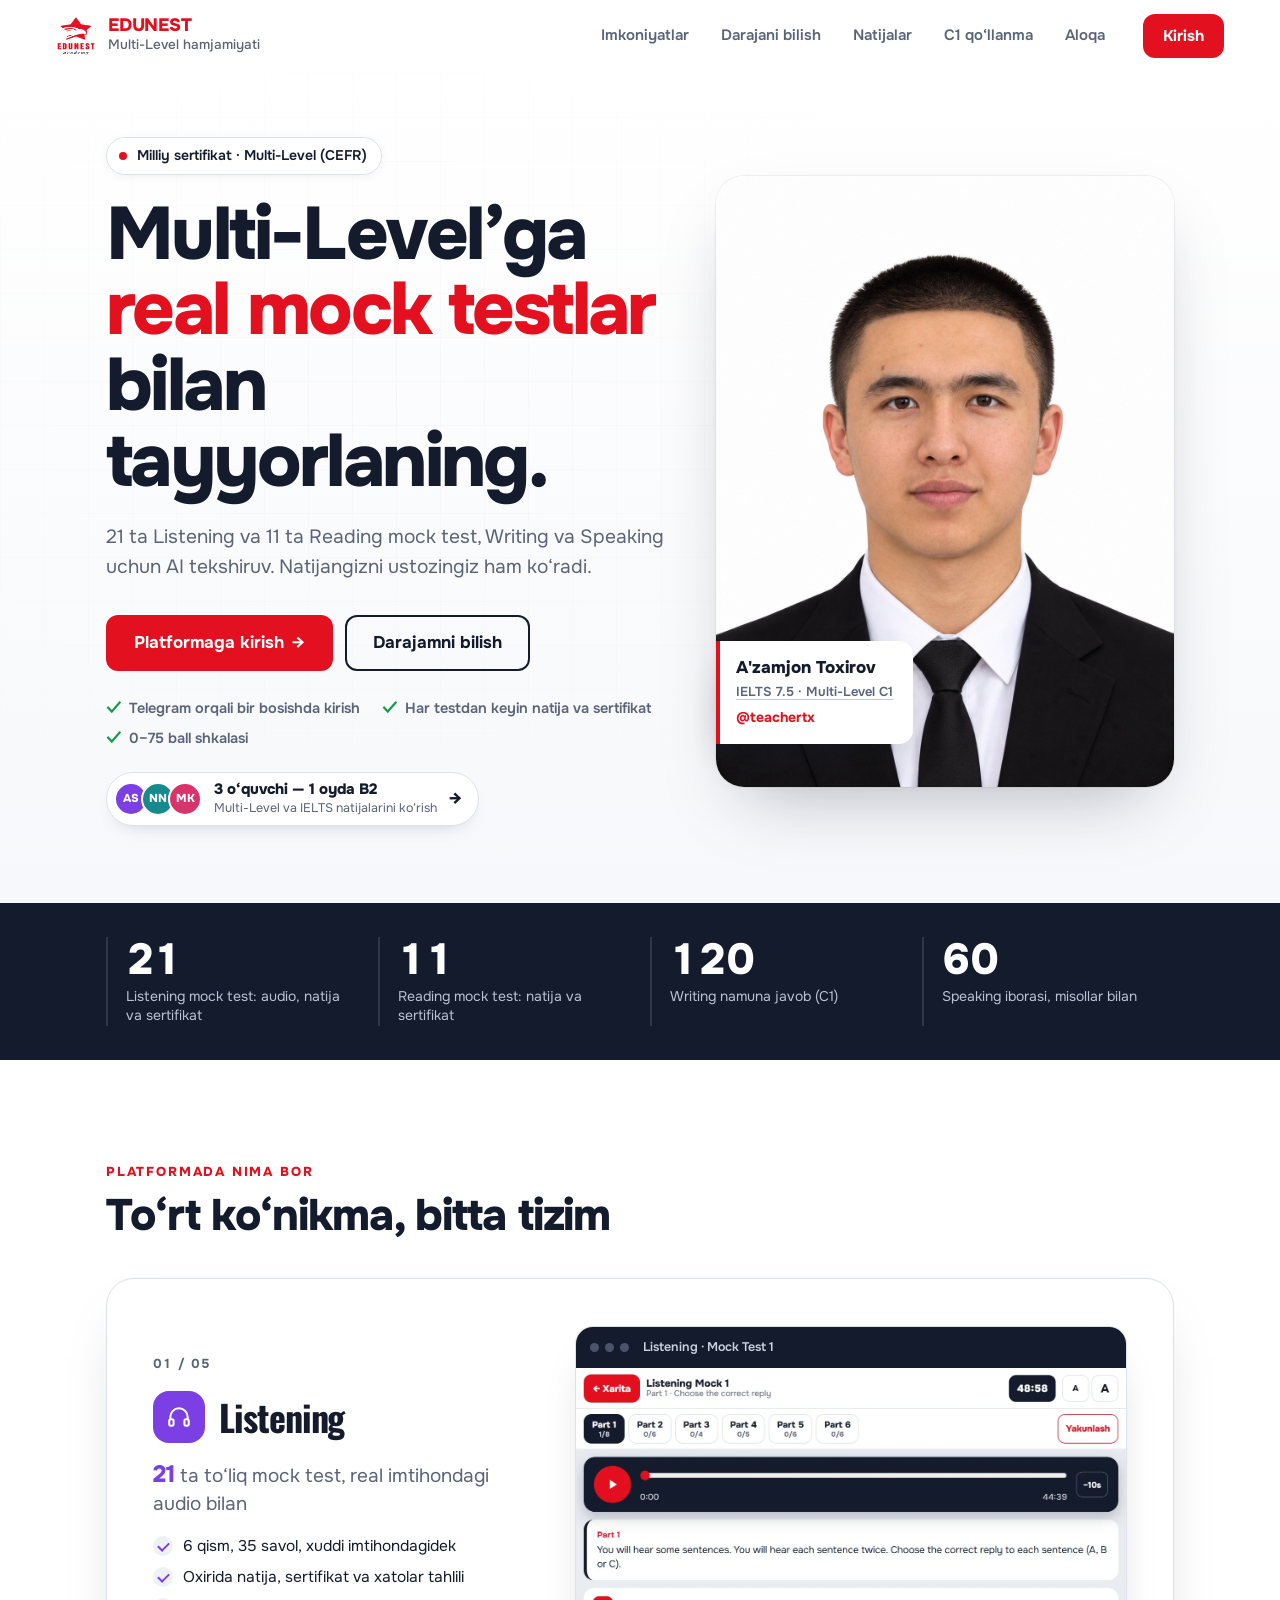
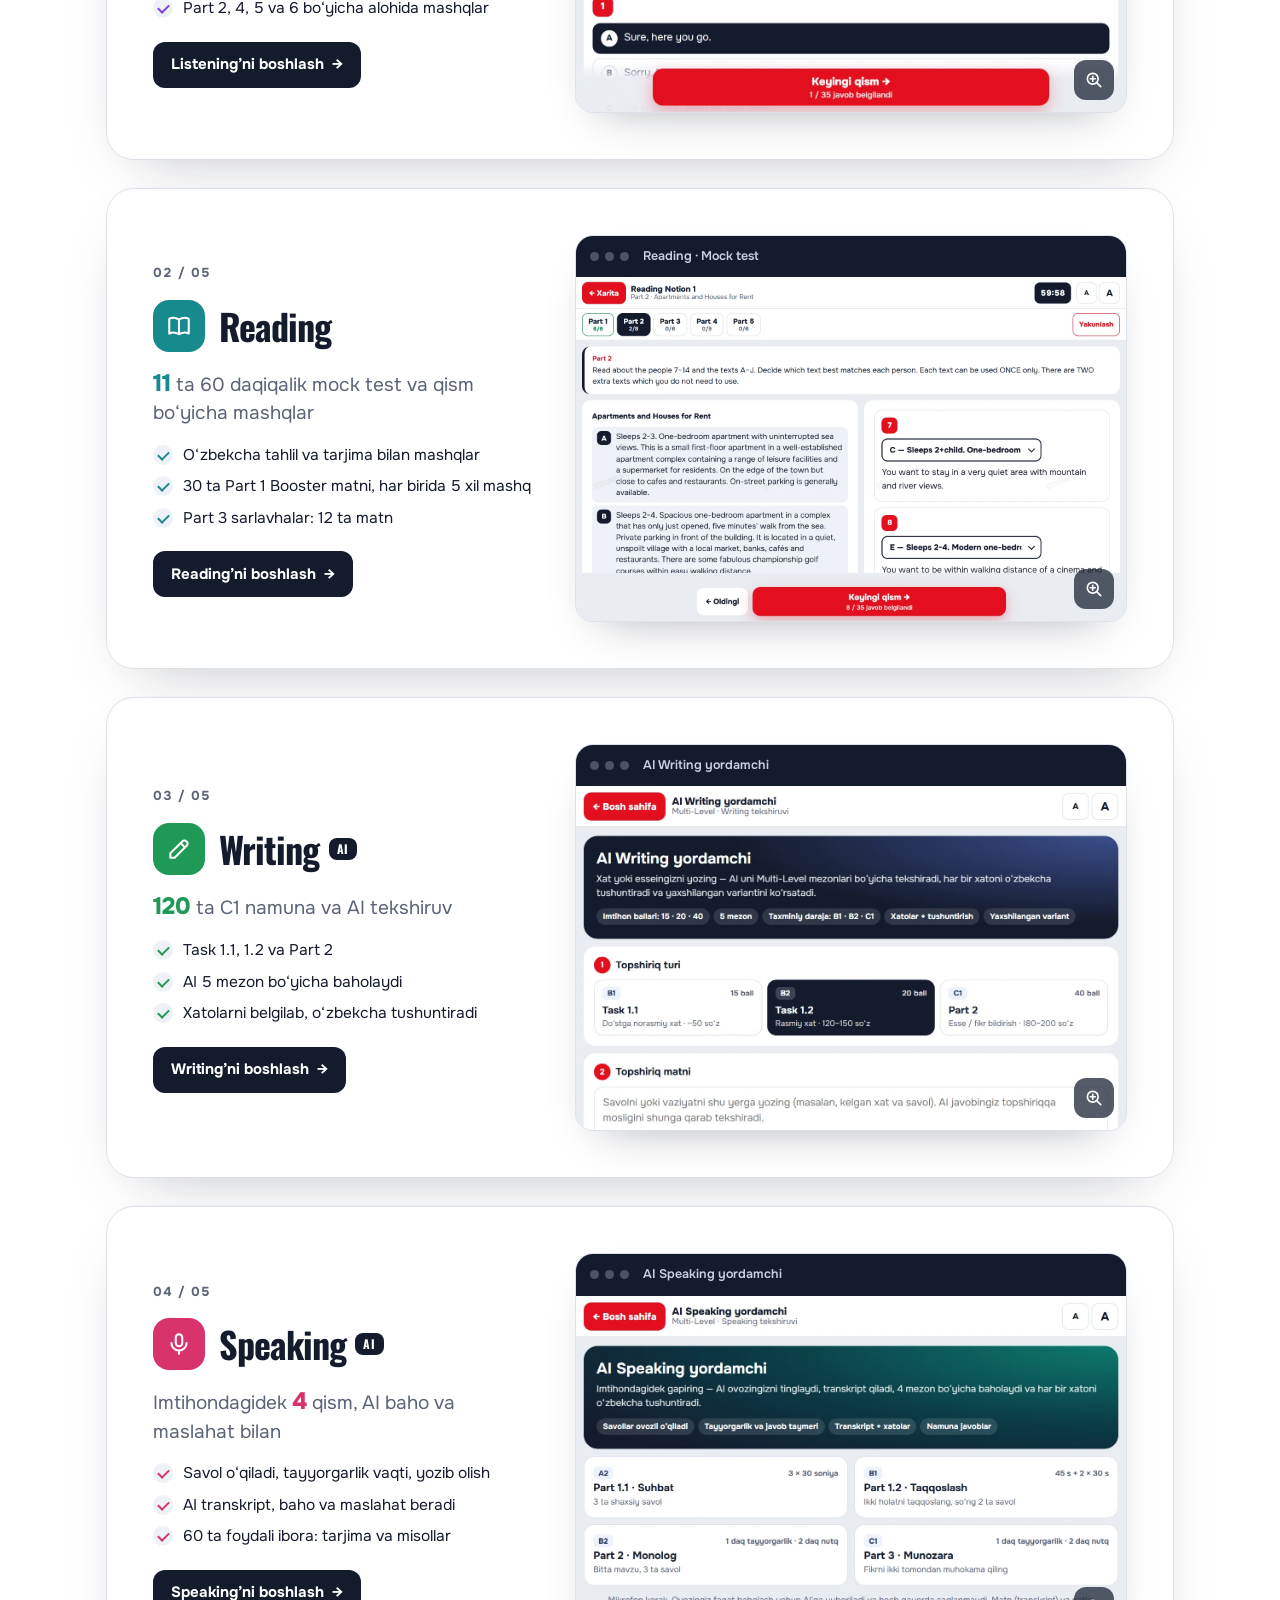
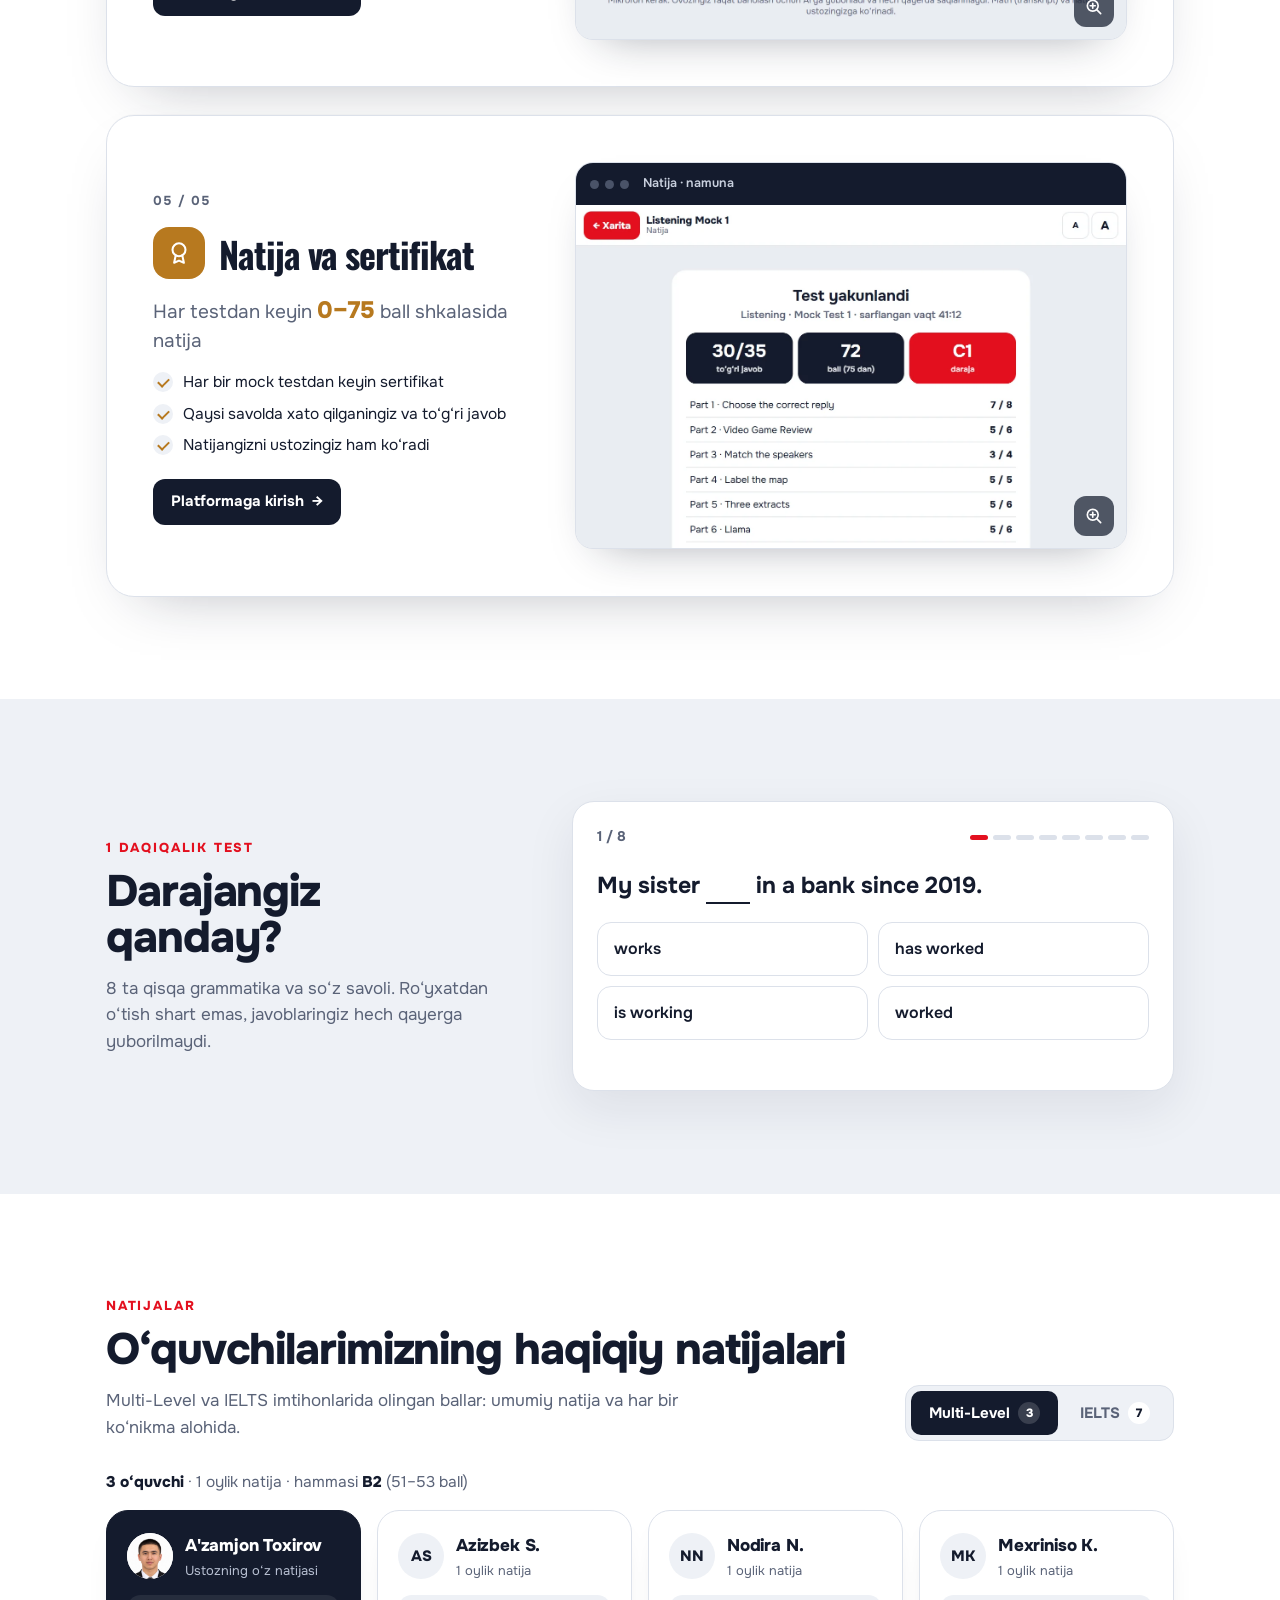
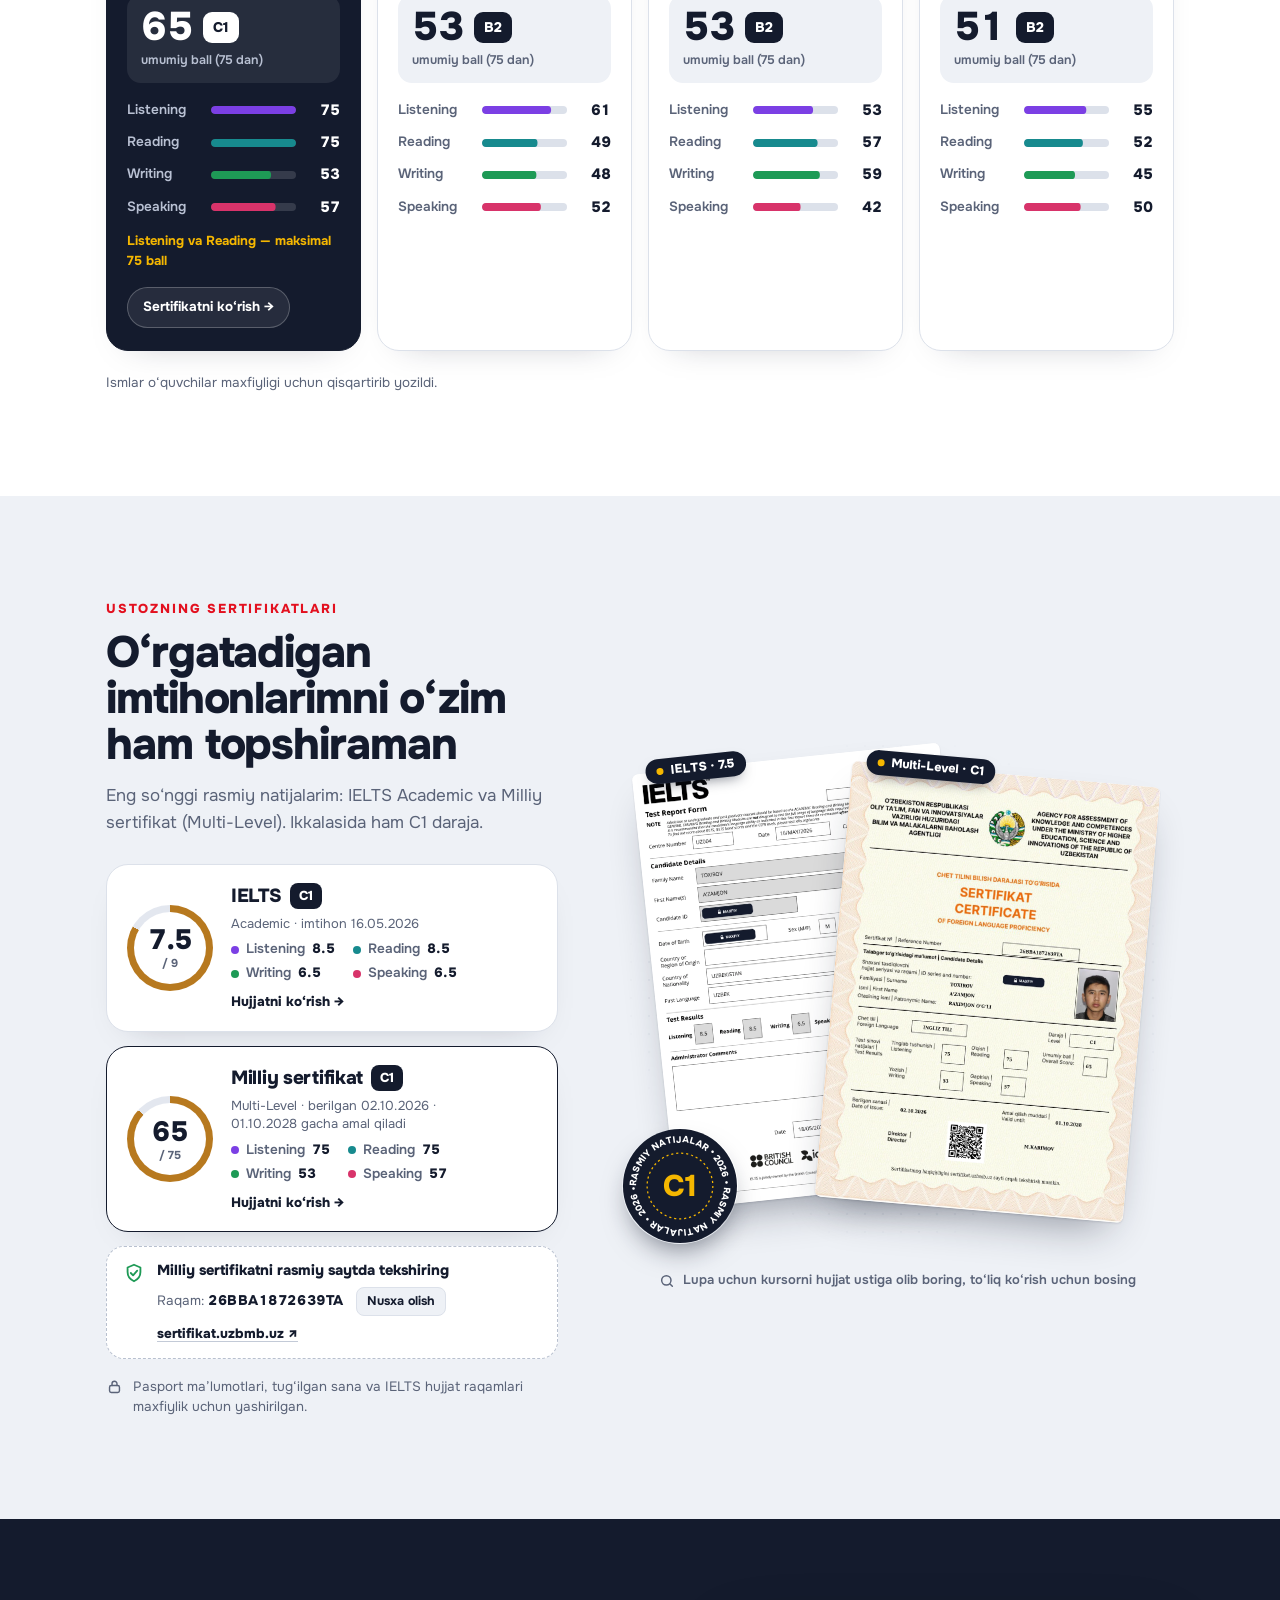
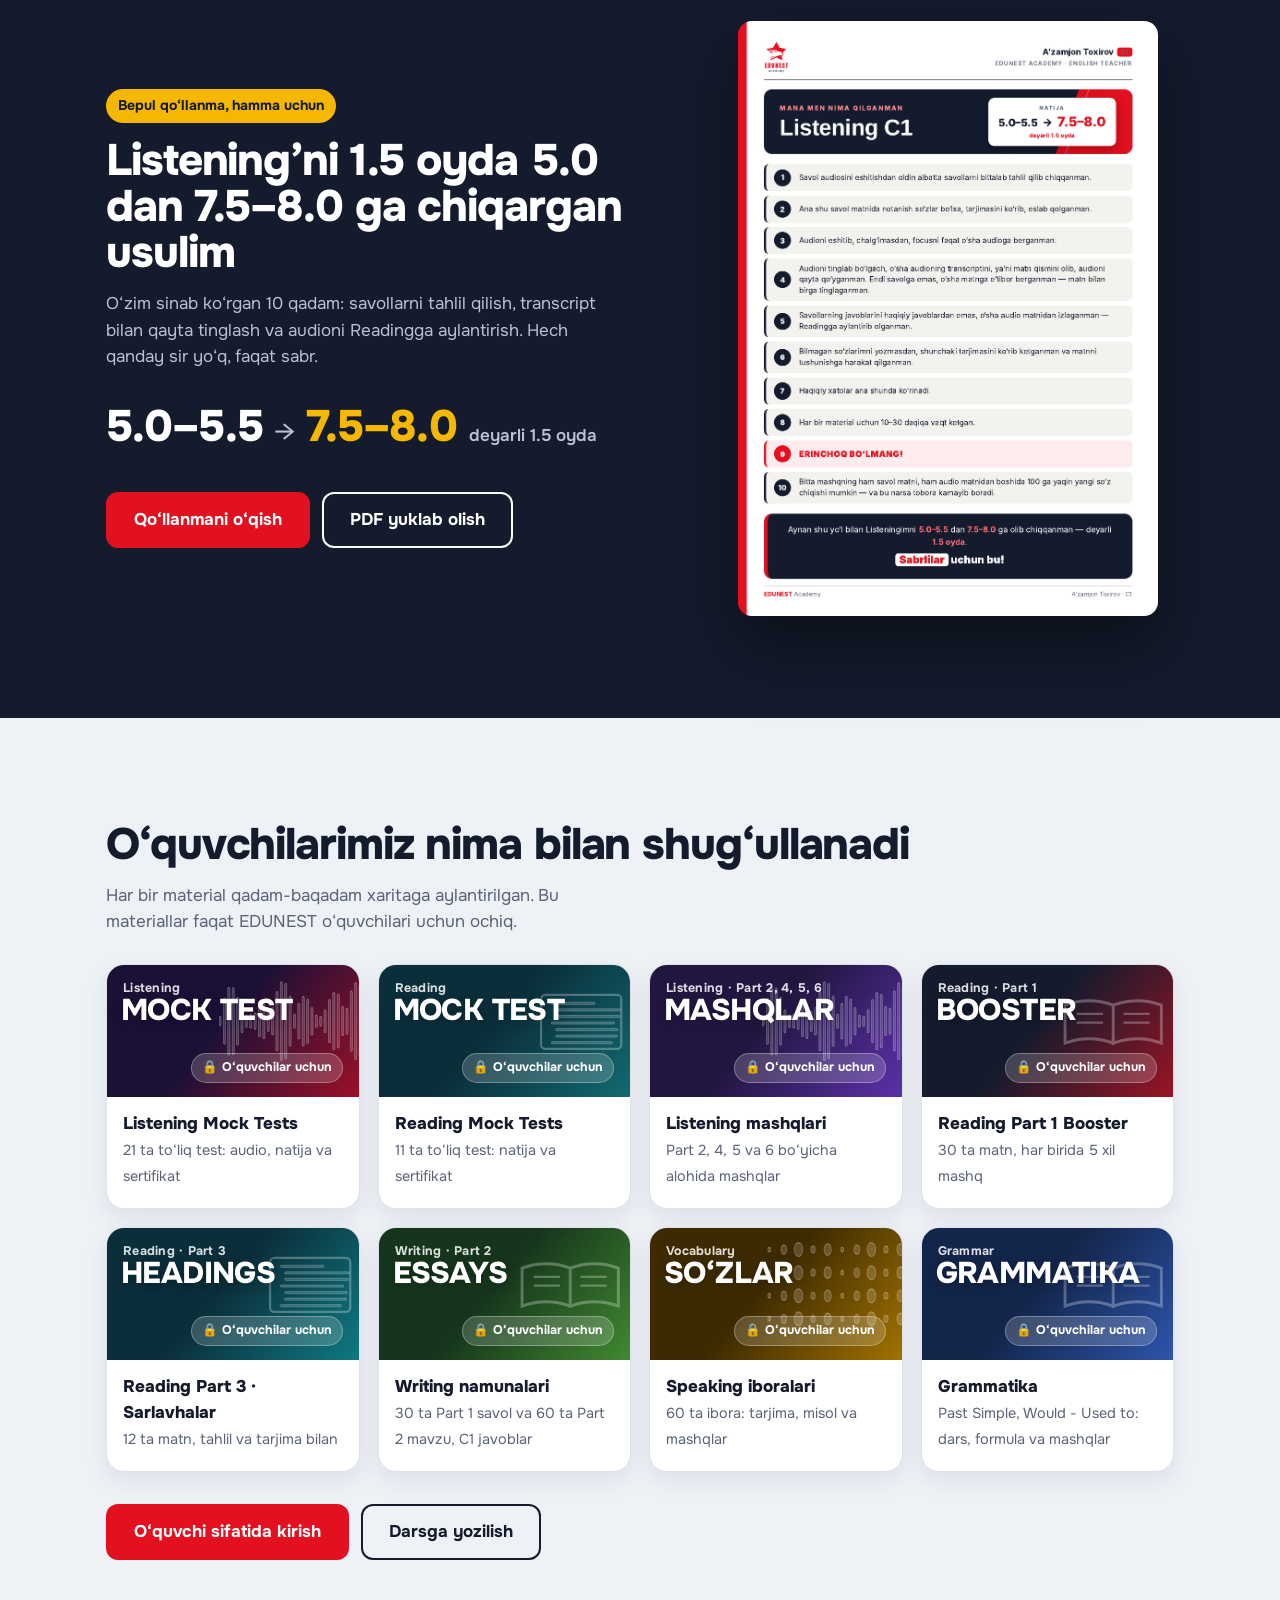
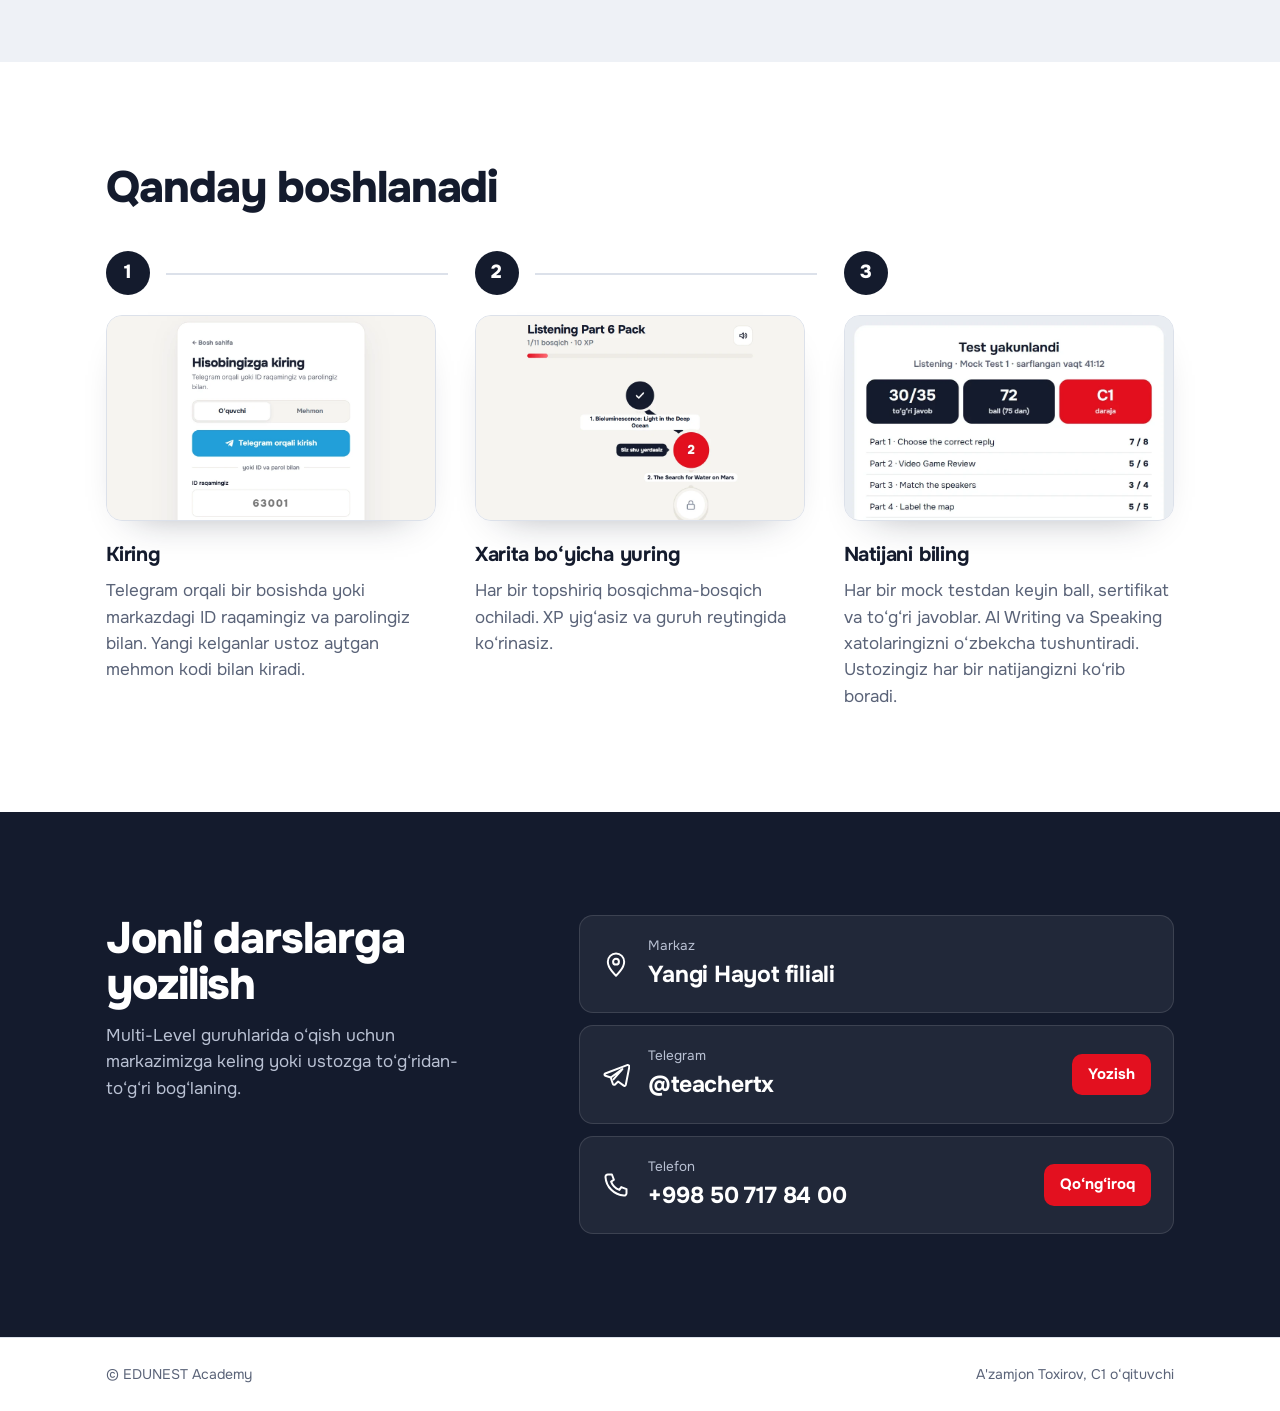
==== commit 2f6e948f: "Add files via upload" ====
--- a/index.html
+++ b/index.html
@@ -5,7 +5,7 @@
 <meta name="viewport" content="width=device-width, initial-scale=1, viewport-fit=cover">
 <title>EDUNEST · Multi-Level</title><meta name="description" content="AI yordamchi Writing’ingizni 5 mezon bo‘yicha baholab, xatolarni o‘zbekcha tushuntiradi; Speaking javobingizni yozib olib, transkript, baho va maslahat beradi. Imtihondagidek haqiqiy Listening va Reading mock testlar. Darajangiz qanday? 1 daqiqada bilib oling."><meta property="og:site_name" content="EDUNEST Academy"><meta property="og:title" content="Multi-Level’ga AI yordamchi bilan tayyorlaning · A'zamjon Toxirov"><meta property="og:description" content="AI yordamchi Writing’ingizni 5 mezon bo‘yicha baholab, xatolarni o‘zbekcha tushuntiradi; Speaking javobingizni yozib olib, transkript, baho va maslahat beradi. Imtihondagidek haqiqiy Listening va Reading mock testlar. Darajangiz qanday? 1 daqiqada bilib oling."><meta property="og:url" content="https://toxirovteacher.github.io/edunest-multilevel/"><meta property="og:image" content="https://toxirovteacher.github.io/edunest-multilevel/og-preview.jpg?v=2"><meta property="og:image:type" content="image/jpeg"><meta property="og:image:width" content="2400"><meta property="og:image:height" content="1260"><meta property="og:image:alt" content="A'zamjon Toxirov · EDUNEST Multi-Level"><meta name="twitter:card" content="summary_large_image"><meta property="og:type" content="website">
 <link rel="icon" id="fav">
-<link rel="preconnect" href="https://fonts.googleapis.com"><link rel="preconnect" href="https://fonts.gstatic.com" crossorigin><link rel="preload" as="style" href="https://fonts.googleapis.com/css2?family=Onest:wght@400;500;600;700;800&family=Oswald:wght@500;600;700&family=Inter:wght@400;500;600;700;800&family=Source+Serif+4:opsz,wght@8..60,400;8..60,600&display=swap"><link href="https://fonts.googleapis.com/css2?family=Onest:wght@400;500;600;700;800&family=Oswald:wght@500;600;700&family=Inter:wght@400;500;600;700;800&family=Source+Serif+4:opsz,wght@8..60,400;8..60,600&display=swap" rel="stylesheet" media="print" onload="this.media='all'"><noscript><link href="https://fonts.googleapis.com/css2?family=Onest:wght@400;500;600;700;800&family=Oswald:wght@500;600;700&family=Inter:wght@400;500;600;700;800&family=Source+Serif+4:opsz,wght@8..60,400;8..60,600&display=swap" rel="stylesheet"></noscript><link rel="prefetch" href="mashq.html"><link rel="prefetch" href="css/mashq.css?v=b8db78891f"><link rel="prefetch" href="js/mashq.js?v=e3a408ca00">
+<link rel="preconnect" href="https://fonts.googleapis.com"><link rel="preconnect" href="https://fonts.gstatic.com" crossorigin><link rel="preload" as="style" href="https://fonts.googleapis.com/css2?family=Onest:wght@400;500;600;700;800&family=Oswald:wght@500;600;700&family=Inter:wght@400;500;600;700;800&family=Source+Serif+4:opsz,wght@8..60,400;8..60,600&display=swap"><link href="https://fonts.googleapis.com/css2?family=Onest:wght@400;500;600;700;800&family=Oswald:wght@500;600;700&family=Inter:wght@400;500;600;700;800&family=Source+Serif+4:opsz,wght@8..60,400;8..60,600&display=swap" rel="stylesheet" media="print" onload="this.media='all'"><noscript><link href="https://fonts.googleapis.com/css2?family=Onest:wght@400;500;600;700;800&family=Oswald:wght@500;600;700&family=Inter:wght@400;500;600;700;800&family=Source+Serif+4:opsz,wght@8..60,400;8..60,600&display=swap" rel="stylesheet"></noscript><link rel="prefetch" href="mashq.html"><link rel="prefetch" href="css/mashq.css?v=9aead3791d"><link rel="prefetch" href="js/mashq.js?v=f2e6fd68c8">
 <link rel="stylesheet" href="css/app.css?v=a866516cb9">
 </head>
 <body class="uz-on">
@@ -26,7 +26,7 @@
     <div class="hx-copy">
       <p class="hx-pill"><i></i><span class="ml">Milliy sertifikat · Multi-Level (CEFR)</span><span class="g3">DOLPHINS · PENGUINS guruhlari</span></p>
       <h1 class="hx-h1"><span class="ml">Multi-Level’ga <em>real mock testlar</em> bilan tayyorlaning.</span><span class="g3">Darslikdagi har bir mavzu <em>bitta xaritada.</em></span></h1>
-      <p class="hx-lead ml">20 ta Listening va 10 ta Reading mock test, Writing va Speaking uchun AI tekshiruv. Natijangizni ustozingiz ham ko‘radi.</p>
+      <p class="hx-lead ml">21 ta Listening va 11 ta Reading mock test, Writing va Speaking uchun AI tekshiruv. Natijangizni ustozingiz ham ko‘radi.</p>
       <p class="hx-lead g3">Darslikdagi mashqlar, ustoz topshiriqlari va guruh reytingi bir joyda. Har bir bosqichni bajarib, XP yig‘asiz.</p>
       <div class="lp-actions">
         <a class="lp-btn" href="#/login">Platformaga kirish <span aria-hidden="true">→</span></a>
@@ -44,8 +44,8 @@
   </div>
 
   <div class="hx-band"><div class="lp-in">
-    <div class="ml"><b data-n="20">20</b><span>Listening mock test: audio, natija va sertifikat</span></div>
-    <div class="ml"><b data-n="10">10</b><span>Reading mock test: natija va sertifikat</span></div>
+    <div class="ml"><b data-n="21">21</b><span>Listening mock test: audio, natija va sertifikat</span></div>
+    <div class="ml"><b data-n="11">11</b><span>Reading mock test: natija va sertifikat</span></div>
     <div class="ml"><b data-n="120">120</b><span>Writing namuna javob (C1)</span></div>
     <div class="ml"><b data-n="60">60</b><span>Speaking iborasi, misollar bilan</span></div>
     <div class="g3"><b>XP</b><span>har bir bosqich uchun</span></div>
@@ -62,7 +62,7 @@
         <article class="stk-c sk-l" style="--i:0">
           <div class="stk-t"><span class="stk-n">01 / 05</span>
             <div class="stk-hd"><span class="sk-ic" aria-hidden="true"><svg viewBox="0 0 24 24"><path d="M4 14v-2a8 8 0 0 1 16 0v2"/><rect x="3" y="14" width="4" height="6" rx="1.5"/><rect x="17" y="14" width="4" height="6" rx="1.5"/></svg></span><h3>Listening</h3></div>
-            <p class="stk-big"><b>20</b> ta to‘liq mock test, real imtihondagi audio bilan</p>
+            <p class="stk-big"><b>21</b> ta to‘liq mock test, real imtihondagi audio bilan</p>
             <ul class="stk-ul"><li>6 qism, 35 savol, xuddi imtihondagidek</li><li>Oxirida natija, sertifikat va xatolar tahlili</li><li>Part 2, 4, 5 va 6 bo‘yicha alohida mashqlar</li></ul>
             <a class="stk-go" href="#/login">Listening’ni boshlash <span aria-hidden="true">→</span></a></div>
           <div class="stk-win"><div class="stk-bar" aria-hidden="true"><i></i><i></i><i></i><span>Listening · Mock Test 1</span></div><img class="stk-img" src="shots/listening.webp" width="1290" height="807" loading="lazy" decoding="async" alt="Listening mock test oynasi: audio pleyer, taymer va savollar" onerror="this.closest('.stk-win').classList.add('nf')">
@@ -76,7 +76,7 @@
         <article class="stk-c sk-r" style="--i:1">
           <div class="stk-t"><span class="stk-n">02 / 05</span>
             <div class="stk-hd"><span class="sk-ic" aria-hidden="true"><svg viewBox="0 0 24 24"><path d="M3 5.5C5.5 4 8.5 4 12 6c3.5-2 6.5-2 9-.5V19c-2.5-1.5-5.5-1.5-9 .5-3.5-2-6.5-2-9-.5z"/><path d="M12 6v13.5"/></svg></span><h3>Reading</h3></div>
-            <p class="stk-big"><b>10</b> ta 60 daqiqalik mock test va qism bo‘yicha mashqlar</p>
+            <p class="stk-big"><b>11</b> ta 60 daqiqalik mock test va qism bo‘yicha mashqlar</p>
             <ul class="stk-ul"><li>O‘zbekcha tahlil va tarjima bilan mashqlar</li><li>30 ta Part 1 Booster matni, har birida 5 xil mashq</li><li>Part 3 sarlavhalar: 12 ta matn</li></ul>
             <a class="stk-go" href="#/login">Reading’ni boshlash <span aria-hidden="true">→</span></a></div>
           <div class="stk-win"><div class="stk-bar" aria-hidden="true"><i></i><i></i><i></i><span>Reading · Mock test</span></div><img class="stk-img" src="shots/reading.webp" width="1650" height="1032" loading="lazy" decoding="async" alt="Reading mock test oynasi: chapda matn, o‘ngda savollar" onerror="this.closest('.stk-win').classList.add('nf')">
@@ -277,6 +277,6 @@
 </div>
 <div class="toast" id="toast" role="status" aria-live="polite"></div>
 
-<script src="js/app.js?v=4cf9ebcbbb"></script>
+<script src="js/app.js?v=0e2f0472fd"></script>
 </body>
 </html>
--- a/css/mashq.css
+++ b/css/mashq.css
@@ -444,3 +444,17 @@
 body.dark .fxsw{background:#3A4458}
 body.dark .fxsw:checked{background:var(--green)}
 
+/* ===== HL · text highlighter (v2 27.11.2026 evening, like the computer IELTS test): yellow highlights, the blue selection, the small menu ===== */
+mark.uh{background:#FFEB3B;color:inherit;border-radius:2px;padding:.06em 0;-webkit-box-decoration-break:clone;box-decoration-break:clone}
+mark.uh.sel{background:#B4D5FE}
+.script mark.uh{background:#FFEB3B;margin:0;padding:.06em 0;border-radius:2px;box-shadow:none}
+.script mark.uh.sel{background:#B4D5FE}
+[data-hu]{overflow-anchor:none}   /* the browser's scroll anchoring must not pick a text that is being re-drawn (the page drifted) */
+@media(hover:hover) and (pointer:fine){[data-hu]{cursor:text}mark.uh[data-g]{cursor:pointer}}
+body.uh-on,body.uh-on *{cursor:text!important}
+.uhm{position:fixed;z-index:55;min-width:150px;display:flex;flex-direction:column;padding:5px;border-radius:12px;background:#fff;border:1px solid #D5DBE6;box-shadow:0 12px 30px rgba(20,27,45,.24)}
+.uhm.hid{visibility:hidden}
+.uhm button{display:flex;align-items:center;gap:10px;height:42px;padding:0 14px;border:0;border-radius:8px;background:transparent;color:#141B2D;font:inherit;font-size:15px;font-weight:700;text-align:left;white-space:nowrap;cursor:pointer}
+.uhm button:hover,.uhm button:focus-visible{background:#EEF2F8;outline:none}
+.uhm .uhsw{flex:none;width:16px;height:16px;border-radius:4px;background:#FFEB3B;box-shadow:inset 0 0 0 1px rgba(20,27,45,.2)}
+
